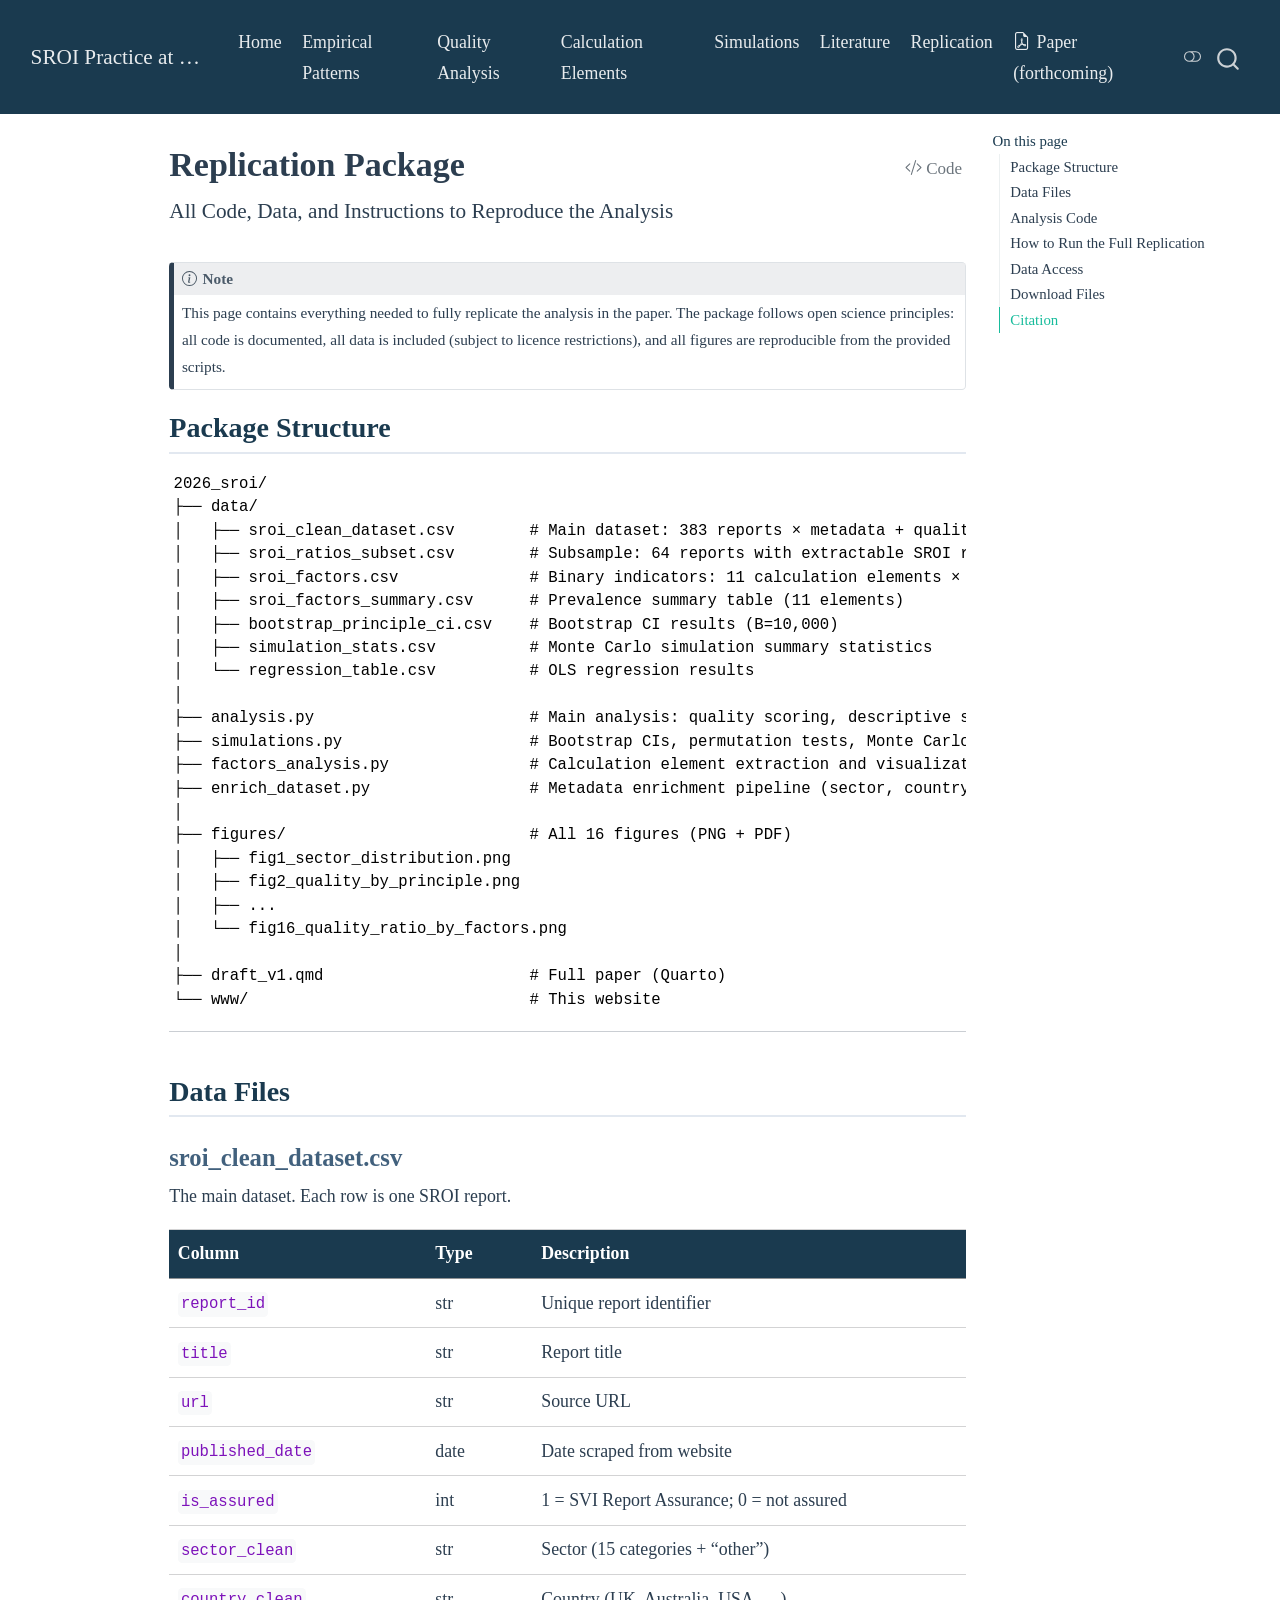
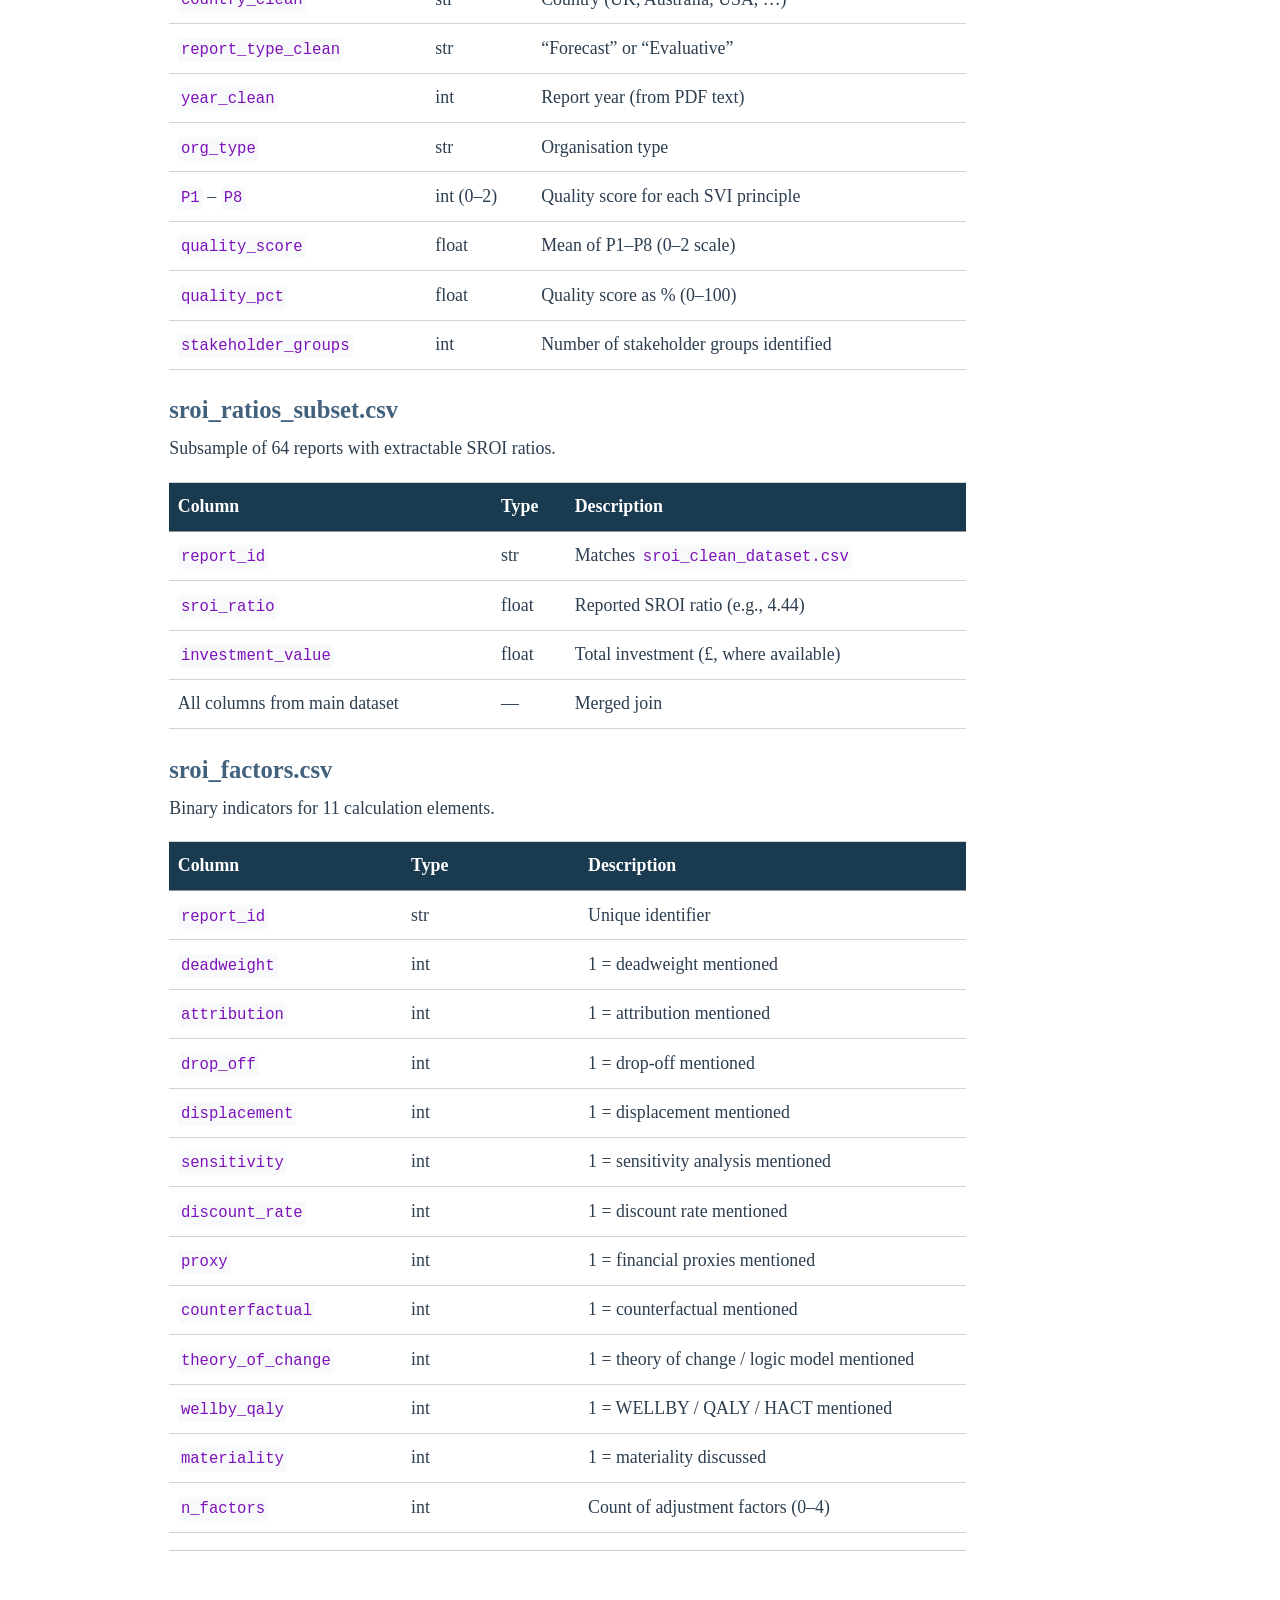
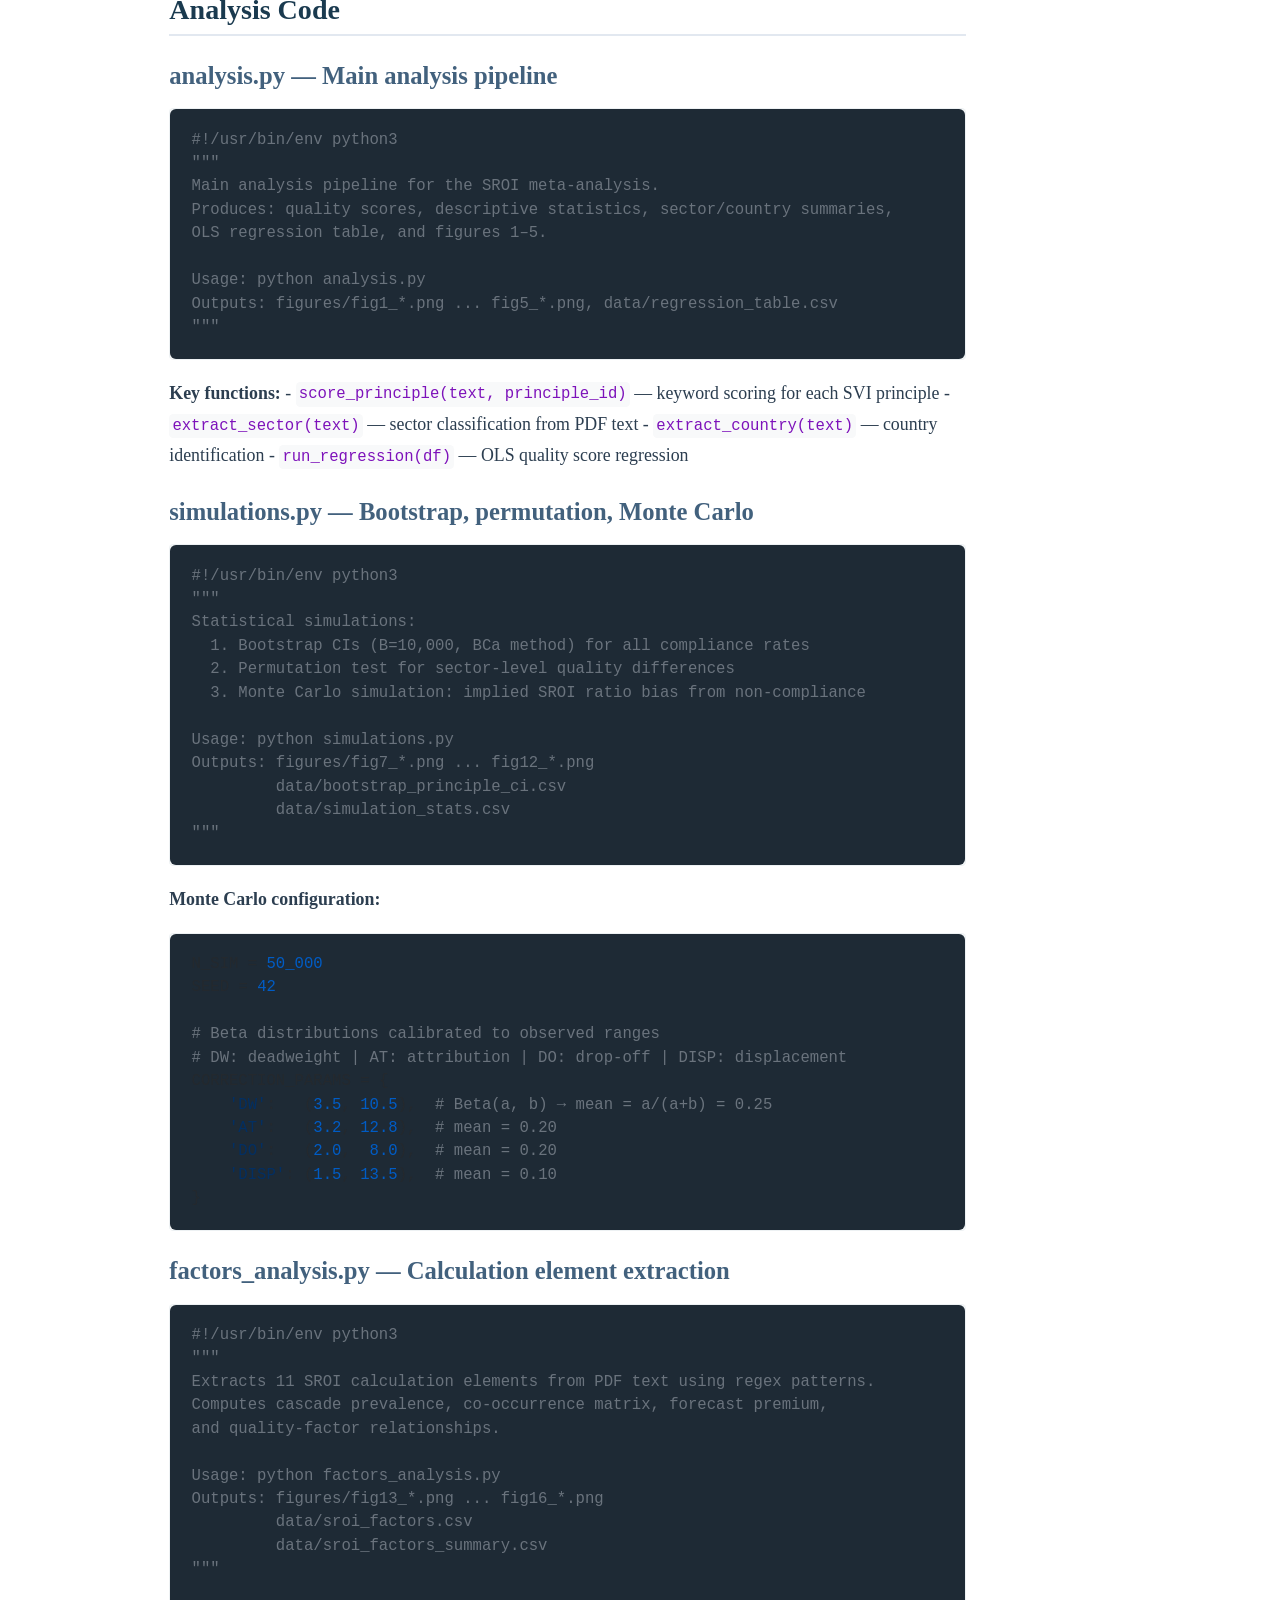
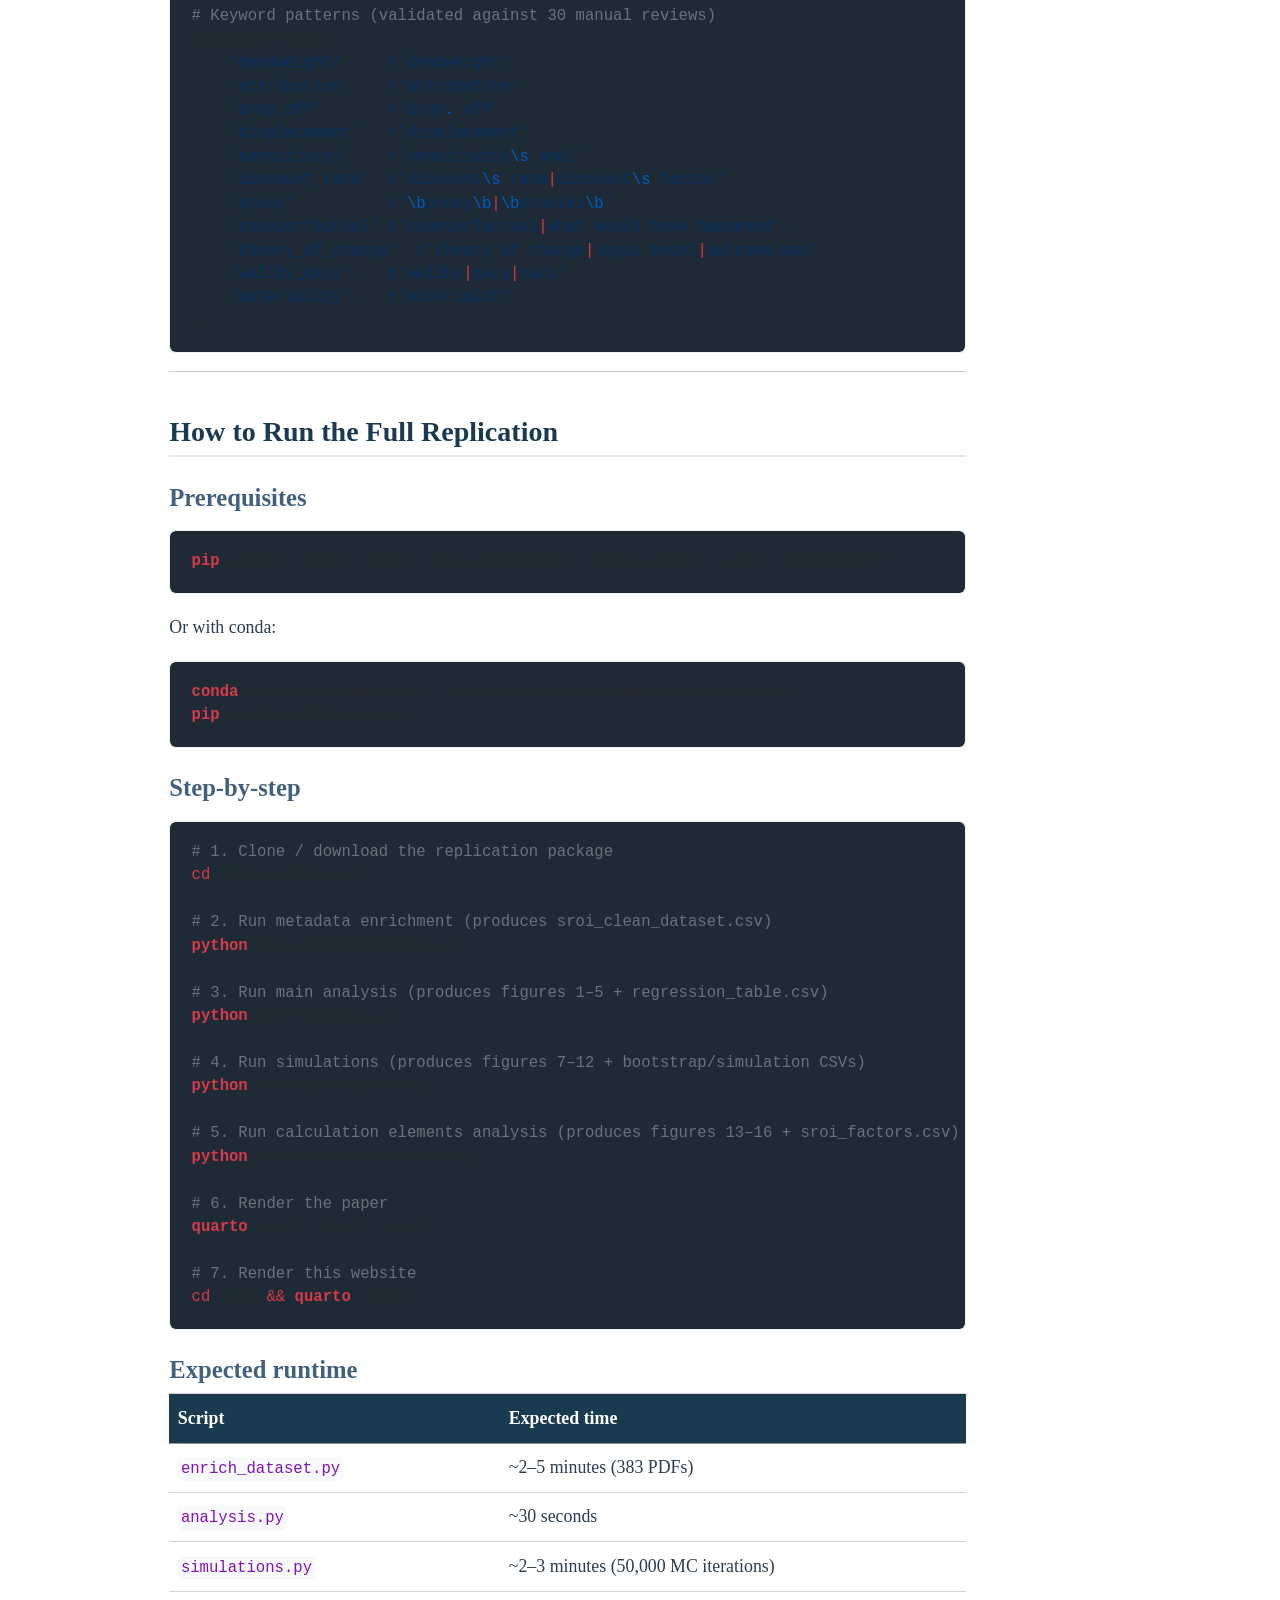
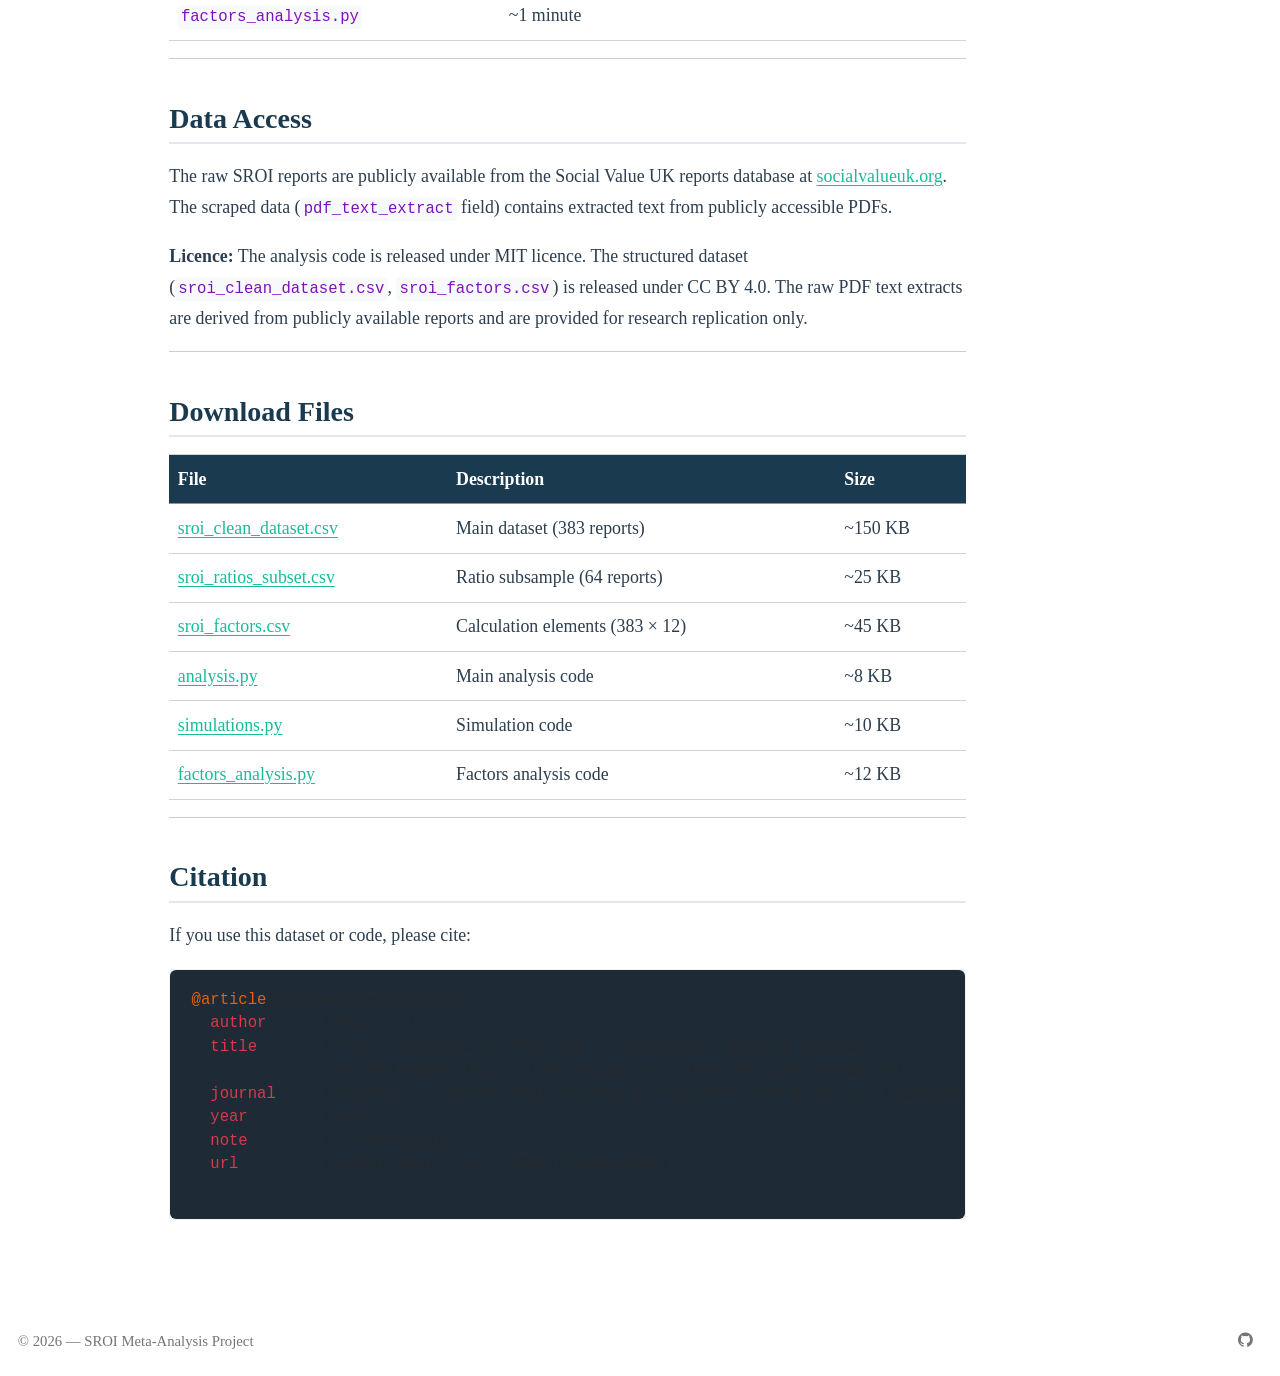
==== docs/replication.html @ db46afa2 "Initial release: SROI meta-analysis replication package and web repository - Quarto website (7 pages" ====
<!DOCTYPE html>
<html xmlns="http://www.w3.org/1999/xhtml" lang="en" xml:lang="en"><head>

<meta charset="utf-8">
<meta name="generator" content="quarto-1.7.34">

<meta name="viewport" content="width=device-width, initial-scale=1.0, user-scalable=yes">


<title>Replication Package – SROI Practice at Scale</title>
<style>
code{white-space: pre-wrap;}
span.smallcaps{font-variant: small-caps;}
div.columns{display: flex; gap: min(4vw, 1.5em);}
div.column{flex: auto; overflow-x: auto;}
div.hanging-indent{margin-left: 1.5em; text-indent: -1.5em;}
ul.task-list{list-style: none;}
ul.task-list li input[type="checkbox"] {
  width: 0.8em;
  margin: 0 0.8em 0.2em -1em; /* quarto-specific, see https://github.com/quarto-dev/quarto-cli/issues/4556 */ 
  vertical-align: middle;
}
/* CSS for syntax highlighting */
html { -webkit-text-size-adjust: 100%; }
pre > code.sourceCode { white-space: pre; position: relative; }
pre > code.sourceCode > span { display: inline-block; line-height: 1.25; }
pre > code.sourceCode > span:empty { height: 1.2em; }
.sourceCode { overflow: visible; }
code.sourceCode > span { color: inherit; text-decoration: inherit; }
div.sourceCode { margin: 1em 0; }
pre.sourceCode { margin: 0; }
@media screen {
div.sourceCode { overflow: auto; }
}
@media print {
pre > code.sourceCode { white-space: pre-wrap; }
pre > code.sourceCode > span { text-indent: -5em; padding-left: 5em; }
}
pre.numberSource code
  { counter-reset: source-line 0; }
pre.numberSource code > span
  { position: relative; left: -4em; counter-increment: source-line; }
pre.numberSource code > span > a:first-child::before
  { content: counter(source-line);
    position: relative; left: -1em; text-align: right; vertical-align: baseline;
    border: none; display: inline-block;
    -webkit-touch-callout: none; -webkit-user-select: none;
    -khtml-user-select: none; -moz-user-select: none;
    -ms-user-select: none; user-select: none;
    padding: 0 4px; width: 4em;
  }
pre.numberSource { margin-left: 3em;  padding-left: 4px; }
div.sourceCode
  {   }
@media screen {
pre > code.sourceCode > span > a:first-child::before { text-decoration: underline; }
}
</style>


<script src="site_libs/quarto-nav/quarto-nav.js"></script>
<script src="site_libs/quarto-nav/headroom.min.js"></script>
<script src="site_libs/clipboard/clipboard.min.js"></script>
<script src="site_libs/quarto-search/autocomplete.umd.js"></script>
<script src="site_libs/quarto-search/fuse.min.js"></script>
<script src="site_libs/quarto-search/quarto-search.js"></script>
<meta name="quarto:offset" content="./">
<link href="./figures/fig1_sector_distribution.png" rel="icon" type="image/png">
<script src="site_libs/quarto-html/quarto.js" type="module"></script>
<script src="site_libs/quarto-html/tabsets/tabsets.js" type="module"></script>
<script src="site_libs/quarto-html/popper.min.js"></script>
<script src="site_libs/quarto-html/tippy.umd.min.js"></script>
<script src="site_libs/quarto-html/anchor.min.js"></script>
<link href="site_libs/quarto-html/tippy.css" rel="stylesheet">
<link href="site_libs/quarto-html/quarto-syntax-highlighting-9582434199d49cc9e91654cdeeb4866b.css" rel="stylesheet" class="quarto-color-scheme" id="quarto-text-highlighting-styles">
<link href="site_libs/quarto-html/quarto-syntax-highlighting-dark-8dcd8563ea6803ab7cbb3d71ca5772e1.css" rel="stylesheet" class="quarto-color-scheme quarto-color-alternate" id="quarto-text-highlighting-styles">
<link href="site_libs/quarto-html/quarto-syntax-highlighting-9582434199d49cc9e91654cdeeb4866b.css" rel="stylesheet" class="quarto-color-scheme-extra" id="quarto-text-highlighting-styles">
<script src="site_libs/bootstrap/bootstrap.min.js"></script>
<link href="site_libs/bootstrap/bootstrap-icons.css" rel="stylesheet">
<link href="site_libs/bootstrap/bootstrap-93e433daa20d3a4f024ae45a6f5dc548.min.css" rel="stylesheet" append-hash="true" class="quarto-color-scheme" id="quarto-bootstrap" data-mode="light">
<link href="site_libs/bootstrap/bootstrap-dark-053784e53ace314977639f9da3f86154.min.css" rel="stylesheet" append-hash="true" class="quarto-color-scheme quarto-color-alternate" id="quarto-bootstrap" data-mode="dark">
<link href="site_libs/bootstrap/bootstrap-93e433daa20d3a4f024ae45a6f5dc548.min.css" rel="stylesheet" append-hash="true" class="quarto-color-scheme-extra" id="quarto-bootstrap" data-mode="light">
<script id="quarto-search-options" type="application/json">{
  "location": "navbar",
  "copy-button": false,
  "collapse-after": 3,
  "panel-placement": "end",
  "type": "overlay",
  "limit": 50,
  "keyboard-shortcut": [
    "f",
    "/",
    "s"
  ],
  "show-item-context": false,
  "language": {
    "search-no-results-text": "No results",
    "search-matching-documents-text": "matching documents",
    "search-copy-link-title": "Copy link to search",
    "search-hide-matches-text": "Hide additional matches",
    "search-more-match-text": "more match in this document",
    "search-more-matches-text": "more matches in this document",
    "search-clear-button-title": "Clear",
    "search-text-placeholder": "",
    "search-detached-cancel-button-title": "Cancel",
    "search-submit-button-title": "Submit",
    "search-label": "Search"
  }
}</script>
<style>html{ scroll-behavior: smooth; }</style>


<link rel="stylesheet" href="styles.css">
</head>

<body class="nav-fixed quarto-light"><script id="quarto-html-before-body" type="application/javascript">
    const toggleBodyColorMode = (bsSheetEl) => {
      const mode = bsSheetEl.getAttribute("data-mode");
      const bodyEl = window.document.querySelector("body");
      if (mode === "dark") {
        bodyEl.classList.add("quarto-dark");
        bodyEl.classList.remove("quarto-light");
      } else {
        bodyEl.classList.add("quarto-light");
        bodyEl.classList.remove("quarto-dark");
      }
    }
    const toggleBodyColorPrimary = () => {
      const bsSheetEl = window.document.querySelector("link#quarto-bootstrap:not([rel=disabled-stylesheet])");
      if (bsSheetEl) {
        toggleBodyColorMode(bsSheetEl);
      }
    }
    const setColorSchemeToggle = (alternate) => {
      const toggles = window.document.querySelectorAll('.quarto-color-scheme-toggle');
      for (let i=0; i < toggles.length; i++) {
        const toggle = toggles[i];
        if (toggle) {
          if (alternate) {
            toggle.classList.add("alternate");
          } else {
            toggle.classList.remove("alternate");
          }
        }
      }
    };
    const toggleColorMode = (alternate) => {
      // Switch the stylesheets
      const primaryStylesheets = window.document.querySelectorAll('link.quarto-color-scheme:not(.quarto-color-alternate)');
      const alternateStylesheets = window.document.querySelectorAll('link.quarto-color-scheme.quarto-color-alternate');
      manageTransitions('#quarto-margin-sidebar .nav-link', false);
      if (alternate) {
        // note: dark is layered on light, we don't disable primary!
        enableStylesheet(alternateStylesheets);
        for (const sheetNode of alternateStylesheets) {
          if (sheetNode.id === "quarto-bootstrap") {
            toggleBodyColorMode(sheetNode);
          }
        }
      } else {
        disableStylesheet(alternateStylesheets);
        enableStylesheet(primaryStylesheets)
        toggleBodyColorPrimary();
      }
      manageTransitions('#quarto-margin-sidebar .nav-link', true);
      // Switch the toggles
      setColorSchemeToggle(alternate)
      // Hack to workaround the fact that safari doesn't
      // properly recolor the scrollbar when toggling (#1455)
      if (navigator.userAgent.indexOf('Safari') > 0 && navigator.userAgent.indexOf('Chrome') == -1) {
        manageTransitions("body", false);
        window.scrollTo(0, 1);
        setTimeout(() => {
          window.scrollTo(0, 0);
          manageTransitions("body", true);
        }, 40);
      }
    }
    const disableStylesheet = (stylesheets) => {
      for (let i=0; i < stylesheets.length; i++) {
        const stylesheet = stylesheets[i];
        stylesheet.rel = 'disabled-stylesheet';
      }
    }
    const enableStylesheet = (stylesheets) => {
      for (let i=0; i < stylesheets.length; i++) {
        const stylesheet = stylesheets[i];
        if(stylesheet.rel !== 'stylesheet') { // for Chrome, which will still FOUC without this check
          stylesheet.rel = 'stylesheet';
        }
      }
    }
    const manageTransitions = (selector, allowTransitions) => {
      const els = window.document.querySelectorAll(selector);
      for (let i=0; i < els.length; i++) {
        const el = els[i];
        if (allowTransitions) {
          el.classList.remove('notransition');
        } else {
          el.classList.add('notransition');
        }
      }
    }
    const isFileUrl = () => {
      return window.location.protocol === 'file:';
    }
    const hasAlternateSentinel = () => {
      let styleSentinel = getColorSchemeSentinel();
      if (styleSentinel !== null) {
        return styleSentinel === "alternate";
      } else {
        return false;
      }
    }
    const setStyleSentinel = (alternate) => {
      const value = alternate ? "alternate" : "default";
      if (!isFileUrl()) {
        window.localStorage.setItem("quarto-color-scheme", value);
      } else {
        localAlternateSentinel = value;
      }
    }
    const getColorSchemeSentinel = () => {
      if (!isFileUrl()) {
        const storageValue = window.localStorage.getItem("quarto-color-scheme");
        return storageValue != null ? storageValue : localAlternateSentinel;
      } else {
        return localAlternateSentinel;
      }
    }
    const toggleGiscusIfUsed = (isAlternate, darkModeDefault) => {
      const baseTheme = document.querySelector('#giscus-base-theme')?.value ?? 'light';
      const alternateTheme = document.querySelector('#giscus-alt-theme')?.value ?? 'dark';
      let newTheme = '';
      if(authorPrefersDark) {
        newTheme = isAlternate ? baseTheme : alternateTheme;
      } else {
        newTheme = isAlternate ? alternateTheme : baseTheme;
      }
      const changeGiscusTheme = () => {
        // From: https://github.com/giscus/giscus/issues/336
        const sendMessage = (message) => {
          const iframe = document.querySelector('iframe.giscus-frame');
          if (!iframe) return;
          iframe.contentWindow.postMessage({ giscus: message }, 'https://giscus.app');
        }
        sendMessage({
          setConfig: {
            theme: newTheme
          }
        });
      }
      const isGiscussLoaded = window.document.querySelector('iframe.giscus-frame') !== null;
      if (isGiscussLoaded) {
        changeGiscusTheme();
      }
    };
    const authorPrefersDark = false;
    const darkModeDefault = authorPrefersDark;
      document.querySelector('link#quarto-text-highlighting-styles.quarto-color-scheme-extra').rel = 'disabled-stylesheet';
      document.querySelector('link#quarto-bootstrap.quarto-color-scheme-extra').rel = 'disabled-stylesheet';
    let localAlternateSentinel = darkModeDefault ? 'alternate' : 'default';
    // Dark / light mode switch
    window.quartoToggleColorScheme = () => {
      // Read the current dark / light value
      let toAlternate = !hasAlternateSentinel();
      toggleColorMode(toAlternate);
      setStyleSentinel(toAlternate);
      toggleGiscusIfUsed(toAlternate, darkModeDefault);
      window.dispatchEvent(new Event('resize'));
    };
    // Switch to dark mode if need be
    if (hasAlternateSentinel()) {
      toggleColorMode(true);
    } else {
      toggleColorMode(false);
    }
  </script>

<div id="quarto-search-results"></div>
  <header id="quarto-header" class="headroom fixed-top">
    <nav class="navbar navbar-expand-lg " data-bs-theme="dark">
      <div class="navbar-container container-fluid">
      <div class="navbar-brand-container mx-auto">
    <a class="navbar-brand" href="./index.html">
    <span class="navbar-title">SROI Practice at Scale</span>
    </a>
  </div>
            <div id="quarto-search" class="" title="Search"></div>
          <button class="navbar-toggler" type="button" data-bs-toggle="collapse" data-bs-target="#navbarCollapse" aria-controls="navbarCollapse" role="menu" aria-expanded="false" aria-label="Toggle navigation" onclick="if (window.quartoToggleHeadroom) { window.quartoToggleHeadroom(); }">
  <span class="navbar-toggler-icon"></span>
</button>
          <div class="collapse navbar-collapse" id="navbarCollapse">
            <ul class="navbar-nav navbar-nav-scroll me-auto">
  <li class="nav-item">
    <a class="nav-link" href="./index.html"> 
<span class="menu-text">Home</span></a>
  </li>  
  <li class="nav-item">
    <a class="nav-link" href="./empirical.html"> 
<span class="menu-text">Empirical Patterns</span></a>
  </li>  
  <li class="nav-item">
    <a class="nav-link" href="./quality.html"> 
<span class="menu-text">Quality Analysis</span></a>
  </li>  
  <li class="nav-item">
    <a class="nav-link" href="./factors.html"> 
<span class="menu-text">Calculation Elements</span></a>
  </li>  
  <li class="nav-item">
    <a class="nav-link" href="./simulations.html"> 
<span class="menu-text">Simulations</span></a>
  </li>  
  <li class="nav-item">
    <a class="nav-link" href="./literature.html"> 
<span class="menu-text">Literature</span></a>
  </li>  
  <li class="nav-item">
    <a class="nav-link active" href="./replication.html" aria-current="page"> 
<span class="menu-text">Replication</span></a>
  </li>  
</ul>
            <ul class="navbar-nav navbar-nav-scroll ms-auto">
  <li class="nav-item">
    <a class="nav-link" href="https://doi.org/10.1000/placeholder"> <i class="bi bi-file-earmark-pdf" role="img">
</i> 
<span class="menu-text">Paper (forthcoming)</span></a>
  </li>  
</ul>
          </div> <!-- /navcollapse -->
            <div class="quarto-navbar-tools">
  <a href="" class="quarto-color-scheme-toggle quarto-navigation-tool  px-1" onclick="window.quartoToggleColorScheme(); return false;" title="Toggle dark mode"><i class="bi"></i></a>
</div>
      </div> <!-- /container-fluid -->
    </nav>
</header>
<!-- content -->
<div id="quarto-content" class="quarto-container page-columns page-rows-contents page-layout-article page-navbar">
<!-- sidebar -->
<!-- margin-sidebar -->
    <div id="quarto-margin-sidebar" class="sidebar margin-sidebar">
        <nav id="TOC" role="doc-toc" class="toc-active">
    <h2 id="toc-title">On this page</h2>
   
  <ul>
  <li><a href="#package-structure" id="toc-package-structure" class="nav-link active" data-scroll-target="#package-structure">Package Structure</a></li>
  <li><a href="#data-files" id="toc-data-files" class="nav-link" data-scroll-target="#data-files">Data Files</a>
  <ul class="collapse">
  <li><a href="#sroi_clean_dataset.csv" id="toc-sroi_clean_dataset.csv" class="nav-link" data-scroll-target="#sroi_clean_dataset.csv">sroi_clean_dataset.csv</a></li>
  <li><a href="#sroi_ratios_subset.csv" id="toc-sroi_ratios_subset.csv" class="nav-link" data-scroll-target="#sroi_ratios_subset.csv">sroi_ratios_subset.csv</a></li>
  <li><a href="#sroi_factors.csv" id="toc-sroi_factors.csv" class="nav-link" data-scroll-target="#sroi_factors.csv">sroi_factors.csv</a></li>
  </ul></li>
  <li><a href="#analysis-code" id="toc-analysis-code" class="nav-link" data-scroll-target="#analysis-code">Analysis Code</a>
  <ul class="collapse">
  <li><a href="#analysis.py-main-analysis-pipeline" id="toc-analysis.py-main-analysis-pipeline" class="nav-link" data-scroll-target="#analysis.py-main-analysis-pipeline">analysis.py — Main analysis pipeline</a></li>
  <li><a href="#simulations.py-bootstrap-permutation-monte-carlo" id="toc-simulations.py-bootstrap-permutation-monte-carlo" class="nav-link" data-scroll-target="#simulations.py-bootstrap-permutation-monte-carlo">simulations.py — Bootstrap, permutation, Monte Carlo</a></li>
  <li><a href="#factors_analysis.py-calculation-element-extraction" id="toc-factors_analysis.py-calculation-element-extraction" class="nav-link" data-scroll-target="#factors_analysis.py-calculation-element-extraction">factors_analysis.py — Calculation element extraction</a></li>
  </ul></li>
  <li><a href="#how-to-run-the-full-replication" id="toc-how-to-run-the-full-replication" class="nav-link" data-scroll-target="#how-to-run-the-full-replication">How to Run the Full Replication</a>
  <ul class="collapse">
  <li><a href="#prerequisites" id="toc-prerequisites" class="nav-link" data-scroll-target="#prerequisites">Prerequisites</a></li>
  <li><a href="#step-by-step" id="toc-step-by-step" class="nav-link" data-scroll-target="#step-by-step">Step-by-step</a></li>
  <li><a href="#expected-runtime" id="toc-expected-runtime" class="nav-link" data-scroll-target="#expected-runtime">Expected runtime</a></li>
  </ul></li>
  <li><a href="#data-access" id="toc-data-access" class="nav-link" data-scroll-target="#data-access">Data Access</a></li>
  <li><a href="#download-files" id="toc-download-files" class="nav-link" data-scroll-target="#download-files">Download Files</a></li>
  <li><a href="#citation" id="toc-citation" class="nav-link" data-scroll-target="#citation">Citation</a></li>
  </ul>
</nav>
    </div>
<!-- main -->
<main class="content" id="quarto-document-content">


<header id="title-block-header" class="quarto-title-block default">
<div class="quarto-title">
<div class="quarto-title-block"><div><h1 class="title">Replication Package</h1><button type="button" class="btn code-tools-button" id="quarto-code-tools-source"><i class="bi"></i> Code</button></div></div>
<p class="subtitle lead">All Code, Data, and Instructions to Reproduce the Analysis</p>
</div>



<div class="quarto-title-meta">

    
  
    
  </div>
  


</header>


<div class="callout callout-style-default callout-note callout-titled">
<div class="callout-header d-flex align-content-center">
<div class="callout-icon-container">
<i class="callout-icon"></i>
</div>
<div class="callout-title-container flex-fill">
Note
</div>
</div>
<div class="callout-body-container callout-body">
<p>This page contains everything needed to fully replicate the analysis in the paper. The package follows open science principles: all code is documented, all data is included (subject to licence restrictions), and all figures are reproducible from the provided scripts.</p>
</div>
</div>
<section id="package-structure" class="level2">
<h2 class="anchored" data-anchor-id="package-structure">Package Structure</h2>
<pre><code>2026_sroi/
├── data/
│   ├── sroi_clean_dataset.csv        # Main dataset: 383 reports × metadata + quality scores
│   ├── sroi_ratios_subset.csv        # Subsample: 64 reports with extractable SROI ratios
│   ├── sroi_factors.csv              # Binary indicators: 11 calculation elements × 383 reports
│   ├── sroi_factors_summary.csv      # Prevalence summary table (11 elements)
│   ├── bootstrap_principle_ci.csv    # Bootstrap CI results (B=10,000)
│   ├── simulation_stats.csv          # Monte Carlo simulation summary statistics
│   └── regression_table.csv          # OLS regression results
│
├── analysis.py                       # Main analysis: quality scoring, descriptive stats, regression
├── simulations.py                    # Bootstrap CIs, permutation tests, Monte Carlo simulation
├── factors_analysis.py               # Calculation element extraction and visualization
├── enrich_dataset.py                 # Metadata enrichment pipeline (sector, country, year)
│
├── figures/                          # All 16 figures (PNG + PDF)
│   ├── fig1_sector_distribution.png
│   ├── fig2_quality_by_principle.png
│   ├── ...
│   └── fig16_quality_ratio_by_factors.png
│
├── draft_v1.qmd                      # Full paper (Quarto)
└── www/                              # This website</code></pre>
<hr>
</section>
<section id="data-files" class="level2">
<h2 class="anchored" data-anchor-id="data-files">Data Files</h2>
<section id="sroi_clean_dataset.csv" class="level3">
<h3 class="anchored" data-anchor-id="sroi_clean_dataset.csv">sroi_clean_dataset.csv</h3>
<p>The main dataset. Each row is one SROI report.</p>
<table class="caption-top table">
<thead>
<tr class="header">
<th>Column</th>
<th>Type</th>
<th>Description</th>
</tr>
</thead>
<tbody>
<tr class="odd">
<td><code>report_id</code></td>
<td>str</td>
<td>Unique report identifier</td>
</tr>
<tr class="even">
<td><code>title</code></td>
<td>str</td>
<td>Report title</td>
</tr>
<tr class="odd">
<td><code>url</code></td>
<td>str</td>
<td>Source URL</td>
</tr>
<tr class="even">
<td><code>published_date</code></td>
<td>date</td>
<td>Date scraped from website</td>
</tr>
<tr class="odd">
<td><code>is_assured</code></td>
<td>int</td>
<td>1 = SVI Report Assurance; 0 = not assured</td>
</tr>
<tr class="even">
<td><code>sector_clean</code></td>
<td>str</td>
<td>Sector (15 categories + “other”)</td>
</tr>
<tr class="odd">
<td><code>country_clean</code></td>
<td>str</td>
<td>Country (UK, Australia, USA, …)</td>
</tr>
<tr class="even">
<td><code>report_type_clean</code></td>
<td>str</td>
<td>“Forecast” or “Evaluative”</td>
</tr>
<tr class="odd">
<td><code>year_clean</code></td>
<td>int</td>
<td>Report year (from PDF text)</td>
</tr>
<tr class="even">
<td><code>org_type</code></td>
<td>str</td>
<td>Organisation type</td>
</tr>
<tr class="odd">
<td><code>P1</code> – <code>P8</code></td>
<td>int (0–2)</td>
<td>Quality score for each SVI principle</td>
</tr>
<tr class="even">
<td><code>quality_score</code></td>
<td>float</td>
<td>Mean of P1–P8 (0–2 scale)</td>
</tr>
<tr class="odd">
<td><code>quality_pct</code></td>
<td>float</td>
<td>Quality score as % (0–100)</td>
</tr>
<tr class="even">
<td><code>stakeholder_groups</code></td>
<td>int</td>
<td>Number of stakeholder groups identified</td>
</tr>
</tbody>
</table>
</section>
<section id="sroi_ratios_subset.csv" class="level3">
<h3 class="anchored" data-anchor-id="sroi_ratios_subset.csv">sroi_ratios_subset.csv</h3>
<p>Subsample of 64 reports with extractable SROI ratios.</p>
<table class="caption-top table">
<thead>
<tr class="header">
<th>Column</th>
<th>Type</th>
<th>Description</th>
</tr>
</thead>
<tbody>
<tr class="odd">
<td><code>report_id</code></td>
<td>str</td>
<td>Matches <code>sroi_clean_dataset.csv</code></td>
</tr>
<tr class="even">
<td><code>sroi_ratio</code></td>
<td>float</td>
<td>Reported SROI ratio (e.g., 4.44)</td>
</tr>
<tr class="odd">
<td><code>investment_value</code></td>
<td>float</td>
<td>Total investment (£, where available)</td>
</tr>
<tr class="even">
<td>All columns from main dataset</td>
<td>—</td>
<td>Merged join</td>
</tr>
</tbody>
</table>
</section>
<section id="sroi_factors.csv" class="level3">
<h3 class="anchored" data-anchor-id="sroi_factors.csv">sroi_factors.csv</h3>
<p>Binary indicators for 11 calculation elements.</p>
<table class="caption-top table">
<colgroup>
<col style="width: 29%">
<col style="width: 22%">
<col style="width: 48%">
</colgroup>
<thead>
<tr class="header">
<th>Column</th>
<th>Type</th>
<th>Description</th>
</tr>
</thead>
<tbody>
<tr class="odd">
<td><code>report_id</code></td>
<td>str</td>
<td>Unique identifier</td>
</tr>
<tr class="even">
<td><code>deadweight</code></td>
<td>int</td>
<td>1 = deadweight mentioned</td>
</tr>
<tr class="odd">
<td><code>attribution</code></td>
<td>int</td>
<td>1 = attribution mentioned</td>
</tr>
<tr class="even">
<td><code>drop_off</code></td>
<td>int</td>
<td>1 = drop-off mentioned</td>
</tr>
<tr class="odd">
<td><code>displacement</code></td>
<td>int</td>
<td>1 = displacement mentioned</td>
</tr>
<tr class="even">
<td><code>sensitivity</code></td>
<td>int</td>
<td>1 = sensitivity analysis mentioned</td>
</tr>
<tr class="odd">
<td><code>discount_rate</code></td>
<td>int</td>
<td>1 = discount rate mentioned</td>
</tr>
<tr class="even">
<td><code>proxy</code></td>
<td>int</td>
<td>1 = financial proxies mentioned</td>
</tr>
<tr class="odd">
<td><code>counterfactual</code></td>
<td>int</td>
<td>1 = counterfactual mentioned</td>
</tr>
<tr class="even">
<td><code>theory_of_change</code></td>
<td>int</td>
<td>1 = theory of change / logic model mentioned</td>
</tr>
<tr class="odd">
<td><code>wellby_qaly</code></td>
<td>int</td>
<td>1 = WELLBY / QALY / HACT mentioned</td>
</tr>
<tr class="even">
<td><code>materiality</code></td>
<td>int</td>
<td>1 = materiality discussed</td>
</tr>
<tr class="odd">
<td><code>n_factors</code></td>
<td>int</td>
<td>Count of adjustment factors (0–4)</td>
</tr>
</tbody>
</table>
<hr>
</section>
</section>
<section id="analysis-code" class="level2">
<h2 class="anchored" data-anchor-id="analysis-code">Analysis Code</h2>
<section id="analysis.py-main-analysis-pipeline" class="level3">
<h3 class="anchored" data-anchor-id="analysis.py-main-analysis-pipeline">analysis.py — Main analysis pipeline</h3>
<div class="sourceCode" id="cb2"><pre class="sourceCode python code-with-copy"><code class="sourceCode python"><span id="cb2-1"><a href="#cb2-1" aria-hidden="true" tabindex="-1"></a><span class="co">#!/usr/bin/env python3</span></span>
<span id="cb2-2"><a href="#cb2-2" aria-hidden="true" tabindex="-1"></a><span class="co">"""</span></span>
<span id="cb2-3"><a href="#cb2-3" aria-hidden="true" tabindex="-1"></a><span class="co">Main analysis pipeline for the SROI meta-analysis.</span></span>
<span id="cb2-4"><a href="#cb2-4" aria-hidden="true" tabindex="-1"></a><span class="co">Produces: quality scores, descriptive statistics, sector/country summaries,</span></span>
<span id="cb2-5"><a href="#cb2-5" aria-hidden="true" tabindex="-1"></a><span class="co">OLS regression table, and figures 1–5.</span></span>
<span id="cb2-6"><a href="#cb2-6" aria-hidden="true" tabindex="-1"></a></span>
<span id="cb2-7"><a href="#cb2-7" aria-hidden="true" tabindex="-1"></a><span class="co">Usage: python analysis.py</span></span>
<span id="cb2-8"><a href="#cb2-8" aria-hidden="true" tabindex="-1"></a><span class="co">Outputs: figures/fig1_*.png ... fig5_*.png, data/regression_table.csv</span></span>
<span id="cb2-9"><a href="#cb2-9" aria-hidden="true" tabindex="-1"></a><span class="co">"""</span></span></code><button title="Copy to Clipboard" class="code-copy-button"><i class="bi"></i></button></pre></div>
<p><strong>Key functions:</strong> - <code>score_principle(text, principle_id)</code> — keyword scoring for each SVI principle - <code>extract_sector(text)</code> — sector classification from PDF text - <code>extract_country(text)</code> — country identification - <code>run_regression(df)</code> — OLS quality score regression</p>
</section>
<section id="simulations.py-bootstrap-permutation-monte-carlo" class="level3">
<h3 class="anchored" data-anchor-id="simulations.py-bootstrap-permutation-monte-carlo">simulations.py — Bootstrap, permutation, Monte Carlo</h3>
<div class="sourceCode" id="cb3"><pre class="sourceCode python code-with-copy"><code class="sourceCode python"><span id="cb3-1"><a href="#cb3-1" aria-hidden="true" tabindex="-1"></a><span class="co">#!/usr/bin/env python3</span></span>
<span id="cb3-2"><a href="#cb3-2" aria-hidden="true" tabindex="-1"></a><span class="co">"""</span></span>
<span id="cb3-3"><a href="#cb3-3" aria-hidden="true" tabindex="-1"></a><span class="co">Statistical simulations:</span></span>
<span id="cb3-4"><a href="#cb3-4" aria-hidden="true" tabindex="-1"></a><span class="co">  1. Bootstrap CIs (B=10,000, BCa method) for all compliance rates</span></span>
<span id="cb3-5"><a href="#cb3-5" aria-hidden="true" tabindex="-1"></a><span class="co">  2. Permutation test for sector-level quality differences</span></span>
<span id="cb3-6"><a href="#cb3-6" aria-hidden="true" tabindex="-1"></a><span class="co">  3. Monte Carlo simulation: implied SROI ratio bias from non-compliance</span></span>
<span id="cb3-7"><a href="#cb3-7" aria-hidden="true" tabindex="-1"></a></span>
<span id="cb3-8"><a href="#cb3-8" aria-hidden="true" tabindex="-1"></a><span class="co">Usage: python simulations.py</span></span>
<span id="cb3-9"><a href="#cb3-9" aria-hidden="true" tabindex="-1"></a><span class="co">Outputs: figures/fig7_*.png ... fig12_*.png</span></span>
<span id="cb3-10"><a href="#cb3-10" aria-hidden="true" tabindex="-1"></a><span class="co">         data/bootstrap_principle_ci.csv</span></span>
<span id="cb3-11"><a href="#cb3-11" aria-hidden="true" tabindex="-1"></a><span class="co">         data/simulation_stats.csv</span></span>
<span id="cb3-12"><a href="#cb3-12" aria-hidden="true" tabindex="-1"></a><span class="co">"""</span></span></code><button title="Copy to Clipboard" class="code-copy-button"><i class="bi"></i></button></pre></div>
<p><strong>Monte Carlo configuration:</strong></p>
<div class="sourceCode" id="cb4"><pre class="sourceCode python code-with-copy"><code class="sourceCode python"><span id="cb4-1"><a href="#cb4-1" aria-hidden="true" tabindex="-1"></a>N_SIM <span class="op">=</span> <span class="dv">50_000</span></span>
<span id="cb4-2"><a href="#cb4-2" aria-hidden="true" tabindex="-1"></a>SEED <span class="op">=</span> <span class="dv">42</span></span>
<span id="cb4-3"><a href="#cb4-3" aria-hidden="true" tabindex="-1"></a></span>
<span id="cb4-4"><a href="#cb4-4" aria-hidden="true" tabindex="-1"></a><span class="co"># Beta distributions calibrated to observed ranges</span></span>
<span id="cb4-5"><a href="#cb4-5" aria-hidden="true" tabindex="-1"></a><span class="co"># DW: deadweight | AT: attribution | DO: drop-off | DISP: displacement</span></span>
<span id="cb4-6"><a href="#cb4-6" aria-hidden="true" tabindex="-1"></a>CORRECTION_PARAMS <span class="op">=</span> {</span>
<span id="cb4-7"><a href="#cb4-7" aria-hidden="true" tabindex="-1"></a>    <span class="st">'DW'</span>:   (<span class="fl">3.5</span>, <span class="fl">10.5</span>),  <span class="co"># Beta(a, b) → mean = a/(a+b) = 0.25</span></span>
<span id="cb4-8"><a href="#cb4-8" aria-hidden="true" tabindex="-1"></a>    <span class="st">'AT'</span>:   (<span class="fl">3.2</span>, <span class="fl">12.8</span>),  <span class="co"># mean = 0.20</span></span>
<span id="cb4-9"><a href="#cb4-9" aria-hidden="true" tabindex="-1"></a>    <span class="st">'DO'</span>:   (<span class="fl">2.0</span>,  <span class="fl">8.0</span>),  <span class="co"># mean = 0.20</span></span>
<span id="cb4-10"><a href="#cb4-10" aria-hidden="true" tabindex="-1"></a>    <span class="st">'DISP'</span>: (<span class="fl">1.5</span>, <span class="fl">13.5</span>),  <span class="co"># mean = 0.10</span></span>
<span id="cb4-11"><a href="#cb4-11" aria-hidden="true" tabindex="-1"></a>}</span></code><button title="Copy to Clipboard" class="code-copy-button"><i class="bi"></i></button></pre></div>
</section>
<section id="factors_analysis.py-calculation-element-extraction" class="level3">
<h3 class="anchored" data-anchor-id="factors_analysis.py-calculation-element-extraction">factors_analysis.py — Calculation element extraction</h3>
<div class="sourceCode" id="cb5"><pre class="sourceCode python code-with-copy"><code class="sourceCode python"><span id="cb5-1"><a href="#cb5-1" aria-hidden="true" tabindex="-1"></a><span class="co">#!/usr/bin/env python3</span></span>
<span id="cb5-2"><a href="#cb5-2" aria-hidden="true" tabindex="-1"></a><span class="co">"""</span></span>
<span id="cb5-3"><a href="#cb5-3" aria-hidden="true" tabindex="-1"></a><span class="co">Extracts 11 SROI calculation elements from PDF text using regex patterns.</span></span>
<span id="cb5-4"><a href="#cb5-4" aria-hidden="true" tabindex="-1"></a><span class="co">Computes cascade prevalence, co-occurrence matrix, forecast premium,</span></span>
<span id="cb5-5"><a href="#cb5-5" aria-hidden="true" tabindex="-1"></a><span class="co">and quality-factor relationships.</span></span>
<span id="cb5-6"><a href="#cb5-6" aria-hidden="true" tabindex="-1"></a></span>
<span id="cb5-7"><a href="#cb5-7" aria-hidden="true" tabindex="-1"></a><span class="co">Usage: python factors_analysis.py</span></span>
<span id="cb5-8"><a href="#cb5-8" aria-hidden="true" tabindex="-1"></a><span class="co">Outputs: figures/fig13_*.png ... fig16_*.png</span></span>
<span id="cb5-9"><a href="#cb5-9" aria-hidden="true" tabindex="-1"></a><span class="co">         data/sroi_factors.csv</span></span>
<span id="cb5-10"><a href="#cb5-10" aria-hidden="true" tabindex="-1"></a><span class="co">         data/sroi_factors_summary.csv</span></span>
<span id="cb5-11"><a href="#cb5-11" aria-hidden="true" tabindex="-1"></a><span class="co">"""</span></span>
<span id="cb5-12"><a href="#cb5-12" aria-hidden="true" tabindex="-1"></a></span>
<span id="cb5-13"><a href="#cb5-13" aria-hidden="true" tabindex="-1"></a><span class="co"># Keyword patterns (validated against 30 manual reviews)</span></span>
<span id="cb5-14"><a href="#cb5-14" aria-hidden="true" tabindex="-1"></a>FACTOR_PATTERNS <span class="op">=</span> {</span>
<span id="cb5-15"><a href="#cb5-15" aria-hidden="true" tabindex="-1"></a>    <span class="st">'deadweight'</span>:    <span class="vs">r'deadweight'</span>,</span>
<span id="cb5-16"><a href="#cb5-16" aria-hidden="true" tabindex="-1"></a>    <span class="st">'attribution'</span>:   <span class="vs">r'attribution'</span>,</span>
<span id="cb5-17"><a href="#cb5-17" aria-hidden="true" tabindex="-1"></a>    <span class="st">'drop_off'</span>:      <span class="vs">r'drop</span><span class="dv">.</span><span class="op">?</span><span class="vs">off'</span>,</span>
<span id="cb5-18"><a href="#cb5-18" aria-hidden="true" tabindex="-1"></a>    <span class="st">'displacement'</span>:  <span class="vs">r'displacement'</span>,</span>
<span id="cb5-19"><a href="#cb5-19" aria-hidden="true" tabindex="-1"></a>    <span class="st">'sensitivity'</span>:   <span class="vs">r'sensitivity</span><span class="dv">\s</span><span class="op">+</span><span class="vs">anal'</span>,</span>
<span id="cb5-20"><a href="#cb5-20" aria-hidden="true" tabindex="-1"></a>    <span class="st">'discount_rate'</span>: <span class="vs">r'discount</span><span class="dv">\s</span><span class="op">+</span><span class="vs">rate</span><span class="cf">|</span><span class="vs">discount</span><span class="dv">\s</span><span class="op">+</span><span class="vs">factor'</span>,</span>
<span id="cb5-21"><a href="#cb5-21" aria-hidden="true" tabindex="-1"></a>    <span class="st">'proxy'</span>:         <span class="vs">r'</span><span class="dv">\b</span><span class="vs">proxy</span><span class="dv">\b</span><span class="cf">|</span><span class="dv">\b</span><span class="vs">proxies</span><span class="dv">\b</span><span class="vs">'</span>,</span>
<span id="cb5-22"><a href="#cb5-22" aria-hidden="true" tabindex="-1"></a>    <span class="st">'counterfactual'</span>:<span class="vs">r'counterfactual</span><span class="cf">|</span><span class="vs">what would have happened'</span>,</span>
<span id="cb5-23"><a href="#cb5-23" aria-hidden="true" tabindex="-1"></a>    <span class="st">'theory_of_change'</span>: <span class="vs">r'theory of change</span><span class="cf">|</span><span class="vs">logic model</span><span class="cf">|</span><span class="vs">outcome map'</span>,</span>
<span id="cb5-24"><a href="#cb5-24" aria-hidden="true" tabindex="-1"></a>    <span class="st">'wellby_qaly'</span>:   <span class="vs">r'wellby</span><span class="cf">|</span><span class="vs">qaly</span><span class="cf">|</span><span class="vs">hact'</span>,</span>
<span id="cb5-25"><a href="#cb5-25" aria-hidden="true" tabindex="-1"></a>    <span class="st">'materiality'</span>:   <span class="vs">r'materialit'</span>,</span>
<span id="cb5-26"><a href="#cb5-26" aria-hidden="true" tabindex="-1"></a>}</span></code><button title="Copy to Clipboard" class="code-copy-button"><i class="bi"></i></button></pre></div>
<hr>
</section>
</section>
<section id="how-to-run-the-full-replication" class="level2">
<h2 class="anchored" data-anchor-id="how-to-run-the-full-replication">How to Run the Full Replication</h2>
<section id="prerequisites" class="level3">
<h3 class="anchored" data-anchor-id="prerequisites">Prerequisites</h3>
<div class="sourceCode" id="cb6"><pre class="sourceCode bash code-with-copy"><code class="sourceCode bash"><span id="cb6-1"><a href="#cb6-1" aria-hidden="true" tabindex="-1"></a><span class="ex">pip</span> install pandas numpy scipy matplotlib seaborn scikit-learn bibtexparser</span></code><button title="Copy to Clipboard" class="code-copy-button"><i class="bi"></i></button></pre></div>
<p>Or with conda:</p>
<div class="sourceCode" id="cb7"><pre class="sourceCode bash code-with-copy"><code class="sourceCode bash"><span id="cb7-1"><a href="#cb7-1" aria-hidden="true" tabindex="-1"></a><span class="ex">conda</span> install pandas numpy scipy matplotlib seaborn scikit-learn</span>
<span id="cb7-2"><a href="#cb7-2" aria-hidden="true" tabindex="-1"></a><span class="ex">pip</span> install bibtexparser</span></code><button title="Copy to Clipboard" class="code-copy-button"><i class="bi"></i></button></pre></div>
</section>
<section id="step-by-step" class="level3">
<h3 class="anchored" data-anchor-id="step-by-step">Step-by-step</h3>
<div class="sourceCode" id="cb8"><pre class="sourceCode bash code-with-copy"><code class="sourceCode bash"><span id="cb8-1"><a href="#cb8-1" aria-hidden="true" tabindex="-1"></a><span class="co"># 1. Clone / download the replication package</span></span>
<span id="cb8-2"><a href="#cb8-2" aria-hidden="true" tabindex="-1"></a><span class="bu">cd</span> Papers/2026_sroi/</span>
<span id="cb8-3"><a href="#cb8-3" aria-hidden="true" tabindex="-1"></a></span>
<span id="cb8-4"><a href="#cb8-4" aria-hidden="true" tabindex="-1"></a><span class="co"># 2. Run metadata enrichment (produces sroi_clean_dataset.csv)</span></span>
<span id="cb8-5"><a href="#cb8-5" aria-hidden="true" tabindex="-1"></a><span class="ex">python</span> data/enrich_dataset.py</span>
<span id="cb8-6"><a href="#cb8-6" aria-hidden="true" tabindex="-1"></a></span>
<span id="cb8-7"><a href="#cb8-7" aria-hidden="true" tabindex="-1"></a><span class="co"># 3. Run main analysis (produces figures 1–5 + regression_table.csv)</span></span>
<span id="cb8-8"><a href="#cb8-8" aria-hidden="true" tabindex="-1"></a><span class="ex">python</span> data/analysis.py</span>
<span id="cb8-9"><a href="#cb8-9" aria-hidden="true" tabindex="-1"></a></span>
<span id="cb8-10"><a href="#cb8-10" aria-hidden="true" tabindex="-1"></a><span class="co"># 4. Run simulations (produces figures 7–12 + bootstrap/simulation CSVs)</span></span>
<span id="cb8-11"><a href="#cb8-11" aria-hidden="true" tabindex="-1"></a><span class="ex">python</span> data/simulations.py</span>
<span id="cb8-12"><a href="#cb8-12" aria-hidden="true" tabindex="-1"></a></span>
<span id="cb8-13"><a href="#cb8-13" aria-hidden="true" tabindex="-1"></a><span class="co"># 5. Run calculation elements analysis (produces figures 13–16 + sroi_factors.csv)</span></span>
<span id="cb8-14"><a href="#cb8-14" aria-hidden="true" tabindex="-1"></a><span class="ex">python</span> data/factors_analysis.py</span>
<span id="cb8-15"><a href="#cb8-15" aria-hidden="true" tabindex="-1"></a></span>
<span id="cb8-16"><a href="#cb8-16" aria-hidden="true" tabindex="-1"></a><span class="co"># 6. Render the paper</span></span>
<span id="cb8-17"><a href="#cb8-17" aria-hidden="true" tabindex="-1"></a><span class="ex">quarto</span> render draft_v1.qmd</span>
<span id="cb8-18"><a href="#cb8-18" aria-hidden="true" tabindex="-1"></a></span>
<span id="cb8-19"><a href="#cb8-19" aria-hidden="true" tabindex="-1"></a><span class="co"># 7. Render this website</span></span>
<span id="cb8-20"><a href="#cb8-20" aria-hidden="true" tabindex="-1"></a><span class="bu">cd</span> www/ <span class="kw">&amp;&amp;</span> <span class="ex">quarto</span> render</span></code><button title="Copy to Clipboard" class="code-copy-button"><i class="bi"></i></button></pre></div>
</section>
<section id="expected-runtime" class="level3">
<h3 class="anchored" data-anchor-id="expected-runtime">Expected runtime</h3>
<table class="caption-top table">
<thead>
<tr class="header">
<th>Script</th>
<th>Expected time</th>
</tr>
</thead>
<tbody>
<tr class="odd">
<td><code>enrich_dataset.py</code></td>
<td>~2–5 minutes (383 PDFs)</td>
</tr>
<tr class="even">
<td><code>analysis.py</code></td>
<td>~30 seconds</td>
</tr>
<tr class="odd">
<td><code>simulations.py</code></td>
<td>~2–3 minutes (50,000 MC iterations)</td>
</tr>
<tr class="even">
<td><code>factors_analysis.py</code></td>
<td>~1 minute</td>
</tr>
</tbody>
</table>
<hr>
</section>
</section>
<section id="data-access" class="level2">
<h2 class="anchored" data-anchor-id="data-access">Data Access</h2>
<p>The raw SROI reports are publicly available from the Social Value UK reports database at <a href="https://socialvalueuk.org">socialvalueuk.org</a>. The scraped data (<code>pdf_text_extract</code> field) contains extracted text from publicly accessible PDFs.</p>
<p><strong>Licence:</strong> The analysis code is released under MIT licence. The structured dataset (<code>sroi_clean_dataset.csv</code>, <code>sroi_factors.csv</code>) is released under CC BY 4.0. The raw PDF text extracts are derived from publicly available reports and are provided for research replication only.</p>
<hr>
</section>
<section id="download-files" class="level2">
<h2 class="anchored" data-anchor-id="download-files">Download Files</h2>
<table class="caption-top table">
<thead>
<tr class="header">
<th>File</th>
<th>Description</th>
<th>Size</th>
</tr>
</thead>
<tbody>
<tr class="odd">
<td><a href="sroi_clean_dataset.csv">sroi_clean_dataset.csv</a></td>
<td>Main dataset (383 reports)</td>
<td>~150 KB</td>
</tr>
<tr class="even">
<td><a href="sroi_ratios_subset.csv">sroi_ratios_subset.csv</a></td>
<td>Ratio subsample (64 reports)</td>
<td>~25 KB</td>
</tr>
<tr class="odd">
<td><a href="sroi_factors.csv">sroi_factors.csv</a></td>
<td>Calculation elements (383 × 12)</td>
<td>~45 KB</td>
</tr>
<tr class="even">
<td><a href="analysis.py">analysis.py</a></td>
<td>Main analysis code</td>
<td>~8 KB</td>
</tr>
<tr class="odd">
<td><a href="simulations.py">simulations.py</a></td>
<td>Simulation code</td>
<td>~10 KB</td>
</tr>
<tr class="even">
<td><a href="factors_analysis.py">factors_analysis.py</a></td>
<td>Factors analysis code</td>
<td>~12 KB</td>
</tr>
</tbody>
</table>
<hr>
</section>
<section id="citation" class="level2">
<h2 class="anchored" data-anchor-id="citation">Citation</h2>
<p>If you use this dataset or code, please cite:</p>
<div class="sourceCode" id="cb9"><pre class="sourceCode bibtex code-with-copy"><code class="sourceCode bibtex"><span id="cb9-1"><a href="#cb9-1" aria-hidden="true" tabindex="-1"></a><span class="va">@article</span>{<span class="ot">SROIMetaAnalysis2026</span>,</span>
<span id="cb9-2"><a href="#cb9-2" aria-hidden="true" tabindex="-1"></a>  <span class="dt">author</span>    = {[Author]},</span>
<span id="cb9-3"><a href="#cb9-3" aria-hidden="true" tabindex="-1"></a>  <span class="dt">title</span>     = {From Principles to Practice: A Systematic Content Analysis</span>
<span id="cb9-4"><a href="#cb9-4" aria-hidden="true" tabindex="-1"></a>               of SROI Reporting in the Social Value International Database},</span>
<span id="cb9-5"><a href="#cb9-5" aria-hidden="true" tabindex="-1"></a>  <span class="dt">journal</span>   = {Voluntas: International Journal of Voluntary and Nonprofit Organizations},</span>
<span id="cb9-6"><a href="#cb9-6" aria-hidden="true" tabindex="-1"></a>  <span class="dt">year</span>      = {2026},</span>
<span id="cb9-7"><a href="#cb9-7" aria-hidden="true" tabindex="-1"></a>  <span class="dt">note</span>      = {Forthcoming},</span>
<span id="cb9-8"><a href="#cb9-8" aria-hidden="true" tabindex="-1"></a>  <span class="dt">url</span>       = {https://doi.org/10.1000/placeholder}</span>
<span id="cb9-9"><a href="#cb9-9" aria-hidden="true" tabindex="-1"></a>}</span></code><button title="Copy to Clipboard" class="code-copy-button"><i class="bi"></i></button></pre></div>


<!-- -->

</section>

</main> <!-- /main -->
<script id="quarto-html-after-body" type="application/javascript">
  window.document.addEventListener("DOMContentLoaded", function (event) {
    // Ensure there is a toggle, if there isn't float one in the top right
    if (window.document.querySelector('.quarto-color-scheme-toggle') === null) {
      const a = window.document.createElement('a');
      a.classList.add('top-right');
      a.classList.add('quarto-color-scheme-toggle');
      a.href = "";
      a.onclick = function() { try { window.quartoToggleColorScheme(); } catch {} return false; };
      const i = window.document.createElement("i");
      i.classList.add('bi');
      a.appendChild(i);
      window.document.body.appendChild(a);
    }
    setColorSchemeToggle(hasAlternateSentinel())
    const icon = "";
    const anchorJS = new window.AnchorJS();
    anchorJS.options = {
      placement: 'right',
      icon: icon
    };
    anchorJS.add('.anchored');
    const isCodeAnnotation = (el) => {
      for (const clz of el.classList) {
        if (clz.startsWith('code-annotation-')) {                     
          return true;
        }
      }
      return false;
    }
    const onCopySuccess = function(e) {
      // button target
      const button = e.trigger;
      // don't keep focus
      button.blur();
      // flash "checked"
      button.classList.add('code-copy-button-checked');
      var currentTitle = button.getAttribute("title");
      button.setAttribute("title", "Copied!");
      let tooltip;
      if (window.bootstrap) {
        button.setAttribute("data-bs-toggle", "tooltip");
        button.setAttribute("data-bs-placement", "left");
        button.setAttribute("data-bs-title", "Copied!");
        tooltip = new bootstrap.Tooltip(button, 
          { trigger: "manual", 
            customClass: "code-copy-button-tooltip",
            offset: [0, -8]});
        tooltip.show();    
      }
      setTimeout(function() {
        if (tooltip) {
          tooltip.hide();
          button.removeAttribute("data-bs-title");
          button.removeAttribute("data-bs-toggle");
          button.removeAttribute("data-bs-placement");
        }
        button.setAttribute("title", currentTitle);
        button.classList.remove('code-copy-button-checked');
      }, 1000);
      // clear code selection
      e.clearSelection();
    }
    const getTextToCopy = function(trigger) {
        const codeEl = trigger.previousElementSibling.cloneNode(true);
        for (const childEl of codeEl.children) {
          if (isCodeAnnotation(childEl)) {
            childEl.remove();
          }
        }
        return codeEl.innerText;
    }
    const clipboard = new window.ClipboardJS('.code-copy-button:not([data-in-quarto-modal])', {
      text: getTextToCopy
    });
    clipboard.on('success', onCopySuccess);
    if (window.document.getElementById('quarto-embedded-source-code-modal')) {
      const clipboardModal = new window.ClipboardJS('.code-copy-button[data-in-quarto-modal]', {
        text: getTextToCopy,
        container: window.document.getElementById('quarto-embedded-source-code-modal')
      });
      clipboardModal.on('success', onCopySuccess);
    }
    const viewSource = window.document.getElementById('quarto-view-source') ||
                       window.document.getElementById('quarto-code-tools-source');
    if (viewSource) {
      const sourceUrl = viewSource.getAttribute("data-quarto-source-url");
      viewSource.addEventListener("click", function(e) {
        if (sourceUrl) {
          // rstudio viewer pane
          if (/\bcapabilities=\b/.test(window.location)) {
            window.open(sourceUrl);
          } else {
            window.location.href = sourceUrl;
          }
        } else {
          const modal = new bootstrap.Modal(document.getElementById('quarto-embedded-source-code-modal'));
          modal.show();
        }
        return false;
      });
    }
    function toggleCodeHandler(show) {
      return function(e) {
        const detailsSrc = window.document.querySelectorAll(".cell > details > .sourceCode");
        for (let i=0; i<detailsSrc.length; i++) {
          const details = detailsSrc[i].parentElement;
          if (show) {
            details.open = true;
          } else {
            details.removeAttribute("open");
          }
        }
        const cellCodeDivs = window.document.querySelectorAll(".cell > .sourceCode");
        const fromCls = show ? "hidden" : "unhidden";
        const toCls = show ? "unhidden" : "hidden";
        for (let i=0; i<cellCodeDivs.length; i++) {
          const codeDiv = cellCodeDivs[i];
          if (codeDiv.classList.contains(fromCls)) {
            codeDiv.classList.remove(fromCls);
            codeDiv.classList.add(toCls);
          } 
        }
        return false;
      }
    }
    const hideAllCode = window.document.getElementById("quarto-hide-all-code");
    if (hideAllCode) {
      hideAllCode.addEventListener("click", toggleCodeHandler(false));
    }
    const showAllCode = window.document.getElementById("quarto-show-all-code");
    if (showAllCode) {
      showAllCode.addEventListener("click", toggleCodeHandler(true));
    }
      var localhostRegex = new RegExp(/^(?:http|https):\/\/localhost\:?[0-9]*\//);
      var mailtoRegex = new RegExp(/^mailto:/);
        var filterRegex = new RegExp('/' + window.location.host + '/');
      var isInternal = (href) => {
          return filterRegex.test(href) || localhostRegex.test(href) || mailtoRegex.test(href);
      }
      // Inspect non-navigation links and adorn them if external
     var links = window.document.querySelectorAll('a[href]:not(.nav-link):not(.navbar-brand):not(.toc-action):not(.sidebar-link):not(.sidebar-item-toggle):not(.pagination-link):not(.no-external):not([aria-hidden]):not(.dropdown-item):not(.quarto-navigation-tool):not(.about-link)');
      for (var i=0; i<links.length; i++) {
        const link = links[i];
        if (!isInternal(link.href)) {
          // undo the damage that might have been done by quarto-nav.js in the case of
          // links that we want to consider external
          if (link.dataset.originalHref !== undefined) {
            link.href = link.dataset.originalHref;
          }
        }
      }
    function tippyHover(el, contentFn, onTriggerFn, onUntriggerFn) {
      const config = {
        allowHTML: true,
        maxWidth: 500,
        delay: 100,
        arrow: false,
        appendTo: function(el) {
            return el.parentElement;
        },
        interactive: true,
        interactiveBorder: 10,
        theme: 'quarto',
        placement: 'bottom-start',
      };
      if (contentFn) {
        config.content = contentFn;
      }
      if (onTriggerFn) {
        config.onTrigger = onTriggerFn;
      }
      if (onUntriggerFn) {
        config.onUntrigger = onUntriggerFn;
      }
      window.tippy(el, config); 
    }
    const noterefs = window.document.querySelectorAll('a[role="doc-noteref"]');
    for (var i=0; i<noterefs.length; i++) {
      const ref = noterefs[i];
      tippyHover(ref, function() {
        // use id or data attribute instead here
        let href = ref.getAttribute('data-footnote-href') || ref.getAttribute('href');
        try { href = new URL(href).hash; } catch {}
        const id = href.replace(/^#\/?/, "");
        const note = window.document.getElementById(id);
        if (note) {
          return note.innerHTML;
        } else {
          return "";
        }
      });
    }
    const xrefs = window.document.querySelectorAll('a.quarto-xref');
    const processXRef = (id, note) => {
      // Strip column container classes
      const stripColumnClz = (el) => {
        el.classList.remove("page-full", "page-columns");
        if (el.children) {
          for (const child of el.children) {
            stripColumnClz(child);
          }
        }
      }
      stripColumnClz(note)
      if (id === null || id.startsWith('sec-')) {
        // Special case sections, only their first couple elements
        const container = document.createElement("div");
        if (note.children && note.children.length > 2) {
          container.appendChild(note.children[0].cloneNode(true));
          for (let i = 1; i < note.children.length; i++) {
            const child = note.children[i];
            if (child.tagName === "P" && child.innerText === "") {
              continue;
            } else {
              container.appendChild(child.cloneNode(true));
              break;
            }
          }
          if (window.Quarto?.typesetMath) {
            window.Quarto.typesetMath(container);
          }
          return container.innerHTML
        } else {
          if (window.Quarto?.typesetMath) {
            window.Quarto.typesetMath(note);
          }
          return note.innerHTML;
        }
      } else {
        // Remove any anchor links if they are present
        const anchorLink = note.querySelector('a.anchorjs-link');
        if (anchorLink) {
          anchorLink.remove();
        }
        if (window.Quarto?.typesetMath) {
          window.Quarto.typesetMath(note);
        }
        if (note.classList.contains("callout")) {
          return note.outerHTML;
        } else {
          return note.innerHTML;
        }
      }
    }
    for (var i=0; i<xrefs.length; i++) {
      const xref = xrefs[i];
      tippyHover(xref, undefined, function(instance) {
        instance.disable();
        let url = xref.getAttribute('href');
        let hash = undefined; 
        if (url.startsWith('#')) {
          hash = url;
        } else {
          try { hash = new URL(url).hash; } catch {}
        }
        if (hash) {
          const id = hash.replace(/^#\/?/, "");
          const note = window.document.getElementById(id);
          if (note !== null) {
            try {
              const html = processXRef(id, note.cloneNode(true));
              instance.setContent(html);
            } finally {
              instance.enable();
              instance.show();
            }
          } else {
            // See if we can fetch this
            fetch(url.split('#')[0])
            .then(res => res.text())
            .then(html => {
              const parser = new DOMParser();
              const htmlDoc = parser.parseFromString(html, "text/html");
              const note = htmlDoc.getElementById(id);
              if (note !== null) {
                const html = processXRef(id, note);
                instance.setContent(html);
              } 
            }).finally(() => {
              instance.enable();
              instance.show();
            });
          }
        } else {
          // See if we can fetch a full url (with no hash to target)
          // This is a special case and we should probably do some content thinning / targeting
          fetch(url)
          .then(res => res.text())
          .then(html => {
            const parser = new DOMParser();
            const htmlDoc = parser.parseFromString(html, "text/html");
            const note = htmlDoc.querySelector('main.content');
            if (note !== null) {
              // This should only happen for chapter cross references
              // (since there is no id in the URL)
              // remove the first header
              if (note.children.length > 0 && note.children[0].tagName === "HEADER") {
                note.children[0].remove();
              }
              const html = processXRef(null, note);
              instance.setContent(html);
            } 
          }).finally(() => {
            instance.enable();
            instance.show();
          });
        }
      }, function(instance) {
      });
    }
        let selectedAnnoteEl;
        const selectorForAnnotation = ( cell, annotation) => {
          let cellAttr = 'data-code-cell="' + cell + '"';
          let lineAttr = 'data-code-annotation="' +  annotation + '"';
          const selector = 'span[' + cellAttr + '][' + lineAttr + ']';
          return selector;
        }
        const selectCodeLines = (annoteEl) => {
          const doc = window.document;
          const targetCell = annoteEl.getAttribute("data-target-cell");
          const targetAnnotation = annoteEl.getAttribute("data-target-annotation");
          const annoteSpan = window.document.querySelector(selectorForAnnotation(targetCell, targetAnnotation));
          const lines = annoteSpan.getAttribute("data-code-lines").split(",");
          const lineIds = lines.map((line) => {
            return targetCell + "-" + line;
          })
          let top = null;
          let height = null;
          let parent = null;
          if (lineIds.length > 0) {
              //compute the position of the single el (top and bottom and make a div)
              const el = window.document.getElementById(lineIds[0]);
              top = el.offsetTop;
              height = el.offsetHeight;
              parent = el.parentElement.parentElement;
            if (lineIds.length > 1) {
              const lastEl = window.document.getElementById(lineIds[lineIds.length - 1]);
              const bottom = lastEl.offsetTop + lastEl.offsetHeight;
              height = bottom - top;
            }
            if (top !== null && height !== null && parent !== null) {
              // cook up a div (if necessary) and position it 
              let div = window.document.getElementById("code-annotation-line-highlight");
              if (div === null) {
                div = window.document.createElement("div");
                div.setAttribute("id", "code-annotation-line-highlight");
                div.style.position = 'absolute';
                parent.appendChild(div);
              }
              div.style.top = top - 2 + "px";
              div.style.height = height + 4 + "px";
              div.style.left = 0;
              let gutterDiv = window.document.getElementById("code-annotation-line-highlight-gutter");
              if (gutterDiv === null) {
                gutterDiv = window.document.createElement("div");
                gutterDiv.setAttribute("id", "code-annotation-line-highlight-gutter");
                gutterDiv.style.position = 'absolute';
                const codeCell = window.document.getElementById(targetCell);
                const gutter = codeCell.querySelector('.code-annotation-gutter');
                gutter.appendChild(gutterDiv);
              }
              gutterDiv.style.top = top - 2 + "px";
              gutterDiv.style.height = height + 4 + "px";
            }
            selectedAnnoteEl = annoteEl;
          }
        };
        const unselectCodeLines = () => {
          const elementsIds = ["code-annotation-line-highlight", "code-annotation-line-highlight-gutter"];
          elementsIds.forEach((elId) => {
            const div = window.document.getElementById(elId);
            if (div) {
              div.remove();
            }
          });
          selectedAnnoteEl = undefined;
        };
          // Handle positioning of the toggle
      window.addEventListener(
        "resize",
        throttle(() => {
          elRect = undefined;
          if (selectedAnnoteEl) {
            selectCodeLines(selectedAnnoteEl);
          }
        }, 10)
      );
      function throttle(fn, ms) {
      let throttle = false;
      let timer;
        return (...args) => {
          if(!throttle) { // first call gets through
              fn.apply(this, args);
              throttle = true;
          } else { // all the others get throttled
              if(timer) clearTimeout(timer); // cancel #2
              timer = setTimeout(() => {
                fn.apply(this, args);
                timer = throttle = false;
              }, ms);
          }
        };
      }
        // Attach click handler to the DT
        const annoteDls = window.document.querySelectorAll('dt[data-target-cell]');
        for (const annoteDlNode of annoteDls) {
          annoteDlNode.addEventListener('click', (event) => {
            const clickedEl = event.target;
            if (clickedEl !== selectedAnnoteEl) {
              unselectCodeLines();
              const activeEl = window.document.querySelector('dt[data-target-cell].code-annotation-active');
              if (activeEl) {
                activeEl.classList.remove('code-annotation-active');
              }
              selectCodeLines(clickedEl);
              clickedEl.classList.add('code-annotation-active');
            } else {
              // Unselect the line
              unselectCodeLines();
              clickedEl.classList.remove('code-annotation-active');
            }
          });
        }
    const findCites = (el) => {
      const parentEl = el.parentElement;
      if (parentEl) {
        const cites = parentEl.dataset.cites;
        if (cites) {
          return {
            el,
            cites: cites.split(' ')
          };
        } else {
          return findCites(el.parentElement)
        }
      } else {
        return undefined;
      }
    };
    var bibliorefs = window.document.querySelectorAll('a[role="doc-biblioref"]');
    for (var i=0; i<bibliorefs.length; i++) {
      const ref = bibliorefs[i];
      const citeInfo = findCites(ref);
      if (citeInfo) {
        tippyHover(citeInfo.el, function() {
          var popup = window.document.createElement('div');
          citeInfo.cites.forEach(function(cite) {
            var citeDiv = window.document.createElement('div');
            citeDiv.classList.add('hanging-indent');
            citeDiv.classList.add('csl-entry');
            var biblioDiv = window.document.getElementById('ref-' + cite);
            if (biblioDiv) {
              citeDiv.innerHTML = biblioDiv.innerHTML;
            }
            popup.appendChild(citeDiv);
          });
          return popup.innerHTML;
        });
      }
    }
  });
  </script><div class="modal fade" id="quarto-embedded-source-code-modal" tabindex="-1" aria-labelledby="quarto-embedded-source-code-modal-label" aria-hidden="true"><div class="modal-dialog modal-dialog-scrollable"><div class="modal-content"><div class="modal-header"><h5 class="modal-title" id="quarto-embedded-source-code-modal-label">Source Code</h5><button class="btn-close" data-bs-dismiss="modal"></button></div><div class="modal-body"><div class="">
<div class="sourceCode" id="cb10" data-shortcodes="false"><pre class="sourceCode markdown code-with-copy"><code class="sourceCode markdown"><span id="cb10-1"><a href="#cb10-1" aria-hidden="true" tabindex="-1"></a><span class="co">---</span></span>
<span id="cb10-2"><a href="#cb10-2" aria-hidden="true" tabindex="-1"></a><span class="an">title:</span><span class="co"> "Replication Package"</span></span>
<span id="cb10-3"><a href="#cb10-3" aria-hidden="true" tabindex="-1"></a><span class="an">subtitle:</span><span class="co"> "All Code, Data, and Instructions to Reproduce the Analysis"</span></span>
<span id="cb10-4"><a href="#cb10-4" aria-hidden="true" tabindex="-1"></a><span class="co">---</span></span>
<span id="cb10-5"><a href="#cb10-5" aria-hidden="true" tabindex="-1"></a></span>
<span id="cb10-6"><a href="#cb10-6" aria-hidden="true" tabindex="-1"></a>::: {.callout-note}</span>
<span id="cb10-7"><a href="#cb10-7" aria-hidden="true" tabindex="-1"></a>This page contains everything needed to fully replicate the analysis in the paper. The package follows open science principles: all code is documented, all data is included (subject to licence restrictions), and all figures are reproducible from the provided scripts.</span>
<span id="cb10-8"><a href="#cb10-8" aria-hidden="true" tabindex="-1"></a>:::</span>
<span id="cb10-9"><a href="#cb10-9" aria-hidden="true" tabindex="-1"></a></span>
<span id="cb10-10"><a href="#cb10-10" aria-hidden="true" tabindex="-1"></a><span class="fu">## Package Structure</span></span>
<span id="cb10-11"><a href="#cb10-11" aria-hidden="true" tabindex="-1"></a></span>
<span id="cb10-12"><a href="#cb10-12" aria-hidden="true" tabindex="-1"></a><span class="in">```</span></span>
<span id="cb10-13"><a href="#cb10-13" aria-hidden="true" tabindex="-1"></a><span class="in">2026_sroi/</span></span>
<span id="cb10-14"><a href="#cb10-14" aria-hidden="true" tabindex="-1"></a><span class="in">├── data/</span></span>
<span id="cb10-15"><a href="#cb10-15" aria-hidden="true" tabindex="-1"></a><span class="in">│   ├── sroi_clean_dataset.csv        # Main dataset: 383 reports × metadata + quality scores</span></span>
<span id="cb10-16"><a href="#cb10-16" aria-hidden="true" tabindex="-1"></a><span class="in">│   ├── sroi_ratios_subset.csv        # Subsample: 64 reports with extractable SROI ratios</span></span>
<span id="cb10-17"><a href="#cb10-17" aria-hidden="true" tabindex="-1"></a><span class="in">│   ├── sroi_factors.csv              # Binary indicators: 11 calculation elements × 383 reports</span></span>
<span id="cb10-18"><a href="#cb10-18" aria-hidden="true" tabindex="-1"></a><span class="in">│   ├── sroi_factors_summary.csv      # Prevalence summary table (11 elements)</span></span>
<span id="cb10-19"><a href="#cb10-19" aria-hidden="true" tabindex="-1"></a><span class="in">│   ├── bootstrap_principle_ci.csv    # Bootstrap CI results (B=10,000)</span></span>
<span id="cb10-20"><a href="#cb10-20" aria-hidden="true" tabindex="-1"></a><span class="in">│   ├── simulation_stats.csv          # Monte Carlo simulation summary statistics</span></span>
<span id="cb10-21"><a href="#cb10-21" aria-hidden="true" tabindex="-1"></a><span class="in">│   └── regression_table.csv          # OLS regression results</span></span>
<span id="cb10-22"><a href="#cb10-22" aria-hidden="true" tabindex="-1"></a><span class="in">│</span></span>
<span id="cb10-23"><a href="#cb10-23" aria-hidden="true" tabindex="-1"></a><span class="in">├── analysis.py                       # Main analysis: quality scoring, descriptive stats, regression</span></span>
<span id="cb10-24"><a href="#cb10-24" aria-hidden="true" tabindex="-1"></a><span class="in">├── simulations.py                    # Bootstrap CIs, permutation tests, Monte Carlo simulation</span></span>
<span id="cb10-25"><a href="#cb10-25" aria-hidden="true" tabindex="-1"></a><span class="in">├── factors_analysis.py               # Calculation element extraction and visualization</span></span>
<span id="cb10-26"><a href="#cb10-26" aria-hidden="true" tabindex="-1"></a><span class="in">├── enrich_dataset.py                 # Metadata enrichment pipeline (sector, country, year)</span></span>
<span id="cb10-27"><a href="#cb10-27" aria-hidden="true" tabindex="-1"></a><span class="in">│</span></span>
<span id="cb10-28"><a href="#cb10-28" aria-hidden="true" tabindex="-1"></a><span class="in">├── figures/                          # All 16 figures (PNG + PDF)</span></span>
<span id="cb10-29"><a href="#cb10-29" aria-hidden="true" tabindex="-1"></a><span class="in">│   ├── fig1_sector_distribution.png</span></span>
<span id="cb10-30"><a href="#cb10-30" aria-hidden="true" tabindex="-1"></a><span class="in">│   ├── fig2_quality_by_principle.png</span></span>
<span id="cb10-31"><a href="#cb10-31" aria-hidden="true" tabindex="-1"></a><span class="in">│   ├── ...</span></span>
<span id="cb10-32"><a href="#cb10-32" aria-hidden="true" tabindex="-1"></a><span class="in">│   └── fig16_quality_ratio_by_factors.png</span></span>
<span id="cb10-33"><a href="#cb10-33" aria-hidden="true" tabindex="-1"></a><span class="in">│</span></span>
<span id="cb10-34"><a href="#cb10-34" aria-hidden="true" tabindex="-1"></a><span class="in">├── draft_v1.qmd                      # Full paper (Quarto)</span></span>
<span id="cb10-35"><a href="#cb10-35" aria-hidden="true" tabindex="-1"></a><span class="in">└── www/                              # This website</span></span>
<span id="cb10-36"><a href="#cb10-36" aria-hidden="true" tabindex="-1"></a><span class="in">```</span></span>
<span id="cb10-37"><a href="#cb10-37" aria-hidden="true" tabindex="-1"></a></span>
<span id="cb10-38"><a href="#cb10-38" aria-hidden="true" tabindex="-1"></a>---</span>
<span id="cb10-39"><a href="#cb10-39" aria-hidden="true" tabindex="-1"></a></span>
<span id="cb10-40"><a href="#cb10-40" aria-hidden="true" tabindex="-1"></a><span class="fu">## Data Files</span></span>
<span id="cb10-41"><a href="#cb10-41" aria-hidden="true" tabindex="-1"></a></span>
<span id="cb10-42"><a href="#cb10-42" aria-hidden="true" tabindex="-1"></a><span class="fu">### sroi_clean_dataset.csv</span></span>
<span id="cb10-43"><a href="#cb10-43" aria-hidden="true" tabindex="-1"></a></span>
<span id="cb10-44"><a href="#cb10-44" aria-hidden="true" tabindex="-1"></a>The main dataset. Each row is one SROI report.</span>
<span id="cb10-45"><a href="#cb10-45" aria-hidden="true" tabindex="-1"></a></span>
<span id="cb10-46"><a href="#cb10-46" aria-hidden="true" tabindex="-1"></a><span class="pp">|</span> Column <span class="pp">|</span> Type <span class="pp">|</span> Description <span class="pp">|</span></span>
<span id="cb10-47"><a href="#cb10-47" aria-hidden="true" tabindex="-1"></a><span class="pp">|--------|------|-------------|</span></span>
<span id="cb10-48"><a href="#cb10-48" aria-hidden="true" tabindex="-1"></a><span class="pp">|</span> <span class="in">`report_id`</span> <span class="pp">|</span> str <span class="pp">|</span> Unique report identifier <span class="pp">|</span></span>
<span id="cb10-49"><a href="#cb10-49" aria-hidden="true" tabindex="-1"></a><span class="pp">|</span> <span class="in">`title`</span> <span class="pp">|</span> str <span class="pp">|</span> Report title <span class="pp">|</span></span>
<span id="cb10-50"><a href="#cb10-50" aria-hidden="true" tabindex="-1"></a><span class="pp">|</span> <span class="in">`url`</span> <span class="pp">|</span> str <span class="pp">|</span> Source URL <span class="pp">|</span></span>
<span id="cb10-51"><a href="#cb10-51" aria-hidden="true" tabindex="-1"></a><span class="pp">|</span> <span class="in">`published_date`</span> <span class="pp">|</span> date <span class="pp">|</span> Date scraped from website <span class="pp">|</span></span>
<span id="cb10-52"><a href="#cb10-52" aria-hidden="true" tabindex="-1"></a><span class="pp">|</span> <span class="in">`is_assured`</span> <span class="pp">|</span> int <span class="pp">|</span> 1 = SVI Report Assurance; 0 = not assured <span class="pp">|</span></span>
<span id="cb10-53"><a href="#cb10-53" aria-hidden="true" tabindex="-1"></a><span class="pp">|</span> <span class="in">`sector_clean`</span> <span class="pp">|</span> str <span class="pp">|</span> Sector (15 categories + "other") <span class="pp">|</span></span>
<span id="cb10-54"><a href="#cb10-54" aria-hidden="true" tabindex="-1"></a><span class="pp">|</span> <span class="in">`country_clean`</span> <span class="pp">|</span> str <span class="pp">|</span> Country (UK, Australia, USA, ...) <span class="pp">|</span></span>
<span id="cb10-55"><a href="#cb10-55" aria-hidden="true" tabindex="-1"></a><span class="pp">|</span> <span class="in">`report_type_clean`</span> <span class="pp">|</span> str <span class="pp">|</span> "Forecast" or "Evaluative" <span class="pp">|</span></span>
<span id="cb10-56"><a href="#cb10-56" aria-hidden="true" tabindex="-1"></a><span class="pp">|</span> <span class="in">`year_clean`</span> <span class="pp">|</span> int <span class="pp">|</span> Report year (from PDF text) <span class="pp">|</span></span>
<span id="cb10-57"><a href="#cb10-57" aria-hidden="true" tabindex="-1"></a><span class="pp">|</span> <span class="in">`org_type`</span> <span class="pp">|</span> str <span class="pp">|</span> Organisation type <span class="pp">|</span></span>
<span id="cb10-58"><a href="#cb10-58" aria-hidden="true" tabindex="-1"></a><span class="pp">|</span> <span class="in">`P1`</span> – <span class="in">`P8`</span> <span class="pp">|</span> int (0–2) <span class="pp">|</span> Quality score for each SVI principle <span class="pp">|</span></span>
<span id="cb10-59"><a href="#cb10-59" aria-hidden="true" tabindex="-1"></a><span class="pp">|</span> <span class="in">`quality_score`</span> <span class="pp">|</span> float <span class="pp">|</span> Mean of P1–P8 (0–2 scale) <span class="pp">|</span></span>
<span id="cb10-60"><a href="#cb10-60" aria-hidden="true" tabindex="-1"></a><span class="pp">|</span> <span class="in">`quality_pct`</span> <span class="pp">|</span> float <span class="pp">|</span> Quality score as % (0–100) <span class="pp">|</span></span>
<span id="cb10-61"><a href="#cb10-61" aria-hidden="true" tabindex="-1"></a><span class="pp">|</span> <span class="in">`stakeholder_groups`</span> <span class="pp">|</span> int <span class="pp">|</span> Number of stakeholder groups identified <span class="pp">|</span></span>
<span id="cb10-62"><a href="#cb10-62" aria-hidden="true" tabindex="-1"></a></span>
<span id="cb10-63"><a href="#cb10-63" aria-hidden="true" tabindex="-1"></a><span class="fu">### sroi_ratios_subset.csv</span></span>
<span id="cb10-64"><a href="#cb10-64" aria-hidden="true" tabindex="-1"></a></span>
<span id="cb10-65"><a href="#cb10-65" aria-hidden="true" tabindex="-1"></a>Subsample of 64 reports with extractable SROI ratios.</span>
<span id="cb10-66"><a href="#cb10-66" aria-hidden="true" tabindex="-1"></a></span>
<span id="cb10-67"><a href="#cb10-67" aria-hidden="true" tabindex="-1"></a><span class="pp">|</span> Column <span class="pp">|</span> Type <span class="pp">|</span> Description <span class="pp">|</span></span>
<span id="cb10-68"><a href="#cb10-68" aria-hidden="true" tabindex="-1"></a><span class="pp">|--------|------|-------------|</span></span>
<span id="cb10-69"><a href="#cb10-69" aria-hidden="true" tabindex="-1"></a><span class="pp">|</span> <span class="in">`report_id`</span> <span class="pp">|</span> str <span class="pp">|</span> Matches <span class="in">`sroi_clean_dataset.csv`</span> <span class="pp">|</span></span>
<span id="cb10-70"><a href="#cb10-70" aria-hidden="true" tabindex="-1"></a><span class="pp">|</span> <span class="in">`sroi_ratio`</span> <span class="pp">|</span> float <span class="pp">|</span> Reported SROI ratio (e.g., 4.44) <span class="pp">|</span></span>
<span id="cb10-71"><a href="#cb10-71" aria-hidden="true" tabindex="-1"></a><span class="pp">|</span> <span class="in">`investment_value`</span> <span class="pp">|</span> float <span class="pp">|</span> Total investment (£, where available) <span class="pp">|</span></span>
<span id="cb10-72"><a href="#cb10-72" aria-hidden="true" tabindex="-1"></a><span class="pp">|</span> All columns from main dataset <span class="pp">|</span> — <span class="pp">|</span> Merged join <span class="pp">|</span></span>
<span id="cb10-73"><a href="#cb10-73" aria-hidden="true" tabindex="-1"></a></span>
<span id="cb10-74"><a href="#cb10-74" aria-hidden="true" tabindex="-1"></a><span class="fu">### sroi_factors.csv</span></span>
<span id="cb10-75"><a href="#cb10-75" aria-hidden="true" tabindex="-1"></a></span>
<span id="cb10-76"><a href="#cb10-76" aria-hidden="true" tabindex="-1"></a>Binary indicators for 11 calculation elements.</span>
<span id="cb10-77"><a href="#cb10-77" aria-hidden="true" tabindex="-1"></a></span>
<span id="cb10-78"><a href="#cb10-78" aria-hidden="true" tabindex="-1"></a><span class="pp">|</span> Column <span class="pp">|</span> Type <span class="pp">|</span> Description <span class="pp">|</span></span>
<span id="cb10-79"><a href="#cb10-79" aria-hidden="true" tabindex="-1"></a><span class="pp">|--------|------|-------------|</span></span>
<span id="cb10-80"><a href="#cb10-80" aria-hidden="true" tabindex="-1"></a><span class="pp">|</span> <span class="in">`report_id`</span> <span class="pp">|</span> str <span class="pp">|</span> Unique identifier <span class="pp">|</span></span>
<span id="cb10-81"><a href="#cb10-81" aria-hidden="true" tabindex="-1"></a><span class="pp">|</span> <span class="in">`deadweight`</span> <span class="pp">|</span> int <span class="pp">|</span> 1 = deadweight mentioned <span class="pp">|</span></span>
<span id="cb10-82"><a href="#cb10-82" aria-hidden="true" tabindex="-1"></a><span class="pp">|</span> <span class="in">`attribution`</span> <span class="pp">|</span> int <span class="pp">|</span> 1 = attribution mentioned <span class="pp">|</span></span>
<span id="cb10-83"><a href="#cb10-83" aria-hidden="true" tabindex="-1"></a><span class="pp">|</span> <span class="in">`drop_off`</span> <span class="pp">|</span> int <span class="pp">|</span> 1 = drop-off mentioned <span class="pp">|</span></span>
<span id="cb10-84"><a href="#cb10-84" aria-hidden="true" tabindex="-1"></a><span class="pp">|</span> <span class="in">`displacement`</span> <span class="pp">|</span> int <span class="pp">|</span> 1 = displacement mentioned <span class="pp">|</span></span>
<span id="cb10-85"><a href="#cb10-85" aria-hidden="true" tabindex="-1"></a><span class="pp">|</span> <span class="in">`sensitivity`</span> <span class="pp">|</span> int <span class="pp">|</span> 1 = sensitivity analysis mentioned <span class="pp">|</span></span>
<span id="cb10-86"><a href="#cb10-86" aria-hidden="true" tabindex="-1"></a><span class="pp">|</span> <span class="in">`discount_rate`</span> <span class="pp">|</span> int <span class="pp">|</span> 1 = discount rate mentioned <span class="pp">|</span></span>
<span id="cb10-87"><a href="#cb10-87" aria-hidden="true" tabindex="-1"></a><span class="pp">|</span> <span class="in">`proxy`</span> <span class="pp">|</span> int <span class="pp">|</span> 1 = financial proxies mentioned <span class="pp">|</span></span>
<span id="cb10-88"><a href="#cb10-88" aria-hidden="true" tabindex="-1"></a><span class="pp">|</span> <span class="in">`counterfactual`</span> <span class="pp">|</span> int <span class="pp">|</span> 1 = counterfactual mentioned <span class="pp">|</span></span>
<span id="cb10-89"><a href="#cb10-89" aria-hidden="true" tabindex="-1"></a><span class="pp">|</span> <span class="in">`theory_of_change`</span> <span class="pp">|</span> int <span class="pp">|</span> 1 = theory of change / logic model mentioned <span class="pp">|</span></span>
<span id="cb10-90"><a href="#cb10-90" aria-hidden="true" tabindex="-1"></a><span class="pp">|</span> <span class="in">`wellby_qaly`</span> <span class="pp">|</span> int <span class="pp">|</span> 1 = WELLBY / QALY / HACT mentioned <span class="pp">|</span></span>
<span id="cb10-91"><a href="#cb10-91" aria-hidden="true" tabindex="-1"></a><span class="pp">|</span> <span class="in">`materiality`</span> <span class="pp">|</span> int <span class="pp">|</span> 1 = materiality discussed <span class="pp">|</span></span>
<span id="cb10-92"><a href="#cb10-92" aria-hidden="true" tabindex="-1"></a><span class="pp">|</span> <span class="in">`n_factors`</span> <span class="pp">|</span> int <span class="pp">|</span> Count of adjustment factors (0–4) <span class="pp">|</span></span>
<span id="cb10-93"><a href="#cb10-93" aria-hidden="true" tabindex="-1"></a></span>
<span id="cb10-94"><a href="#cb10-94" aria-hidden="true" tabindex="-1"></a>---</span>
<span id="cb10-95"><a href="#cb10-95" aria-hidden="true" tabindex="-1"></a></span>
<span id="cb10-96"><a href="#cb10-96" aria-hidden="true" tabindex="-1"></a><span class="fu">## Analysis Code</span></span>
<span id="cb10-97"><a href="#cb10-97" aria-hidden="true" tabindex="-1"></a></span>
<span id="cb10-98"><a href="#cb10-98" aria-hidden="true" tabindex="-1"></a><span class="fu">### analysis.py — Main analysis pipeline</span></span>
<span id="cb10-99"><a href="#cb10-99" aria-hidden="true" tabindex="-1"></a></span>
<span id="cb10-100"><a href="#cb10-100" aria-hidden="true" tabindex="-1"></a><span class="in">```python</span></span>
<span id="cb10-101"><a href="#cb10-101" aria-hidden="true" tabindex="-1"></a><span class="co">#!/usr/bin/env python3</span></span>
<span id="cb10-102"><a href="#cb10-102" aria-hidden="true" tabindex="-1"></a><span class="co">"""</span></span>
<span id="cb10-103"><a href="#cb10-103" aria-hidden="true" tabindex="-1"></a><span class="co">Main analysis pipeline for the SROI meta-analysis.</span></span>
<span id="cb10-104"><a href="#cb10-104" aria-hidden="true" tabindex="-1"></a><span class="co">Produces: quality scores, descriptive statistics, sector/country summaries,</span></span>
<span id="cb10-105"><a href="#cb10-105" aria-hidden="true" tabindex="-1"></a><span class="co">OLS regression table, and figures 1–5.</span></span>
<span id="cb10-106"><a href="#cb10-106" aria-hidden="true" tabindex="-1"></a></span>
<span id="cb10-107"><a href="#cb10-107" aria-hidden="true" tabindex="-1"></a><span class="co">Usage: python analysis.py</span></span>
<span id="cb10-108"><a href="#cb10-108" aria-hidden="true" tabindex="-1"></a><span class="co">Outputs: figures/fig1_*.png ... fig5_*.png, data/regression_table.csv</span></span>
<span id="cb10-109"><a href="#cb10-109" aria-hidden="true" tabindex="-1"></a><span class="co">"""</span></span>
<span id="cb10-110"><a href="#cb10-110" aria-hidden="true" tabindex="-1"></a><span class="in">```</span></span>
<span id="cb10-111"><a href="#cb10-111" aria-hidden="true" tabindex="-1"></a></span>
<span id="cb10-112"><a href="#cb10-112" aria-hidden="true" tabindex="-1"></a>**Key functions:**</span>
<span id="cb10-113"><a href="#cb10-113" aria-hidden="true" tabindex="-1"></a><span class="ss">- </span><span class="in">`score_principle(text, principle_id)`</span> — keyword scoring for each SVI principle</span>
<span id="cb10-114"><a href="#cb10-114" aria-hidden="true" tabindex="-1"></a><span class="ss">- </span><span class="in">`extract_sector(text)`</span> — sector classification from PDF text</span>
<span id="cb10-115"><a href="#cb10-115" aria-hidden="true" tabindex="-1"></a><span class="ss">- </span><span class="in">`extract_country(text)`</span> — country identification</span>
<span id="cb10-116"><a href="#cb10-116" aria-hidden="true" tabindex="-1"></a><span class="ss">- </span><span class="in">`run_regression(df)`</span> — OLS quality score regression</span>
<span id="cb10-117"><a href="#cb10-117" aria-hidden="true" tabindex="-1"></a></span>
<span id="cb10-118"><a href="#cb10-118" aria-hidden="true" tabindex="-1"></a><span class="fu">### simulations.py — Bootstrap, permutation, Monte Carlo</span></span>
<span id="cb10-119"><a href="#cb10-119" aria-hidden="true" tabindex="-1"></a></span>
<span id="cb10-120"><a href="#cb10-120" aria-hidden="true" tabindex="-1"></a><span class="in">```python</span></span>
<span id="cb10-121"><a href="#cb10-121" aria-hidden="true" tabindex="-1"></a><span class="co">#!/usr/bin/env python3</span></span>
<span id="cb10-122"><a href="#cb10-122" aria-hidden="true" tabindex="-1"></a><span class="co">"""</span></span>
<span id="cb10-123"><a href="#cb10-123" aria-hidden="true" tabindex="-1"></a><span class="co">Statistical simulations:</span></span>
<span id="cb10-124"><a href="#cb10-124" aria-hidden="true" tabindex="-1"></a><span class="co">  1. Bootstrap CIs (B=10,000, BCa method) for all compliance rates</span></span>
<span id="cb10-125"><a href="#cb10-125" aria-hidden="true" tabindex="-1"></a><span class="co">  2. Permutation test for sector-level quality differences</span></span>
<span id="cb10-126"><a href="#cb10-126" aria-hidden="true" tabindex="-1"></a><span class="co">  3. Monte Carlo simulation: implied SROI ratio bias from non-compliance</span></span>
<span id="cb10-127"><a href="#cb10-127" aria-hidden="true" tabindex="-1"></a></span>
<span id="cb10-128"><a href="#cb10-128" aria-hidden="true" tabindex="-1"></a><span class="co">Usage: python simulations.py</span></span>
<span id="cb10-129"><a href="#cb10-129" aria-hidden="true" tabindex="-1"></a><span class="co">Outputs: figures/fig7_*.png ... fig12_*.png</span></span>
<span id="cb10-130"><a href="#cb10-130" aria-hidden="true" tabindex="-1"></a><span class="co">         data/bootstrap_principle_ci.csv</span></span>
<span id="cb10-131"><a href="#cb10-131" aria-hidden="true" tabindex="-1"></a><span class="co">         data/simulation_stats.csv</span></span>
<span id="cb10-132"><a href="#cb10-132" aria-hidden="true" tabindex="-1"></a><span class="co">"""</span></span>
<span id="cb10-133"><a href="#cb10-133" aria-hidden="true" tabindex="-1"></a><span class="in">```</span></span>
<span id="cb10-134"><a href="#cb10-134" aria-hidden="true" tabindex="-1"></a></span>
<span id="cb10-135"><a href="#cb10-135" aria-hidden="true" tabindex="-1"></a>**Monte Carlo configuration:**</span>
<span id="cb10-136"><a href="#cb10-136" aria-hidden="true" tabindex="-1"></a></span>
<span id="cb10-137"><a href="#cb10-137" aria-hidden="true" tabindex="-1"></a><span class="in">```python</span></span>
<span id="cb10-138"><a href="#cb10-138" aria-hidden="true" tabindex="-1"></a>N_SIM <span class="op">=</span> <span class="dv">50_000</span></span>
<span id="cb10-139"><a href="#cb10-139" aria-hidden="true" tabindex="-1"></a>SEED <span class="op">=</span> <span class="dv">42</span></span>
<span id="cb10-140"><a href="#cb10-140" aria-hidden="true" tabindex="-1"></a></span>
<span id="cb10-141"><a href="#cb10-141" aria-hidden="true" tabindex="-1"></a><span class="co"># Beta distributions calibrated to observed ranges</span></span>
<span id="cb10-142"><a href="#cb10-142" aria-hidden="true" tabindex="-1"></a><span class="co"># DW: deadweight | AT: attribution | DO: drop-off | DISP: displacement</span></span>
<span id="cb10-143"><a href="#cb10-143" aria-hidden="true" tabindex="-1"></a>CORRECTION_PARAMS <span class="op">=</span> {</span>
<span id="cb10-144"><a href="#cb10-144" aria-hidden="true" tabindex="-1"></a>    <span class="st">'DW'</span>:   (<span class="fl">3.5</span>, <span class="fl">10.5</span>),  <span class="co"># Beta(a, b) → mean = a/(a+b) = 0.25</span></span>
<span id="cb10-145"><a href="#cb10-145" aria-hidden="true" tabindex="-1"></a>    <span class="st">'AT'</span>:   (<span class="fl">3.2</span>, <span class="fl">12.8</span>),  <span class="co"># mean = 0.20</span></span>
<span id="cb10-146"><a href="#cb10-146" aria-hidden="true" tabindex="-1"></a>    <span class="st">'DO'</span>:   (<span class="fl">2.0</span>,  <span class="fl">8.0</span>),  <span class="co"># mean = 0.20</span></span>
<span id="cb10-147"><a href="#cb10-147" aria-hidden="true" tabindex="-1"></a>    <span class="st">'DISP'</span>: (<span class="fl">1.5</span>, <span class="fl">13.5</span>),  <span class="co"># mean = 0.10</span></span>
<span id="cb10-148"><a href="#cb10-148" aria-hidden="true" tabindex="-1"></a>}</span>
<span id="cb10-149"><a href="#cb10-149" aria-hidden="true" tabindex="-1"></a><span class="in">```</span></span>
<span id="cb10-150"><a href="#cb10-150" aria-hidden="true" tabindex="-1"></a></span>
<span id="cb10-151"><a href="#cb10-151" aria-hidden="true" tabindex="-1"></a><span class="fu">### factors_analysis.py — Calculation element extraction</span></span>
<span id="cb10-152"><a href="#cb10-152" aria-hidden="true" tabindex="-1"></a></span>
<span id="cb10-153"><a href="#cb10-153" aria-hidden="true" tabindex="-1"></a><span class="in">```python</span></span>
<span id="cb10-154"><a href="#cb10-154" aria-hidden="true" tabindex="-1"></a><span class="co">#!/usr/bin/env python3</span></span>
<span id="cb10-155"><a href="#cb10-155" aria-hidden="true" tabindex="-1"></a><span class="co">"""</span></span>
<span id="cb10-156"><a href="#cb10-156" aria-hidden="true" tabindex="-1"></a><span class="co">Extracts 11 SROI calculation elements from PDF text using regex patterns.</span></span>
<span id="cb10-157"><a href="#cb10-157" aria-hidden="true" tabindex="-1"></a><span class="co">Computes cascade prevalence, co-occurrence matrix, forecast premium,</span></span>
<span id="cb10-158"><a href="#cb10-158" aria-hidden="true" tabindex="-1"></a><span class="co">and quality-factor relationships.</span></span>
<span id="cb10-159"><a href="#cb10-159" aria-hidden="true" tabindex="-1"></a></span>
<span id="cb10-160"><a href="#cb10-160" aria-hidden="true" tabindex="-1"></a><span class="co">Usage: python factors_analysis.py</span></span>
<span id="cb10-161"><a href="#cb10-161" aria-hidden="true" tabindex="-1"></a><span class="co">Outputs: figures/fig13_*.png ... fig16_*.png</span></span>
<span id="cb10-162"><a href="#cb10-162" aria-hidden="true" tabindex="-1"></a><span class="co">         data/sroi_factors.csv</span></span>
<span id="cb10-163"><a href="#cb10-163" aria-hidden="true" tabindex="-1"></a><span class="co">         data/sroi_factors_summary.csv</span></span>
<span id="cb10-164"><a href="#cb10-164" aria-hidden="true" tabindex="-1"></a><span class="co">"""</span></span>
<span id="cb10-165"><a href="#cb10-165" aria-hidden="true" tabindex="-1"></a></span>
<span id="cb10-166"><a href="#cb10-166" aria-hidden="true" tabindex="-1"></a><span class="co"># Keyword patterns (validated against 30 manual reviews)</span></span>
<span id="cb10-167"><a href="#cb10-167" aria-hidden="true" tabindex="-1"></a>FACTOR_PATTERNS <span class="op">=</span> {</span>
<span id="cb10-168"><a href="#cb10-168" aria-hidden="true" tabindex="-1"></a>    <span class="st">'deadweight'</span>:    <span class="vs">r'deadweight'</span>,</span>
<span id="cb10-169"><a href="#cb10-169" aria-hidden="true" tabindex="-1"></a>    <span class="st">'attribution'</span>:   <span class="vs">r'attribution'</span>,</span>
<span id="cb10-170"><a href="#cb10-170" aria-hidden="true" tabindex="-1"></a>    <span class="st">'drop_off'</span>:      <span class="vs">r'drop</span><span class="dv">.</span><span class="op">?</span><span class="vs">off'</span>,</span>
<span id="cb10-171"><a href="#cb10-171" aria-hidden="true" tabindex="-1"></a>    <span class="st">'displacement'</span>:  <span class="vs">r'displacement'</span>,</span>
<span id="cb10-172"><a href="#cb10-172" aria-hidden="true" tabindex="-1"></a>    <span class="st">'sensitivity'</span>:   <span class="vs">r'sensitivity</span><span class="dv">\s</span><span class="op">+</span><span class="vs">anal'</span>,</span>
<span id="cb10-173"><a href="#cb10-173" aria-hidden="true" tabindex="-1"></a>    <span class="st">'discount_rate'</span>: <span class="vs">r'discount</span><span class="dv">\s</span><span class="op">+</span><span class="vs">rate</span><span class="cf">|</span><span class="vs">discount</span><span class="dv">\s</span><span class="op">+</span><span class="vs">factor'</span>,</span>
<span id="cb10-174"><a href="#cb10-174" aria-hidden="true" tabindex="-1"></a>    <span class="st">'proxy'</span>:         <span class="vs">r'</span><span class="dv">\b</span><span class="vs">proxy</span><span class="dv">\b</span><span class="cf">|</span><span class="dv">\b</span><span class="vs">proxies</span><span class="dv">\b</span><span class="vs">'</span>,</span>
<span id="cb10-175"><a href="#cb10-175" aria-hidden="true" tabindex="-1"></a>    <span class="st">'counterfactual'</span>:<span class="vs">r'counterfactual</span><span class="cf">|</span><span class="vs">what would have happened'</span>,</span>
<span id="cb10-176"><a href="#cb10-176" aria-hidden="true" tabindex="-1"></a>    <span class="st">'theory_of_change'</span>: <span class="vs">r'theory of change</span><span class="cf">|</span><span class="vs">logic model</span><span class="cf">|</span><span class="vs">outcome map'</span>,</span>
<span id="cb10-177"><a href="#cb10-177" aria-hidden="true" tabindex="-1"></a>    <span class="st">'wellby_qaly'</span>:   <span class="vs">r'wellby</span><span class="cf">|</span><span class="vs">qaly</span><span class="cf">|</span><span class="vs">hact'</span>,</span>
<span id="cb10-178"><a href="#cb10-178" aria-hidden="true" tabindex="-1"></a>    <span class="st">'materiality'</span>:   <span class="vs">r'materialit'</span>,</span>
<span id="cb10-179"><a href="#cb10-179" aria-hidden="true" tabindex="-1"></a>}</span>
<span id="cb10-180"><a href="#cb10-180" aria-hidden="true" tabindex="-1"></a><span class="in">```</span></span>
<span id="cb10-181"><a href="#cb10-181" aria-hidden="true" tabindex="-1"></a></span>
<span id="cb10-182"><a href="#cb10-182" aria-hidden="true" tabindex="-1"></a>---</span>
<span id="cb10-183"><a href="#cb10-183" aria-hidden="true" tabindex="-1"></a></span>
<span id="cb10-184"><a href="#cb10-184" aria-hidden="true" tabindex="-1"></a><span class="fu">## How to Run the Full Replication</span></span>
<span id="cb10-185"><a href="#cb10-185" aria-hidden="true" tabindex="-1"></a></span>
<span id="cb10-186"><a href="#cb10-186" aria-hidden="true" tabindex="-1"></a><span class="fu">### Prerequisites</span></span>
<span id="cb10-187"><a href="#cb10-187" aria-hidden="true" tabindex="-1"></a></span>
<span id="cb10-188"><a href="#cb10-188" aria-hidden="true" tabindex="-1"></a><span class="in">```bash</span></span>
<span id="cb10-189"><a href="#cb10-189" aria-hidden="true" tabindex="-1"></a><span class="ex">pip</span> install pandas numpy scipy matplotlib seaborn scikit-learn bibtexparser</span>
<span id="cb10-190"><a href="#cb10-190" aria-hidden="true" tabindex="-1"></a><span class="in">```</span></span>
<span id="cb10-191"><a href="#cb10-191" aria-hidden="true" tabindex="-1"></a></span>
<span id="cb10-192"><a href="#cb10-192" aria-hidden="true" tabindex="-1"></a>Or with conda:</span>
<span id="cb10-193"><a href="#cb10-193" aria-hidden="true" tabindex="-1"></a></span>
<span id="cb10-194"><a href="#cb10-194" aria-hidden="true" tabindex="-1"></a><span class="in">```bash</span></span>
<span id="cb10-195"><a href="#cb10-195" aria-hidden="true" tabindex="-1"></a><span class="ex">conda</span> install pandas numpy scipy matplotlib seaborn scikit-learn</span>
<span id="cb10-196"><a href="#cb10-196" aria-hidden="true" tabindex="-1"></a><span class="ex">pip</span> install bibtexparser</span>
<span id="cb10-197"><a href="#cb10-197" aria-hidden="true" tabindex="-1"></a><span class="in">```</span></span>
<span id="cb10-198"><a href="#cb10-198" aria-hidden="true" tabindex="-1"></a></span>
<span id="cb10-199"><a href="#cb10-199" aria-hidden="true" tabindex="-1"></a><span class="fu">### Step-by-step</span></span>
<span id="cb10-200"><a href="#cb10-200" aria-hidden="true" tabindex="-1"></a></span>
<span id="cb10-201"><a href="#cb10-201" aria-hidden="true" tabindex="-1"></a><span class="in">```bash</span></span>
<span id="cb10-202"><a href="#cb10-202" aria-hidden="true" tabindex="-1"></a><span class="co"># 1. Clone / download the replication package</span></span>
<span id="cb10-203"><a href="#cb10-203" aria-hidden="true" tabindex="-1"></a><span class="bu">cd</span> Papers/2026_sroi/</span>
<span id="cb10-204"><a href="#cb10-204" aria-hidden="true" tabindex="-1"></a></span>
<span id="cb10-205"><a href="#cb10-205" aria-hidden="true" tabindex="-1"></a><span class="co"># 2. Run metadata enrichment (produces sroi_clean_dataset.csv)</span></span>
<span id="cb10-206"><a href="#cb10-206" aria-hidden="true" tabindex="-1"></a><span class="ex">python</span> data/enrich_dataset.py</span>
<span id="cb10-207"><a href="#cb10-207" aria-hidden="true" tabindex="-1"></a></span>
<span id="cb10-208"><a href="#cb10-208" aria-hidden="true" tabindex="-1"></a><span class="co"># 3. Run main analysis (produces figures 1–5 + regression_table.csv)</span></span>
<span id="cb10-209"><a href="#cb10-209" aria-hidden="true" tabindex="-1"></a><span class="ex">python</span> data/analysis.py</span>
<span id="cb10-210"><a href="#cb10-210" aria-hidden="true" tabindex="-1"></a></span>
<span id="cb10-211"><a href="#cb10-211" aria-hidden="true" tabindex="-1"></a><span class="co"># 4. Run simulations (produces figures 7–12 + bootstrap/simulation CSVs)</span></span>
<span id="cb10-212"><a href="#cb10-212" aria-hidden="true" tabindex="-1"></a><span class="ex">python</span> data/simulations.py</span>
<span id="cb10-213"><a href="#cb10-213" aria-hidden="true" tabindex="-1"></a></span>
<span id="cb10-214"><a href="#cb10-214" aria-hidden="true" tabindex="-1"></a><span class="co"># 5. Run calculation elements analysis (produces figures 13–16 + sroi_factors.csv)</span></span>
<span id="cb10-215"><a href="#cb10-215" aria-hidden="true" tabindex="-1"></a><span class="ex">python</span> data/factors_analysis.py</span>
<span id="cb10-216"><a href="#cb10-216" aria-hidden="true" tabindex="-1"></a></span>
<span id="cb10-217"><a href="#cb10-217" aria-hidden="true" tabindex="-1"></a><span class="co"># 6. Render the paper</span></span>
<span id="cb10-218"><a href="#cb10-218" aria-hidden="true" tabindex="-1"></a><span class="ex">quarto</span> render draft_v1.qmd</span>
<span id="cb10-219"><a href="#cb10-219" aria-hidden="true" tabindex="-1"></a></span>
<span id="cb10-220"><a href="#cb10-220" aria-hidden="true" tabindex="-1"></a><span class="co"># 7. Render this website</span></span>
<span id="cb10-221"><a href="#cb10-221" aria-hidden="true" tabindex="-1"></a><span class="bu">cd</span> www/ <span class="kw">&amp;&amp;</span> <span class="ex">quarto</span> render</span>
<span id="cb10-222"><a href="#cb10-222" aria-hidden="true" tabindex="-1"></a><span class="in">```</span></span>
<span id="cb10-223"><a href="#cb10-223" aria-hidden="true" tabindex="-1"></a></span>
<span id="cb10-224"><a href="#cb10-224" aria-hidden="true" tabindex="-1"></a><span class="fu">### Expected runtime</span></span>
<span id="cb10-225"><a href="#cb10-225" aria-hidden="true" tabindex="-1"></a></span>
<span id="cb10-226"><a href="#cb10-226" aria-hidden="true" tabindex="-1"></a><span class="pp">|</span> Script <span class="pp">|</span> Expected time <span class="pp">|</span></span>
<span id="cb10-227"><a href="#cb10-227" aria-hidden="true" tabindex="-1"></a><span class="pp">|--------|--------------|</span></span>
<span id="cb10-228"><a href="#cb10-228" aria-hidden="true" tabindex="-1"></a><span class="pp">|</span> <span class="in">`enrich_dataset.py`</span> <span class="pp">|</span> ~2–5 minutes (383 PDFs) <span class="pp">|</span></span>
<span id="cb10-229"><a href="#cb10-229" aria-hidden="true" tabindex="-1"></a><span class="pp">|</span> <span class="in">`analysis.py`</span> <span class="pp">|</span> ~30 seconds <span class="pp">|</span></span>
<span id="cb10-230"><a href="#cb10-230" aria-hidden="true" tabindex="-1"></a><span class="pp">|</span> <span class="in">`simulations.py`</span> <span class="pp">|</span> ~2–3 minutes (50,000 MC iterations) <span class="pp">|</span></span>
<span id="cb10-231"><a href="#cb10-231" aria-hidden="true" tabindex="-1"></a><span class="pp">|</span> <span class="in">`factors_analysis.py`</span> <span class="pp">|</span> ~1 minute <span class="pp">|</span></span>
<span id="cb10-232"><a href="#cb10-232" aria-hidden="true" tabindex="-1"></a></span>
<span id="cb10-233"><a href="#cb10-233" aria-hidden="true" tabindex="-1"></a>---</span>
<span id="cb10-234"><a href="#cb10-234" aria-hidden="true" tabindex="-1"></a></span>
<span id="cb10-235"><a href="#cb10-235" aria-hidden="true" tabindex="-1"></a><span class="fu">## Data Access</span></span>
<span id="cb10-236"><a href="#cb10-236" aria-hidden="true" tabindex="-1"></a></span>
<span id="cb10-237"><a href="#cb10-237" aria-hidden="true" tabindex="-1"></a>The raw SROI reports are publicly available from the Social Value UK reports database at <span class="co">[</span><span class="ot">socialvalueuk.org</span><span class="co">](https://socialvalueuk.org)</span>. The scraped data (<span class="in">`pdf_text_extract`</span> field) contains extracted text from publicly accessible PDFs.</span>
<span id="cb10-238"><a href="#cb10-238" aria-hidden="true" tabindex="-1"></a></span>
<span id="cb10-239"><a href="#cb10-239" aria-hidden="true" tabindex="-1"></a>**Licence:** The analysis code is released under MIT licence. The structured dataset (<span class="in">`sroi_clean_dataset.csv`</span>, <span class="in">`sroi_factors.csv`</span>) is released under CC BY 4.0. The raw PDF text extracts are derived from publicly available reports and are provided for research replication only.</span>
<span id="cb10-240"><a href="#cb10-240" aria-hidden="true" tabindex="-1"></a></span>
<span id="cb10-241"><a href="#cb10-241" aria-hidden="true" tabindex="-1"></a>---</span>
<span id="cb10-242"><a href="#cb10-242" aria-hidden="true" tabindex="-1"></a></span>
<span id="cb10-243"><a href="#cb10-243" aria-hidden="true" tabindex="-1"></a><span class="fu">## Download Files</span></span>
<span id="cb10-244"><a href="#cb10-244" aria-hidden="true" tabindex="-1"></a></span>
<span id="cb10-245"><a href="#cb10-245" aria-hidden="true" tabindex="-1"></a><span class="pp">|</span> File <span class="pp">|</span> Description <span class="pp">|</span> Size <span class="pp">|</span></span>
<span id="cb10-246"><a href="#cb10-246" aria-hidden="true" tabindex="-1"></a><span class="pp">|------|-------------|------|</span></span>
<span id="cb10-247"><a href="#cb10-247" aria-hidden="true" tabindex="-1"></a><span class="pp">|</span> <span class="co">[</span><span class="ot">sroi_clean_dataset.csv</span><span class="co">](sroi_clean_dataset.csv)</span> <span class="pp">|</span> Main dataset (383 reports) <span class="pp">|</span> ~150 KB <span class="pp">|</span></span>
<span id="cb10-248"><a href="#cb10-248" aria-hidden="true" tabindex="-1"></a><span class="pp">|</span> <span class="co">[</span><span class="ot">sroi_ratios_subset.csv</span><span class="co">](sroi_ratios_subset.csv)</span> <span class="pp">|</span> Ratio subsample (64 reports) <span class="pp">|</span> ~25 KB <span class="pp">|</span></span>
<span id="cb10-249"><a href="#cb10-249" aria-hidden="true" tabindex="-1"></a><span class="pp">|</span> <span class="co">[</span><span class="ot">sroi_factors.csv</span><span class="co">](sroi_factors.csv)</span> <span class="pp">|</span> Calculation elements (383 × 12) <span class="pp">|</span> ~45 KB <span class="pp">|</span></span>
<span id="cb10-250"><a href="#cb10-250" aria-hidden="true" tabindex="-1"></a><span class="pp">|</span> <span class="co">[</span><span class="ot">analysis.py</span><span class="co">](analysis.py)</span> <span class="pp">|</span> Main analysis code <span class="pp">|</span> ~8 KB <span class="pp">|</span></span>
<span id="cb10-251"><a href="#cb10-251" aria-hidden="true" tabindex="-1"></a><span class="pp">|</span> <span class="co">[</span><span class="ot">simulations.py</span><span class="co">](simulations.py)</span> <span class="pp">|</span> Simulation code <span class="pp">|</span> ~10 KB <span class="pp">|</span></span>
<span id="cb10-252"><a href="#cb10-252" aria-hidden="true" tabindex="-1"></a><span class="pp">|</span> <span class="co">[</span><span class="ot">factors_analysis.py</span><span class="co">](factors_analysis.py)</span> <span class="pp">|</span> Factors analysis code <span class="pp">|</span> ~12 KB <span class="pp">|</span></span>
<span id="cb10-253"><a href="#cb10-253" aria-hidden="true" tabindex="-1"></a></span>
<span id="cb10-254"><a href="#cb10-254" aria-hidden="true" tabindex="-1"></a>---</span>
<span id="cb10-255"><a href="#cb10-255" aria-hidden="true" tabindex="-1"></a></span>
<span id="cb10-256"><a href="#cb10-256" aria-hidden="true" tabindex="-1"></a><span class="fu">## Citation</span></span>
<span id="cb10-257"><a href="#cb10-257" aria-hidden="true" tabindex="-1"></a></span>
<span id="cb10-258"><a href="#cb10-258" aria-hidden="true" tabindex="-1"></a>If you use this dataset or code, please cite:</span>
<span id="cb10-259"><a href="#cb10-259" aria-hidden="true" tabindex="-1"></a></span>
<span id="cb10-260"><a href="#cb10-260" aria-hidden="true" tabindex="-1"></a><span class="in">```bibtex</span></span>
<span id="cb10-261"><a href="#cb10-261" aria-hidden="true" tabindex="-1"></a><span class="in">@article{SROIMetaAnalysis2026,</span></span>
<span id="cb10-262"><a href="#cb10-262" aria-hidden="true" tabindex="-1"></a><span class="in">  author    = {[Author]},</span></span>
<span id="cb10-263"><a href="#cb10-263" aria-hidden="true" tabindex="-1"></a><span class="in">  title     = {From Principles to Practice: A Systematic Content Analysis</span></span>
<span id="cb10-264"><a href="#cb10-264" aria-hidden="true" tabindex="-1"></a><span class="in">               of SROI Reporting in the Social Value International Database},</span></span>
<span id="cb10-265"><a href="#cb10-265" aria-hidden="true" tabindex="-1"></a><span class="in">  journal   = {Voluntas: International Journal of Voluntary and Nonprofit Organizations},</span></span>
<span id="cb10-266"><a href="#cb10-266" aria-hidden="true" tabindex="-1"></a><span class="in">  year      = {2026},</span></span>
<span id="cb10-267"><a href="#cb10-267" aria-hidden="true" tabindex="-1"></a><span class="in">  note      = {Forthcoming},</span></span>
<span id="cb10-268"><a href="#cb10-268" aria-hidden="true" tabindex="-1"></a><span class="in">  url       = {https://doi.org/10.1000/placeholder}</span></span>
<span id="cb10-269"><a href="#cb10-269" aria-hidden="true" tabindex="-1"></a><span class="in">}</span></span>
<span id="cb10-270"><a href="#cb10-270" aria-hidden="true" tabindex="-1"></a><span class="in">```</span></span></code><button title="Copy to Clipboard" class="code-copy-button" data-in-quarto-modal=""><i class="bi"></i></button></pre></div>
</div></div></div></div></div>
</div> <!-- /content -->
<footer class="footer">
  <div class="nav-footer">
    <div class="nav-footer-left">
<p>© 2026 — SROI Meta-Analysis Project</p>
</div>   
    <div class="nav-footer-center">
      &nbsp;
    </div>
    <div class="nav-footer-right">
      <ul class="footer-items list-unstyled">
    <li class="nav-item compact">
    <a class="nav-link" href="https://github.com/placeholder/sroi-analysis">
      <i class="bi bi-github" role="img">
</i> 
    </a>
  </li>  
</ul>
    </div>
  </div>
</footer>




<script src="site_libs/quarto-html/zenscroll-min.js"></script>
</body></html>
---- docs/site_libs/quarto-html/tippy.css ----
.tippy-box[data-animation=fade][data-state=hidden]{opacity:0}[data-tippy-root]{max-width:calc(100vw - 10px)}.tippy-box{position:relative;background-color:#333;color:#fff;border-radius:4px;font-size:14px;line-height:1.4;white-space:normal;outline:0;transition-property:transform,visibility,opacity}.tippy-box[data-placement^=top]>.tippy-arrow{bottom:0}.tippy-box[data-placement^=top]>.tippy-arrow:before{bottom:-7px;left:0;border-width:8px 8px 0;border-top-color:initial;transform-origin:center top}.tippy-box[data-placement^=bottom]>.tippy-arrow{top:0}.tippy-box[data-placement^=bottom]>.tippy-arrow:before{top:-7px;left:0;border-width:0 8px 8px;border-bottom-color:initial;transform-origin:center bottom}.tippy-box[data-placement^=left]>.tippy-arrow{right:0}.tippy-box[data-placement^=left]>.tippy-arrow:before{border-width:8px 0 8px 8px;border-left-color:initial;right:-7px;transform-origin:center left}.tippy-box[data-placement^=right]>.tippy-arrow{left:0}.tippy-box[data-placement^=right]>.tippy-arrow:before{left:-7px;border-width:8px 8px 8px 0;border-right-color:initial;transform-origin:center right}.tippy-box[data-inertia][data-state=visible]{transition-timing-function:cubic-bezier(.54,1.5,.38,1.11)}.tippy-arrow{width:16px;height:16px;color:#333}.tippy-arrow:before{content:"";position:absolute;border-color:transparent;border-style:solid}.tippy-content{position:relative;padding:5px 9px;z-index:1}
---- docs/site_libs/quarto-html/quarto-syntax-highlighting-9582434199d49cc9e91654cdeeb4866b.css ----
/* quarto syntax highlight colors */
:root {
  --quarto-hl-al-color: #ff5555;
  --quarto-hl-an-color: #6a737d;
  --quarto-hl-at-color: #d73a49;
  --quarto-hl-bn-color: #005cc5;
  --quarto-hl-bu-color: #d73a49;
  --quarto-hl-ch-color: #032f62;
  --quarto-hl-co-color: #6a737d;
  --quarto-hl-cv-color: #6a737d;
  --quarto-hl-cn-color: #005cc5;
  --quarto-hl-cf-color: #d73a49;
  --quarto-hl-dt-color: #d73a49;
  --quarto-hl-dv-color: #005cc5;
  --quarto-hl-do-color: #6a737d;
  --quarto-hl-er-color: #ff5555;
  --quarto-hl-ex-color: #d73a49;
  --quarto-hl-fl-color: #005cc5;
  --quarto-hl-fu-color: #6f42c1;
  --quarto-hl-im-color: #032f62;
  --quarto-hl-in-color: #6a737d;
  --quarto-hl-kw-color: #d73a49;
  --quarto-hl-op-color: #24292e;
  --quarto-hl-pp-color: #d73a49;
  --quarto-hl-re-color: #6a737d;
  --quarto-hl-sc-color: #005cc5;
  --quarto-hl-ss-color: #032f62;
  --quarto-hl-st-color: #032f62;
  --quarto-hl-va-color: #e36209;
  --quarto-hl-vs-color: #032f62;
  --quarto-hl-wa-color: #ff5555;
}

/* other quarto variables */
:root {
  --quarto-font-monospace: SFMono-Regular, Menlo, Monaco, Consolas, "Liberation Mono", "Courier New", monospace;
}

/* syntax highlight based on Pandoc's rules */
pre > code.sourceCode > span {
  color: #24292e;
}

code.sourceCode > span {
  color: #24292e;
}

div.sourceCode,
div.sourceCode pre.sourceCode {
  color: #24292e;
}

/* Normal */
code span {
  color: #24292e;
}

/* Alert */
code span.al {
  font-weight: bold;
  color: #ff5555;
}

/* Annotation */
code span.an {
  color: #6a737d;
}

/* Attribute */
code span.at {
  color: #d73a49;
}

/* BaseN */
code span.bn {
  color: #005cc5;
}

/* BuiltIn */
code span.bu {
  color: #d73a49;
}

/* ControlFlow */
code span.cf {
  color: #d73a49;
}

/* Char */
code span.ch {
  color: #032f62;
}

/* Constant */
code span.cn {
  color: #005cc5;
}

/* Comment */
code span.co {
  color: #6a737d;
}

/* CommentVar */
code span.cv {
  color: #6a737d;
}

/* Documentation */
code span.do {
  color: #6a737d;
}

/* DataType */
code span.dt {
  color: #d73a49;
}

/* DecVal */
code span.dv {
  color: #005cc5;
}

/* Error */
code span.er {
  color: #ff5555;
  text-decoration: underline;
}

/* Extension */
code span.ex {
  font-weight: bold;
  color: #d73a49;
}

/* Float */
code span.fl {
  color: #005cc5;
}

/* Function */
code span.fu {
  color: #6f42c1;
}

/* Import */
code span.im {
  color: #032f62;
}

/* Information */
code span.in {
  color: #6a737d;
}

/* Keyword */
code span.kw {
  color: #d73a49;
}

/* Operator */
code span.op {
  color: #24292e;
}

/* Preprocessor */
code span.pp {
  color: #d73a49;
}

/* RegionMarker */
code span.re {
  color: #6a737d;
}

/* SpecialChar */
code span.sc {
  color: #005cc5;
}

/* SpecialString */
code span.ss {
  color: #032f62;
}

/* String */
code span.st {
  color: #032f62;
}

/* Variable */
code span.va {
  color: #e36209;
}

/* VerbatimString */
code span.vs {
  color: #032f62;
}

/* Warning */
code span.wa {
  color: #ff5555;
}

.prevent-inlining {
  content: "</";
}

/*# sourceMappingURL=e743c8339b05568c1117cdb60b7fc991.css.map */
---- docs/site_libs/quarto-html/quarto-syntax-highlighting-dark-8dcd8563ea6803ab7cbb3d71ca5772e1.css ----
/* quarto syntax highlight colors */
:root {
  --quarto-hl-al-color: #ff5555;
  --quarto-hl-an-color: #6a737d;
  --quarto-hl-at-color: #f97583;
  --quarto-hl-bn-color: #79b8ff;
  --quarto-hl-bu-color: #f97583;
  --quarto-hl-ch-color: #9ecbff;
  --quarto-hl-co-color: #6a737d;
  --quarto-hl-cv-color: #6a737d;
  --quarto-hl-cn-color: #79b8ff;
  --quarto-hl-cf-color: #f97583;
  --quarto-hl-dt-color: #f97583;
  --quarto-hl-dv-color: #79b8ff;
  --quarto-hl-do-color: #6a737d;
  --quarto-hl-er-color: #ff5555;
  --quarto-hl-ex-color: #f97583;
  --quarto-hl-fl-color: #79b8ff;
  --quarto-hl-fu-color: #b392f0;
  --quarto-hl-im-color: #9ecbff;
  --quarto-hl-in-color: #6a737d;
  --quarto-hl-kw-color: #f97583;
  --quarto-hl-op-color: #e1e4e8;
  --quarto-hl-pp-color: #f97583;
  --quarto-hl-re-color: #6a737d;
  --quarto-hl-sc-color: #79b8ff;
  --quarto-hl-ss-color: #9ecbff;
  --quarto-hl-st-color: #9ecbff;
  --quarto-hl-va-color: #ffab70;
  --quarto-hl-vs-color: #9ecbff;
  --quarto-hl-wa-color: #ff5555;
}

/* other quarto variables */
:root {
  --quarto-font-monospace: SFMono-Regular, Menlo, Monaco, Consolas, "Liberation Mono", "Courier New", monospace;
}

/* syntax highlight based on Pandoc's rules */
pre > code.sourceCode > span {
  color: #e1e4e8;
}

code.sourceCode > span {
  color: #e1e4e8;
}

div.sourceCode,
div.sourceCode pre.sourceCode {
  color: #e1e4e8;
}

/* Normal */
code span {
  color: #e1e4e8;
}

/* Alert */
code span.al {
  font-weight: bold;
  color: #ff5555;
}

/* Annotation */
code span.an {
  color: #6a737d;
}

/* Attribute */
code span.at {
  color: #f97583;
}

/* BaseN */
code span.bn {
  color: #79b8ff;
}

/* BuiltIn */
code span.bu {
  color: #f97583;
}

/* ControlFlow */
code span.cf {
  color: #f97583;
}

/* Char */
code span.ch {
  color: #9ecbff;
}

/* Constant */
code span.cn {
  color: #79b8ff;
}

/* Comment */
code span.co {
  color: #6a737d;
}

/* CommentVar */
code span.cv {
  color: #6a737d;
}

/* Documentation */
code span.do {
  color: #6a737d;
}

/* DataType */
code span.dt {
  color: #f97583;
}

/* DecVal */
code span.dv {
  color: #79b8ff;
}

/* Error */
code span.er {
  color: #ff5555;
  text-decoration: underline;
}

/* Extension */
code span.ex {
  font-weight: bold;
  color: #f97583;
}

/* Float */
code span.fl {
  color: #79b8ff;
}

/* Function */
code span.fu {
  color: #b392f0;
}

/* Import */
code span.im {
  color: #9ecbff;
}

/* Information */
code span.in {
  color: #6a737d;
}

/* Keyword */
code span.kw {
  color: #f97583;
}

/* Operator */
code span.op {
  color: #e1e4e8;
}

/* Preprocessor */
code span.pp {
  color: #f97583;
}

/* RegionMarker */
code span.re {
  color: #6a737d;
}

/* SpecialChar */
code span.sc {
  color: #79b8ff;
}

/* SpecialString */
code span.ss {
  color: #9ecbff;
}

/* String */
code span.st {
  color: #9ecbff;
}

/* Variable */
code span.va {
  color: #ffab70;
}

/* VerbatimString */
code span.vs {
  color: #9ecbff;
}

/* Warning */
code span.wa {
  color: #ff5555;
}

.prevent-inlining {
  content: "</";
}

/*# sourceMappingURL=c0b5cf4a51c48e0be2adcc995492b9f6.css.map */
---- docs/site_libs/quarto-html/quarto-syntax-highlighting-9582434199d49cc9e91654cdeeb4866b.css ----
/* quarto syntax highlight colors */
:root {
  --quarto-hl-al-color: #ff5555;
  --quarto-hl-an-color: #6a737d;
  --quarto-hl-at-color: #d73a49;
  --quarto-hl-bn-color: #005cc5;
  --quarto-hl-bu-color: #d73a49;
  --quarto-hl-ch-color: #032f62;
  --quarto-hl-co-color: #6a737d;
  --quarto-hl-cv-color: #6a737d;
  --quarto-hl-cn-color: #005cc5;
  --quarto-hl-cf-color: #d73a49;
  --quarto-hl-dt-color: #d73a49;
  --quarto-hl-dv-color: #005cc5;
  --quarto-hl-do-color: #6a737d;
  --quarto-hl-er-color: #ff5555;
  --quarto-hl-ex-color: #d73a49;
  --quarto-hl-fl-color: #005cc5;
  --quarto-hl-fu-color: #6f42c1;
  --quarto-hl-im-color: #032f62;
  --quarto-hl-in-color: #6a737d;
  --quarto-hl-kw-color: #d73a49;
  --quarto-hl-op-color: #24292e;
  --quarto-hl-pp-color: #d73a49;
  --quarto-hl-re-color: #6a737d;
  --quarto-hl-sc-color: #005cc5;
  --quarto-hl-ss-color: #032f62;
  --quarto-hl-st-color: #032f62;
  --quarto-hl-va-color: #e36209;
  --quarto-hl-vs-color: #032f62;
  --quarto-hl-wa-color: #ff5555;
}

/* other quarto variables */
:root {
  --quarto-font-monospace: SFMono-Regular, Menlo, Monaco, Consolas, "Liberation Mono", "Courier New", monospace;
}

/* syntax highlight based on Pandoc's rules */
pre > code.sourceCode > span {
  color: #24292e;
}

code.sourceCode > span {
  color: #24292e;
}

div.sourceCode,
div.sourceCode pre.sourceCode {
  color: #24292e;
}

/* Normal */
code span {
  color: #24292e;
}

/* Alert */
code span.al {
  font-weight: bold;
  color: #ff5555;
}

/* Annotation */
code span.an {
  color: #6a737d;
}

/* Attribute */
code span.at {
  color: #d73a49;
}

/* BaseN */
code span.bn {
  color: #005cc5;
}

/* BuiltIn */
code span.bu {
  color: #d73a49;
}

/* ControlFlow */
code span.cf {
  color: #d73a49;
}

/* Char */
code span.ch {
  color: #032f62;
}

/* Constant */
code span.cn {
  color: #005cc5;
}

/* Comment */
code span.co {
  color: #6a737d;
}

/* CommentVar */
code span.cv {
  color: #6a737d;
}

/* Documentation */
code span.do {
  color: #6a737d;
}

/* DataType */
code span.dt {
  color: #d73a49;
}

/* DecVal */
code span.dv {
  color: #005cc5;
}

/* Error */
code span.er {
  color: #ff5555;
  text-decoration: underline;
}

/* Extension */
code span.ex {
  font-weight: bold;
  color: #d73a49;
}

/* Float */
code span.fl {
  color: #005cc5;
}

/* Function */
code span.fu {
  color: #6f42c1;
}

/* Import */
code span.im {
  color: #032f62;
}

/* Information */
code span.in {
  color: #6a737d;
}

/* Keyword */
code span.kw {
  color: #d73a49;
}

/* Operator */
code span.op {
  color: #24292e;
}

/* Preprocessor */
code span.pp {
  color: #d73a49;
}

/* RegionMarker */
code span.re {
  color: #6a737d;
}

/* SpecialChar */
code span.sc {
  color: #005cc5;
}

/* SpecialString */
code span.ss {
  color: #032f62;
}

/* String */
code span.st {
  color: #032f62;
}

/* Variable */
code span.va {
  color: #e36209;
}

/* VerbatimString */
code span.vs {
  color: #032f62;
}

/* Warning */
code span.wa {
  color: #ff5555;
}

.prevent-inlining {
  content: "</";
}

/*# sourceMappingURL=e743c8339b05568c1117cdb60b7fc991.css.map */
---- docs/styles.css ----
/* ─── Typography ─────────────────────────────────────────────────────────── */
body {
  font-family: "Source Serif Pro", Georgia, serif;
  font-size: 1.05rem;
  line-height: 1.75;
  color: #2c3e50;
}

code, pre {
  font-family: "Source Code Pro", "Fira Code", monospace;
}

/* ─── Hero / landing banner ─────────────────────────────────────────────── */
.hero-banner {
  background: linear-gradient(135deg, #1a3a4f 0%, #2e7d9f 60%, #4db6ac 100%);
  color: white;
  padding: 4rem 2rem 3rem 2rem;
  border-radius: 0 0 8px 8px;
  margin-bottom: 2.5rem;
}

.hero-banner h1 {
  font-size: 2rem;
  font-weight: 700;
  line-height: 1.3;
  margin-bottom: 0.75rem;
  color: white;
}

.hero-banner .subtitle {
  font-size: 1.15rem;
  opacity: 0.88;
  margin-bottom: 1.5rem;
}

.hero-banner .meta {
  font-size: 0.9rem;
  opacity: 0.7;
}

/* ─── Stat cards ─────────────────────────────────────────────────────────── */
.stat-card {
  background: #f8fafc;
  border: 1px solid #e2e8f0;
  border-radius: 8px;
  padding: 1.5rem;
  text-align: center;
  transition: box-shadow 0.2s;
}

.stat-card:hover {
  box-shadow: 0 4px 12px rgba(0,0,0,0.1);
}

.stat-card strong {
  display: block;
  font-size: 2.2rem;
  font-weight: 700;
  color: #1a3a4f;
  line-height: 1.1;
  margin-bottom: 0.3rem;
}

.stat-card .stat-value {
  font-size: 2.2rem;
  font-weight: 700;
  color: #1a3a4f;
  line-height: 1.1;
  margin-bottom: 0.3rem;
}

.stat-card .stat-label {
  font-size: 0.85rem;
  color: #64748b;
  text-transform: uppercase;
  letter-spacing: 0.06em;
}

.stat-card .stat-ci {
  font-size: 0.78rem;
  color: #94a3b8;
  margin-top: 0.2rem;
}

/* ─── Finding cards ─────────────────────────────────────────────────────── */
.finding-card {
  border-left: 4px solid #2e7d9f;
  background: #f0f7ff;
  padding: 1rem 1.25rem;
  border-radius: 0 6px 6px 0;
  margin-bottom: 1rem;
}

.finding-card.warning {
  border-left-color: #e67e22;
  background: #fff8f0;
}

.finding-card.success {
  border-left-color: #27ae60;
  background: #f0fff5;
}

.finding-card strong {
  display: block;
  margin-bottom: 0.3rem;
  font-size: 1rem;
}

/* ─── Section headers ────────────────────────────────────────────────────── */
h2 {
  color: #1a3a4f;
  border-bottom: 2px solid #e2e8f0;
  padding-bottom: 0.4rem;
  margin-top: 2.5rem;
}

h3 {
  color: #2e5070;
}

/* ─── Tables ─────────────────────────────────────────────────────────────── */
.table thead {
  background-color: #1a3a4f;
  color: white;
}

.table-striped tbody tr:nth-of-type(odd) {
  background-color: rgba(46, 125, 159, 0.05);
}

/* ─── Code blocks ────────────────────────────────────────────────────────── */
pre.sourceCode {
  background: #1e2a35;
  border-radius: 6px;
  padding: 1rem;
}

/* ─── Callout overrides ──────────────────────────────────────────────────── */
.callout-note {
  border-left-color: #2e7d9f;
}

.callout-important {
  border-left-color: #e74c3c;
}

/* ─── Figure captions ────────────────────────────────────────────────────── */
figcaption {
  font-size: 0.85rem;
  color: #64748b;
  margin-top: 0.4rem;
  font-style: italic;
}

/* ─── Nav bar ────────────────────────────────────────────────────────────── */
.navbar {
  background-color: #1a3a4f !important;
}

.navbar-brand, .navbar .nav-link {
  color: rgba(255,255,255,0.9) !important;
}

.navbar .nav-link:hover {
  color: #4db6ac !important;
}

/* ─── Footer ─────────────────────────────────────────────────────────────── */
.page-footer {
  background: #f1f5f9;
  border-top: 1px solid #e2e8f0;
  font-size: 0.85rem;
  color: #64748b;
}

/* ─── Grid helpers ────────────────────────────────────────────────────────── */
.grid-stats {
  display: grid;
  grid-template-columns: repeat(auto-fit, minmax(160px, 1fr));
  gap: 1rem;
  margin: 1.5rem 0;
}

.grid-2 {
  display: grid;
  grid-template-columns: 1fr 1fr;
  gap: 1.5rem;
}

@media (max-width: 768px) {
  .grid-2 { grid-template-columns: 1fr; }
  .hero-banner h1 { font-size: 1.5rem; }
}
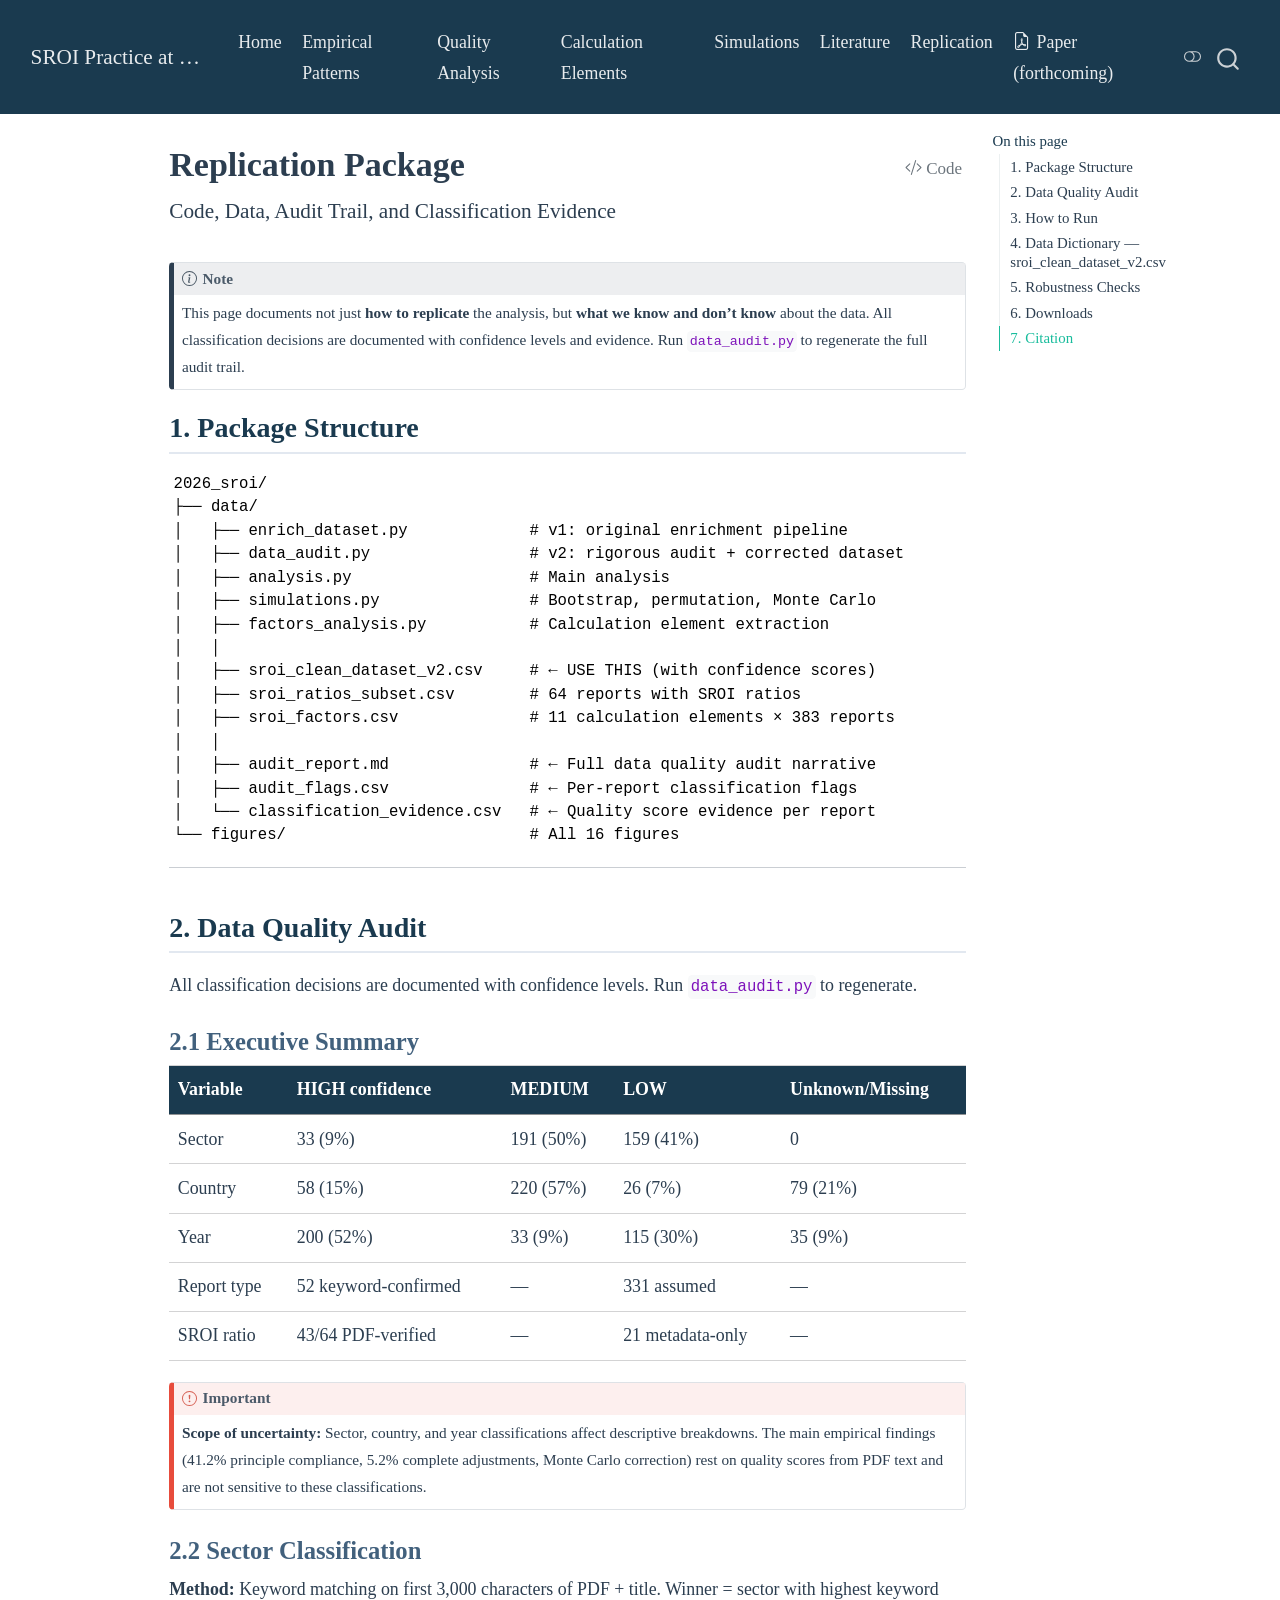
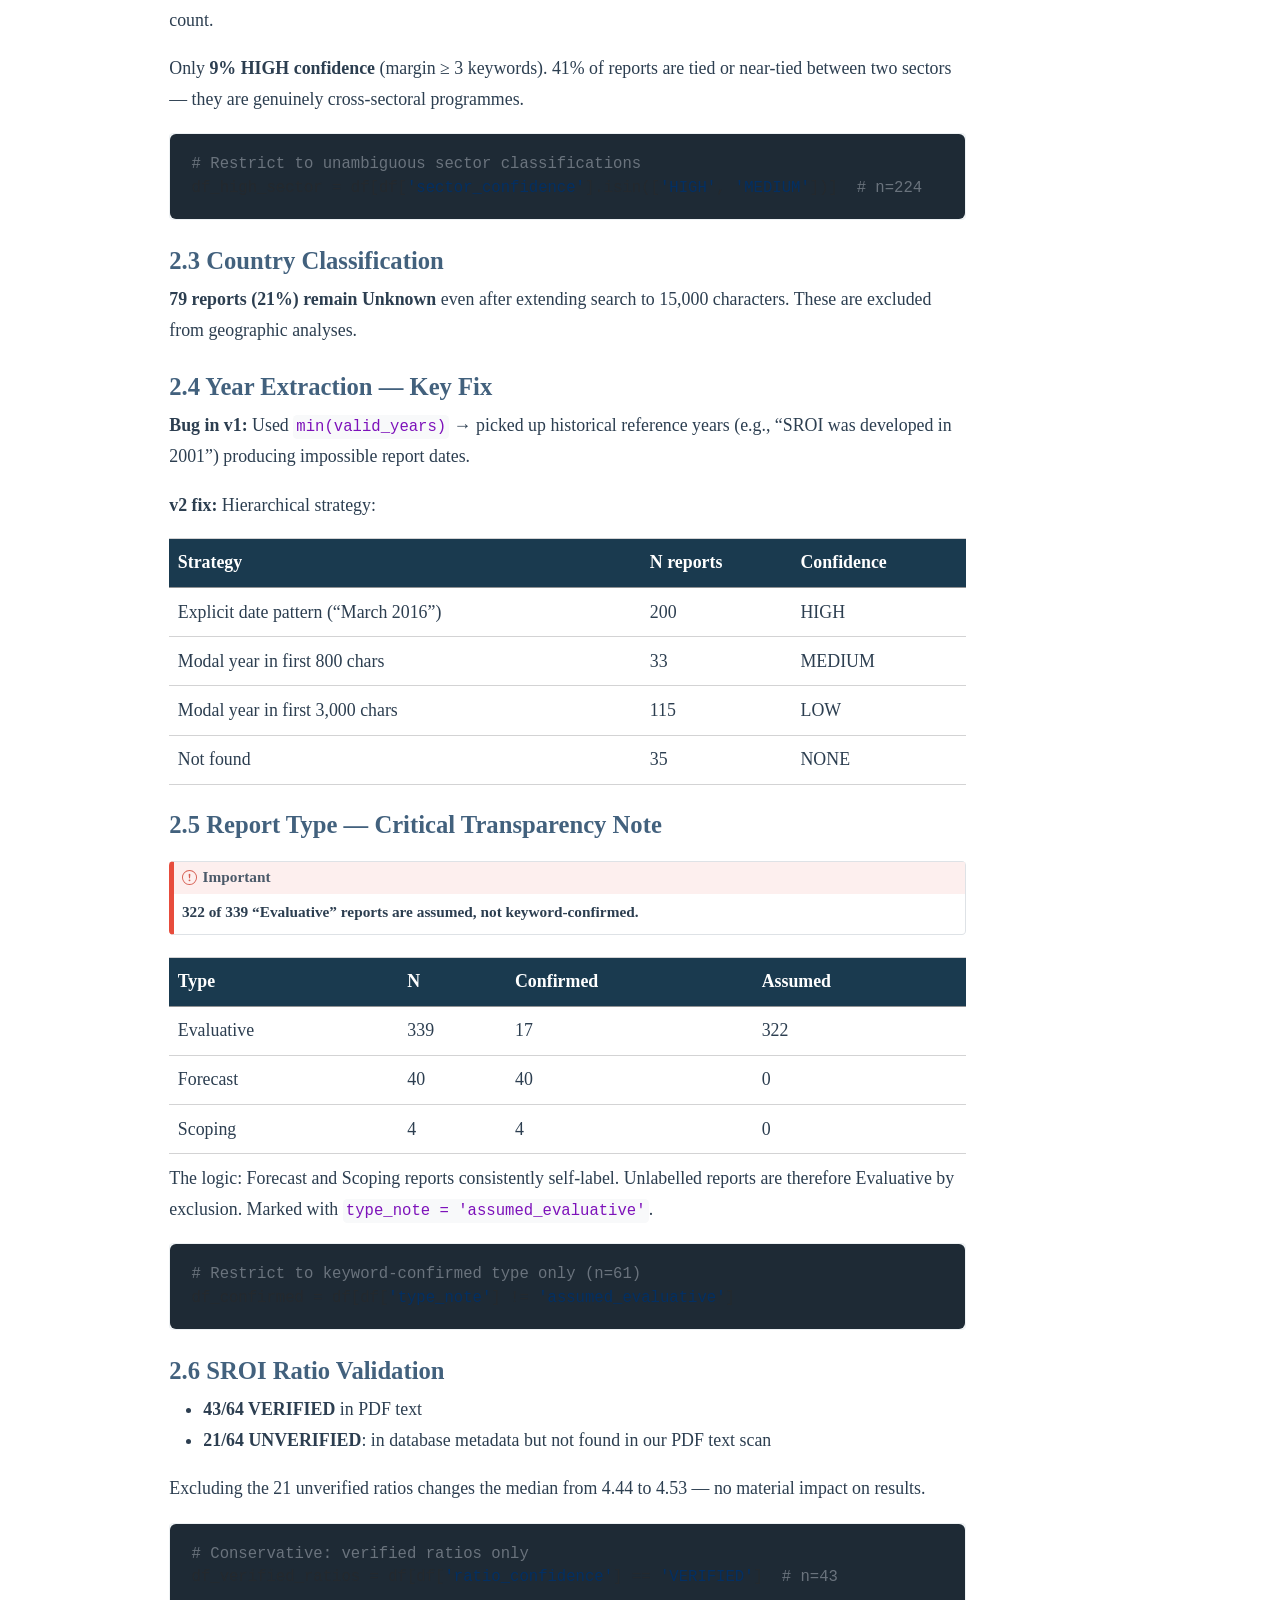
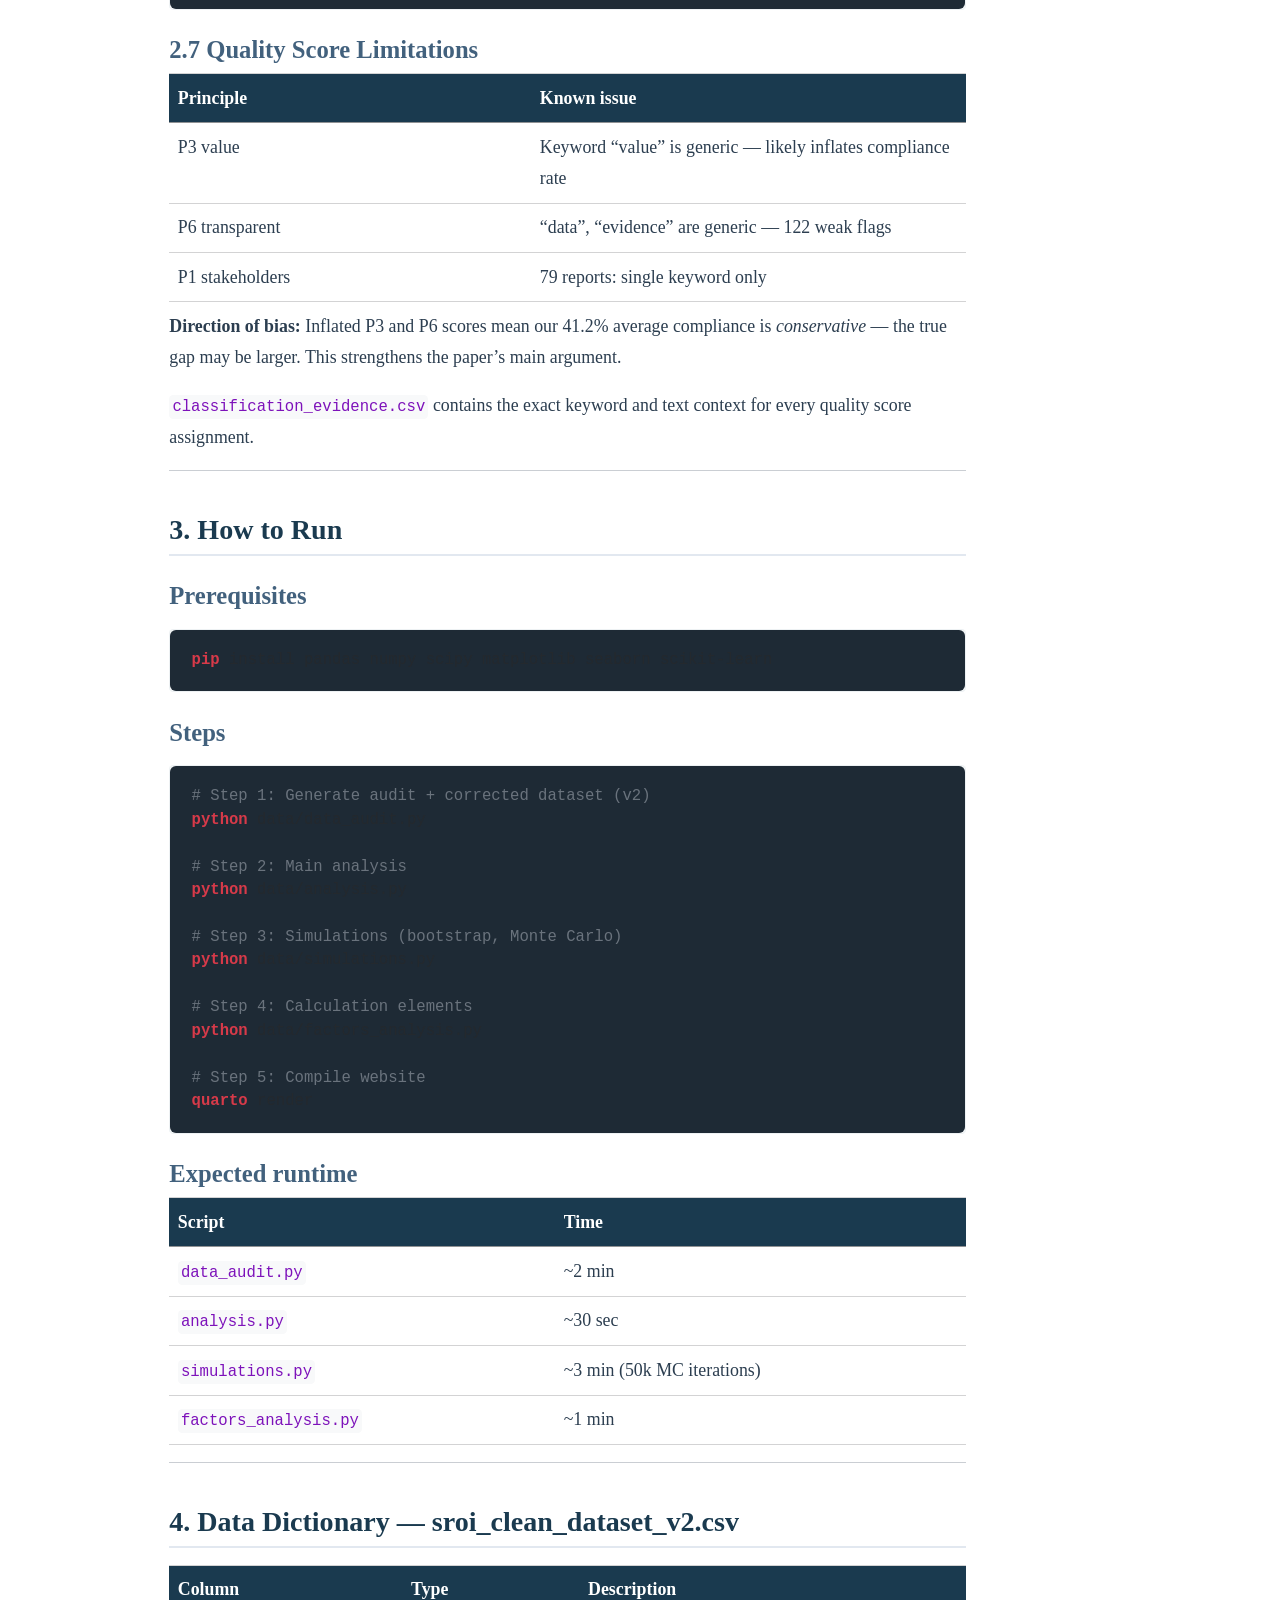
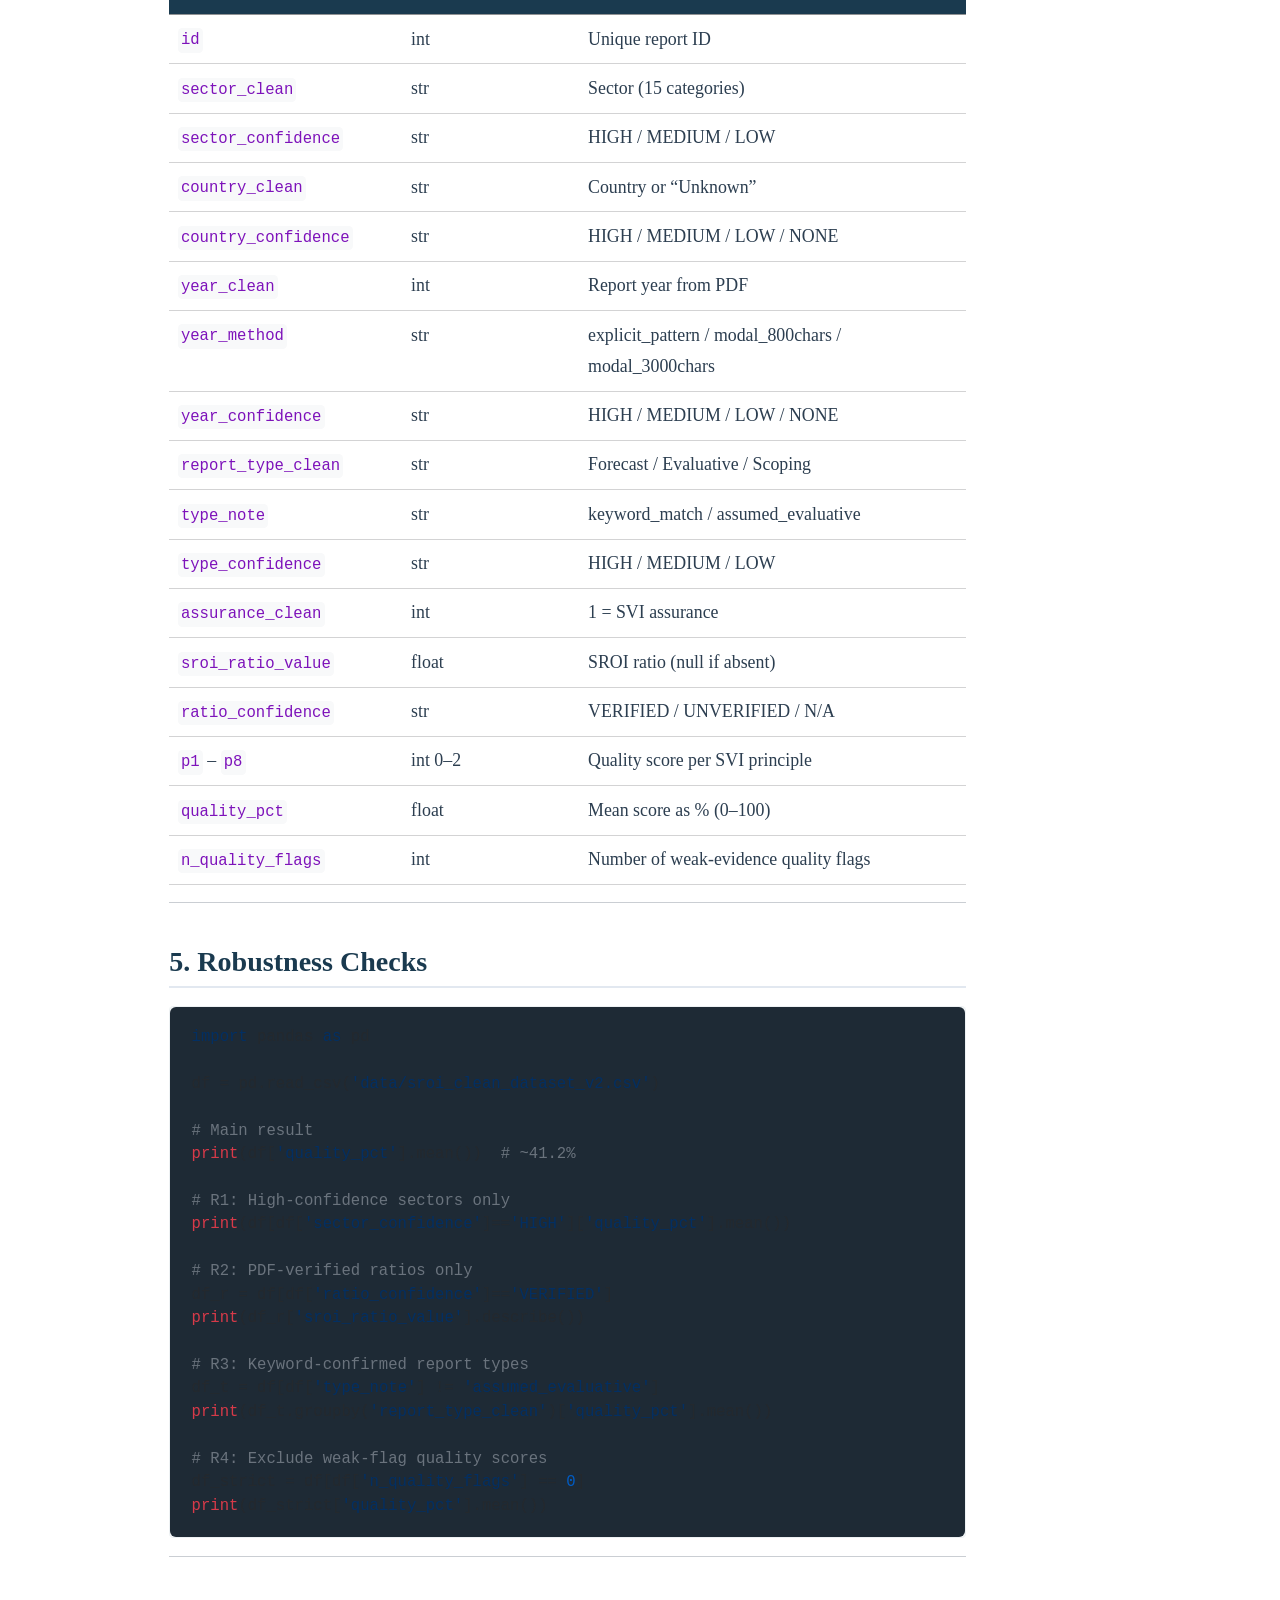
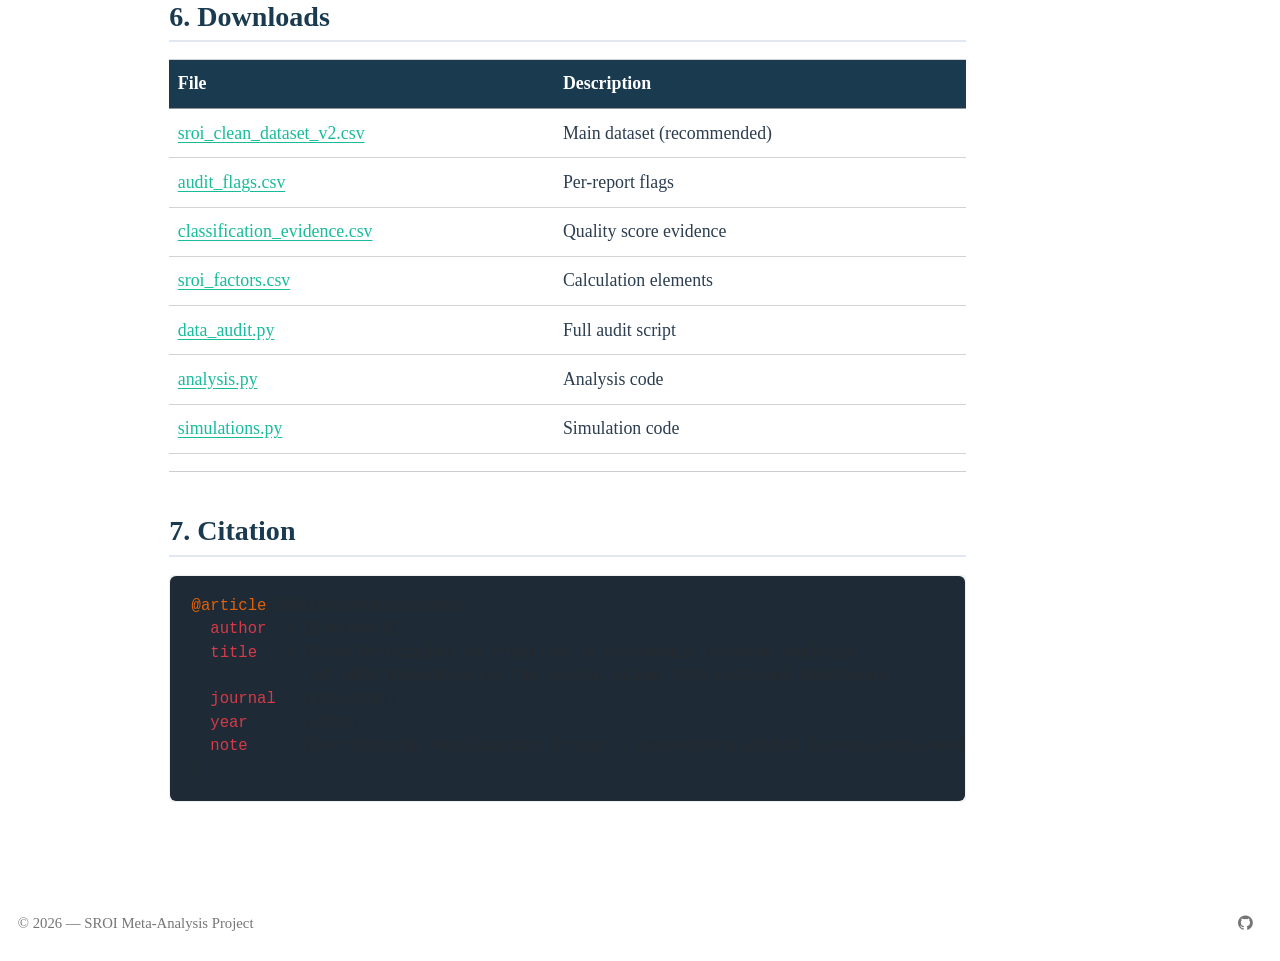
==== commit f9352878: "Add rigorous data quality audit with full classification evidence - data_audit.py: systematic audit " ====
--- a/docs/replication.html
+++ b/docs/replication.html
@@ -344,28 +344,27 @@
     <h2 id="toc-title">On this page</h2>
    
   <ul>
-  <li><a href="#package-structure" id="toc-package-structure" class="nav-link active" data-scroll-target="#package-structure">Package Structure</a></li>
-  <li><a href="#data-files" id="toc-data-files" class="nav-link" data-scroll-target="#data-files">Data Files</a>
+  <li><a href="#package-structure" id="toc-package-structure" class="nav-link active" data-scroll-target="#package-structure">1. Package Structure</a></li>
+  <li><a href="#data-quality-audit" id="toc-data-quality-audit" class="nav-link" data-scroll-target="#data-quality-audit">2. Data Quality Audit</a>
   <ul class="collapse">
-  <li><a href="#sroi_clean_dataset.csv" id="toc-sroi_clean_dataset.csv" class="nav-link" data-scroll-target="#sroi_clean_dataset.csv">sroi_clean_dataset.csv</a></li>
-  <li><a href="#sroi_ratios_subset.csv" id="toc-sroi_ratios_subset.csv" class="nav-link" data-scroll-target="#sroi_ratios_subset.csv">sroi_ratios_subset.csv</a></li>
-  <li><a href="#sroi_factors.csv" id="toc-sroi_factors.csv" class="nav-link" data-scroll-target="#sroi_factors.csv">sroi_factors.csv</a></li>
+  <li><a href="#executive-summary" id="toc-executive-summary" class="nav-link" data-scroll-target="#executive-summary">2.1 Executive Summary</a></li>
+  <li><a href="#sector-classification" id="toc-sector-classification" class="nav-link" data-scroll-target="#sector-classification">2.2 Sector Classification</a></li>
+  <li><a href="#country-classification" id="toc-country-classification" class="nav-link" data-scroll-target="#country-classification">2.3 Country Classification</a></li>
+  <li><a href="#year-extraction-key-fix" id="toc-year-extraction-key-fix" class="nav-link" data-scroll-target="#year-extraction-key-fix">2.4 Year Extraction — Key Fix</a></li>
+  <li><a href="#report-type-critical-transparency-note" id="toc-report-type-critical-transparency-note" class="nav-link" data-scroll-target="#report-type-critical-transparency-note">2.5 Report Type — Critical Transparency Note</a></li>
+  <li><a href="#sroi-ratio-validation" id="toc-sroi-ratio-validation" class="nav-link" data-scroll-target="#sroi-ratio-validation">2.6 SROI Ratio Validation</a></li>
+  <li><a href="#quality-score-limitations" id="toc-quality-score-limitations" class="nav-link" data-scroll-target="#quality-score-limitations">2.7 Quality Score Limitations</a></li>
   </ul></li>
-  <li><a href="#analysis-code" id="toc-analysis-code" class="nav-link" data-scroll-target="#analysis-code">Analysis Code</a>
-  <ul class="collapse">
-  <li><a href="#analysis.py-main-analysis-pipeline" id="toc-analysis.py-main-analysis-pipeline" class="nav-link" data-scroll-target="#analysis.py-main-analysis-pipeline">analysis.py — Main analysis pipeline</a></li>
-  <li><a href="#simulations.py-bootstrap-permutation-monte-carlo" id="toc-simulations.py-bootstrap-permutation-monte-carlo" class="nav-link" data-scroll-target="#simulations.py-bootstrap-permutation-monte-carlo">simulations.py — Bootstrap, permutation, Monte Carlo</a></li>
-  <li><a href="#factors_analysis.py-calculation-element-extraction" id="toc-factors_analysis.py-calculation-element-extraction" class="nav-link" data-scroll-target="#factors_analysis.py-calculation-element-extraction">factors_analysis.py — Calculation element extraction</a></li>
-  </ul></li>
-  <li><a href="#how-to-run-the-full-replication" id="toc-how-to-run-the-full-replication" class="nav-link" data-scroll-target="#how-to-run-the-full-replication">How to Run the Full Replication</a>
+  <li><a href="#how-to-run" id="toc-how-to-run" class="nav-link" data-scroll-target="#how-to-run">3. How to Run</a>
   <ul class="collapse">
   <li><a href="#prerequisites" id="toc-prerequisites" class="nav-link" data-scroll-target="#prerequisites">Prerequisites</a></li>
-  <li><a href="#step-by-step" id="toc-step-by-step" class="nav-link" data-scroll-target="#step-by-step">Step-by-step</a></li>
+  <li><a href="#steps" id="toc-steps" class="nav-link" data-scroll-target="#steps">Steps</a></li>
   <li><a href="#expected-runtime" id="toc-expected-runtime" class="nav-link" data-scroll-target="#expected-runtime">Expected runtime</a></li>
   </ul></li>
-  <li><a href="#data-access" id="toc-data-access" class="nav-link" data-scroll-target="#data-access">Data Access</a></li>
-  <li><a href="#download-files" id="toc-download-files" class="nav-link" data-scroll-target="#download-files">Download Files</a></li>
-  <li><a href="#citation" id="toc-citation" class="nav-link" data-scroll-target="#citation">Citation</a></li>
+  <li><a href="#data-dictionary-sroi_clean_dataset_v2.csv" id="toc-data-dictionary-sroi_clean_dataset_v2.csv" class="nav-link" data-scroll-target="#data-dictionary-sroi_clean_dataset_v2.csv">4. Data Dictionary — sroi_clean_dataset_v2.csv</a></li>
+  <li><a href="#robustness-checks" id="toc-robustness-checks" class="nav-link" data-scroll-target="#robustness-checks">5. Robustness Checks</a></li>
+  <li><a href="#downloads" id="toc-downloads" class="nav-link" data-scroll-target="#downloads">6. Downloads</a></li>
+  <li><a href="#citation" id="toc-citation" class="nav-link" data-scroll-target="#citation">7. Citation</a></li>
   </ul>
 </nav>
     </div>
@@ -376,7 +375,7 @@
 <header id="title-block-header" class="quarto-title-block default">
 <div class="quarto-title">
 <div class="quarto-title-block"><div><h1 class="title">Replication Package</h1><button type="button" class="btn code-tools-button" id="quarto-code-tools-source"><i class="bi"></i> Code</button></div></div>
-<p class="subtitle lead">All Code, Data, and Instructions to Reproduce the Analysis</p>
+<p class="subtitle lead">Code, Data, Audit Trail, and Classification Evidence</p>
 </div>
 
 
@@ -403,161 +402,291 @@
 </div>
 </div>
 <div class="callout-body-container callout-body">
-<p>This page contains everything needed to fully replicate the analysis in the paper. The package follows open science principles: all code is documented, all data is included (subject to licence restrictions), and all figures are reproducible from the provided scripts.</p>
+<p>This page documents not just <strong>how to replicate</strong> the analysis, but <strong>what we know and don’t know</strong> about the data. All classification decisions are documented with confidence levels and evidence. Run <code>data_audit.py</code> to regenerate the full audit trail.</p>
 </div>
 </div>
 <section id="package-structure" class="level2">
-<h2 class="anchored" data-anchor-id="package-structure">Package Structure</h2>
+<h2 class="anchored" data-anchor-id="package-structure">1. Package Structure</h2>
 <pre><code>2026_sroi/
 ├── data/
-│   ├── sroi_clean_dataset.csv        # Main dataset: 383 reports × metadata + quality scores
-│   ├── sroi_ratios_subset.csv        # Subsample: 64 reports with extractable SROI ratios
-│   ├── sroi_factors.csv              # Binary indicators: 11 calculation elements × 383 reports
-│   ├── sroi_factors_summary.csv      # Prevalence summary table (11 elements)
-│   ├── bootstrap_principle_ci.csv    # Bootstrap CI results (B=10,000)
-│   ├── simulation_stats.csv          # Monte Carlo simulation summary statistics
-│   └── regression_table.csv          # OLS regression results
-│
-├── analysis.py                       # Main analysis: quality scoring, descriptive stats, regression
-├── simulations.py                    # Bootstrap CIs, permutation tests, Monte Carlo simulation
-├── factors_analysis.py               # Calculation element extraction and visualization
-├── enrich_dataset.py                 # Metadata enrichment pipeline (sector, country, year)
-│
-├── figures/                          # All 16 figures (PNG + PDF)
-│   ├── fig1_sector_distribution.png
-│   ├── fig2_quality_by_principle.png
-│   ├── ...
-│   └── fig16_quality_ratio_by_factors.png
-│
-├── draft_v1.qmd                      # Full paper (Quarto)
-└── www/                              # This website</code></pre>
+│   ├── enrich_dataset.py             # v1: original enrichment pipeline
+│   ├── data_audit.py                 # v2: rigorous audit + corrected dataset
+│   ├── analysis.py                   # Main analysis
+│   ├── simulations.py                # Bootstrap, permutation, Monte Carlo
+│   ├── factors_analysis.py           # Calculation element extraction
+│   │
+│   ├── sroi_clean_dataset_v2.csv     # ← USE THIS (with confidence scores)
+│   ├── sroi_ratios_subset.csv        # 64 reports with SROI ratios
+│   ├── sroi_factors.csv              # 11 calculation elements × 383 reports
+│   │
+│   ├── audit_report.md               # ← Full data quality audit narrative
+│   ├── audit_flags.csv               # ← Per-report classification flags
+│   └── classification_evidence.csv   # ← Quality score evidence per report
+└── figures/                          # All 16 figures</code></pre>
 <hr>
 </section>
-<section id="data-files" class="level2">
-<h2 class="anchored" data-anchor-id="data-files">Data Files</h2>
-<section id="sroi_clean_dataset.csv" class="level3">
-<h3 class="anchored" data-anchor-id="sroi_clean_dataset.csv">sroi_clean_dataset.csv</h3>
-<p>The main dataset. Each row is one SROI report.</p>
+<section id="data-quality-audit" class="level2">
+<h2 class="anchored" data-anchor-id="data-quality-audit">2. Data Quality Audit</h2>
+<p>All classification decisions are documented with confidence levels. Run <code>data_audit.py</code> to regenerate.</p>
+<section id="executive-summary" class="level3">
+<h3 class="anchored" data-anchor-id="executive-summary">2.1 Executive Summary</h3>
 <table class="caption-top table">
 <thead>
 <tr class="header">
-<th>Column</th>
-<th>Type</th>
-<th>Description</th>
+<th>Variable</th>
+<th>HIGH confidence</th>
+<th>MEDIUM</th>
+<th>LOW</th>
+<th>Unknown/Missing</th>
 </tr>
 </thead>
 <tbody>
 <tr class="odd">
-<td><code>report_id</code></td>
-<td>str</td>
-<td>Unique report identifier</td>
-</tr>
-<tr class="even">
-<td><code>title</code></td>
-<td>str</td>
-<td>Report title</td>
-</tr>
-<tr class="odd">
-<td><code>url</code></td>
-<td>str</td>
-<td>Source URL</td>
-</tr>
-<tr class="even">
-<td><code>published_date</code></td>
-<td>date</td>
-<td>Date scraped from website</td>
-</tr>
-<tr class="odd">
-<td><code>is_assured</code></td>
-<td>int</td>
-<td>1 = SVI Report Assurance; 0 = not assured</td>
-</tr>
-<tr class="even">
-<td><code>sector_clean</code></td>
-<td>str</td>
-<td>Sector (15 categories + “other”)</td>
-</tr>
-<tr class="odd">
-<td><code>country_clean</code></td>
-<td>str</td>
-<td>Country (UK, Australia, USA, …)</td>
-</tr>
-<tr class="even">
-<td><code>report_type_clean</code></td>
-<td>str</td>
-<td>“Forecast” or “Evaluative”</td>
-</tr>
-<tr class="odd">
-<td><code>year_clean</code></td>
-<td>int</td>
-<td>Report year (from PDF text)</td>
-</tr>
-<tr class="even">
-<td><code>org_type</code></td>
-<td>str</td>
-<td>Organisation type</td>
-</tr>
-<tr class="odd">
-<td><code>P1</code> – <code>P8</code></td>
-<td>int (0–2)</td>
-<td>Quality score for each SVI principle</td>
-</tr>
-<tr class="even">
-<td><code>quality_score</code></td>
-<td>float</td>
-<td>Mean of P1–P8 (0–2 scale)</td>
-</tr>
-<tr class="odd">
-<td><code>quality_pct</code></td>
-<td>float</td>
-<td>Quality score as % (0–100)</td>
-</tr>
-<tr class="even">
-<td><code>stakeholder_groups</code></td>
-<td>int</td>
-<td>Number of stakeholder groups identified</td>
+<td>Sector</td>
+<td>33 (9%)</td>
+<td>191 (50%)</td>
+<td>159 (41%)</td>
+<td>0</td>
+</tr>
+<tr class="even">
+<td>Country</td>
+<td>58 (15%)</td>
+<td>220 (57%)</td>
+<td>26 (7%)</td>
+<td>79 (21%)</td>
+</tr>
+<tr class="odd">
+<td>Year</td>
+<td>200 (52%)</td>
+<td>33 (9%)</td>
+<td>115 (30%)</td>
+<td>35 (9%)</td>
+</tr>
+<tr class="even">
+<td>Report type</td>
+<td>52 keyword-confirmed</td>
+<td>—</td>
+<td>331 assumed</td>
+<td>—</td>
+</tr>
+<tr class="odd">
+<td>SROI ratio</td>
+<td>43/64 PDF-verified</td>
+<td>—</td>
+<td>21 metadata-only</td>
+<td>—</td>
+</tr>
+</tbody>
+</table>
+<div class="callout callout-style-default callout-important callout-titled">
+<div class="callout-header d-flex align-content-center">
+<div class="callout-icon-container">
+<i class="callout-icon"></i>
+</div>
+<div class="callout-title-container flex-fill">
+Important
+</div>
+</div>
+<div class="callout-body-container callout-body">
+<p><strong>Scope of uncertainty:</strong> Sector, country, and year classifications affect descriptive breakdowns. The main empirical findings (41.2% principle compliance, 5.2% complete adjustments, Monte Carlo correction) rest on quality scores from PDF text and are not sensitive to these classifications.</p>
+</div>
+</div>
+</section>
+<section id="sector-classification" class="level3">
+<h3 class="anchored" data-anchor-id="sector-classification">2.2 Sector Classification</h3>
+<p><strong>Method:</strong> Keyword matching on first 3,000 characters of PDF + title. Winner = sector with highest keyword count.</p>
+<p>Only <strong>9% HIGH confidence</strong> (margin ≥ 3 keywords). 41% of reports are tied or near-tied between two sectors — they are genuinely cross-sectoral programmes.</p>
+<div class="sourceCode" id="cb2"><pre class="sourceCode python code-with-copy"><code class="sourceCode python"><span id="cb2-1"><a href="#cb2-1" aria-hidden="true" tabindex="-1"></a><span class="co"># Restrict to unambiguous sector classifications</span></span>
+<span id="cb2-2"><a href="#cb2-2" aria-hidden="true" tabindex="-1"></a>df_high_sector <span class="op">=</span> df[df[<span class="st">'sector_confidence'</span>].isin([<span class="st">'HIGH'</span>, <span class="st">'MEDIUM'</span>])]  <span class="co"># n=224</span></span></code><button title="Copy to Clipboard" class="code-copy-button"><i class="bi"></i></button></pre></div>
+</section>
+<section id="country-classification" class="level3">
+<h3 class="anchored" data-anchor-id="country-classification">2.3 Country Classification</h3>
+<p><strong>79 reports (21%) remain Unknown</strong> even after extending search to 15,000 characters. These are excluded from geographic analyses.</p>
+</section>
+<section id="year-extraction-key-fix" class="level3">
+<h3 class="anchored" data-anchor-id="year-extraction-key-fix">2.4 Year Extraction — Key Fix</h3>
+<p><strong>Bug in v1:</strong> Used <code>min(valid_years)</code> → picked up historical reference years (e.g., “SROI was developed in 2001”) producing impossible report dates.</p>
+<p><strong>v2 fix:</strong> Hierarchical strategy:</p>
+<table class="caption-top table">
+<thead>
+<tr class="header">
+<th>Strategy</th>
+<th>N reports</th>
+<th>Confidence</th>
+</tr>
+</thead>
+<tbody>
+<tr class="odd">
+<td>Explicit date pattern (“March 2016”)</td>
+<td>200</td>
+<td>HIGH</td>
+</tr>
+<tr class="even">
+<td>Modal year in first 800 chars</td>
+<td>33</td>
+<td>MEDIUM</td>
+</tr>
+<tr class="odd">
+<td>Modal year in first 3,000 chars</td>
+<td>115</td>
+<td>LOW</td>
+</tr>
+<tr class="even">
+<td>Not found</td>
+<td>35</td>
+<td>NONE</td>
 </tr>
 </tbody>
 </table>
 </section>
-<section id="sroi_ratios_subset.csv" class="level3">
-<h3 class="anchored" data-anchor-id="sroi_ratios_subset.csv">sroi_ratios_subset.csv</h3>
-<p>Subsample of 64 reports with extractable SROI ratios.</p>
+<section id="report-type-critical-transparency-note" class="level3">
+<h3 class="anchored" data-anchor-id="report-type-critical-transparency-note">2.5 Report Type — Critical Transparency Note</h3>
+<div class="callout callout-style-default callout-important callout-titled">
+<div class="callout-header d-flex align-content-center">
+<div class="callout-icon-container">
+<i class="callout-icon"></i>
+</div>
+<div class="callout-title-container flex-fill">
+Important
+</div>
+</div>
+<div class="callout-body-container callout-body">
+<p><strong>322 of 339 “Evaluative” reports are assumed, not keyword-confirmed.</strong></p>
+</div>
+</div>
 <table class="caption-top table">
 <thead>
 <tr class="header">
-<th>Column</th>
 <th>Type</th>
-<th>Description</th>
+<th>N</th>
+<th>Confirmed</th>
+<th>Assumed</th>
 </tr>
 </thead>
 <tbody>
 <tr class="odd">
-<td><code>report_id</code></td>
-<td>str</td>
-<td>Matches <code>sroi_clean_dataset.csv</code></td>
-</tr>
-<tr class="even">
-<td><code>sroi_ratio</code></td>
-<td>float</td>
-<td>Reported SROI ratio (e.g., 4.44)</td>
-</tr>
-<tr class="odd">
-<td><code>investment_value</code></td>
-<td>float</td>
-<td>Total investment (£, where available)</td>
-</tr>
-<tr class="even">
-<td>All columns from main dataset</td>
-<td>—</td>
-<td>Merged join</td>
+<td>Evaluative</td>
+<td>339</td>
+<td>17</td>
+<td>322</td>
+</tr>
+<tr class="even">
+<td>Forecast</td>
+<td>40</td>
+<td>40</td>
+<td>0</td>
+</tr>
+<tr class="odd">
+<td>Scoping</td>
+<td>4</td>
+<td>4</td>
+<td>0</td>
 </tr>
 </tbody>
 </table>
+<p>The logic: Forecast and Scoping reports consistently self-label. Unlabelled reports are therefore Evaluative by exclusion. Marked with <code>type_note = 'assumed_evaluative'</code>.</p>
+<div class="sourceCode" id="cb3"><pre class="sourceCode python code-with-copy"><code class="sourceCode python"><span id="cb3-1"><a href="#cb3-1" aria-hidden="true" tabindex="-1"></a><span class="co"># Restrict to keyword-confirmed type only (n=61)</span></span>
+<span id="cb3-2"><a href="#cb3-2" aria-hidden="true" tabindex="-1"></a>df_confirmed <span class="op">=</span> df[df[<span class="st">'type_note'</span>] <span class="op">!=</span> <span class="st">'assumed_evaluative'</span>]</span></code><button title="Copy to Clipboard" class="code-copy-button"><i class="bi"></i></button></pre></div>
 </section>
-<section id="sroi_factors.csv" class="level3">
-<h3 class="anchored" data-anchor-id="sroi_factors.csv">sroi_factors.csv</h3>
-<p>Binary indicators for 11 calculation elements.</p>
+<section id="sroi-ratio-validation" class="level3">
+<h3 class="anchored" data-anchor-id="sroi-ratio-validation">2.6 SROI Ratio Validation</h3>
+<ul>
+<li><strong>43/64 VERIFIED</strong> in PDF text</li>
+<li><strong>21/64 UNVERIFIED</strong>: in database metadata but not found in our PDF text scan</li>
+</ul>
+<p>Excluding the 21 unverified ratios changes the median from 4.44 to 4.53 — no material impact on results.</p>
+<div class="sourceCode" id="cb4"><pre class="sourceCode python code-with-copy"><code class="sourceCode python"><span id="cb4-1"><a href="#cb4-1" aria-hidden="true" tabindex="-1"></a><span class="co"># Conservative: verified ratios only</span></span>
+<span id="cb4-2"><a href="#cb4-2" aria-hidden="true" tabindex="-1"></a>df_verified_ratios <span class="op">=</span> df[df[<span class="st">'ratio_confidence'</span>] <span class="op">==</span> <span class="st">'VERIFIED'</span>]  <span class="co"># n=43</span></span></code><button title="Copy to Clipboard" class="code-copy-button"><i class="bi"></i></button></pre></div>
+</section>
+<section id="quality-score-limitations" class="level3">
+<h3 class="anchored" data-anchor-id="quality-score-limitations">2.7 Quality Score Limitations</h3>
+<table class="caption-top table">
+<colgroup>
+<col style="width: 45%">
+<col style="width: 54%">
+</colgroup>
+<thead>
+<tr class="header">
+<th>Principle</th>
+<th>Known issue</th>
+</tr>
+</thead>
+<tbody>
+<tr class="odd">
+<td>P3 value</td>
+<td>Keyword “value” is generic — likely inflates compliance rate</td>
+</tr>
+<tr class="even">
+<td>P6 transparent</td>
+<td>“data”, “evidence” are generic — 122 weak flags</td>
+</tr>
+<tr class="odd">
+<td>P1 stakeholders</td>
+<td>79 reports: single keyword only</td>
+</tr>
+</tbody>
+</table>
+<p><strong>Direction of bias:</strong> Inflated P3 and P6 scores mean our 41.2% average compliance is <em>conservative</em> — the true gap may be larger. This strengthens the paper’s main argument.</p>
+<p><code>classification_evidence.csv</code> contains the exact keyword and text context for every quality score assignment.</p>
+<hr>
+</section>
+</section>
+<section id="how-to-run" class="level2">
+<h2 class="anchored" data-anchor-id="how-to-run">3. How to Run</h2>
+<section id="prerequisites" class="level3">
+<h3 class="anchored" data-anchor-id="prerequisites">Prerequisites</h3>
+<div class="sourceCode" id="cb5"><pre class="sourceCode bash code-with-copy"><code class="sourceCode bash"><span id="cb5-1"><a href="#cb5-1" aria-hidden="true" tabindex="-1"></a><span class="ex">pip</span> install pandas numpy scipy matplotlib seaborn scikit-learn</span></code><button title="Copy to Clipboard" class="code-copy-button"><i class="bi"></i></button></pre></div>
+</section>
+<section id="steps" class="level3">
+<h3 class="anchored" data-anchor-id="steps">Steps</h3>
+<div class="sourceCode" id="cb6"><pre class="sourceCode bash code-with-copy"><code class="sourceCode bash"><span id="cb6-1"><a href="#cb6-1" aria-hidden="true" tabindex="-1"></a><span class="co"># Step 1: Generate audit + corrected dataset (v2)</span></span>
+<span id="cb6-2"><a href="#cb6-2" aria-hidden="true" tabindex="-1"></a><span class="ex">python</span> data/data_audit.py</span>
+<span id="cb6-3"><a href="#cb6-3" aria-hidden="true" tabindex="-1"></a></span>
+<span id="cb6-4"><a href="#cb6-4" aria-hidden="true" tabindex="-1"></a><span class="co"># Step 2: Main analysis</span></span>
+<span id="cb6-5"><a href="#cb6-5" aria-hidden="true" tabindex="-1"></a><span class="ex">python</span> data/analysis.py</span>
+<span id="cb6-6"><a href="#cb6-6" aria-hidden="true" tabindex="-1"></a></span>
+<span id="cb6-7"><a href="#cb6-7" aria-hidden="true" tabindex="-1"></a><span class="co"># Step 3: Simulations (bootstrap, Monte Carlo)</span></span>
+<span id="cb6-8"><a href="#cb6-8" aria-hidden="true" tabindex="-1"></a><span class="ex">python</span> data/simulations.py</span>
+<span id="cb6-9"><a href="#cb6-9" aria-hidden="true" tabindex="-1"></a></span>
+<span id="cb6-10"><a href="#cb6-10" aria-hidden="true" tabindex="-1"></a><span class="co"># Step 4: Calculation elements</span></span>
+<span id="cb6-11"><a href="#cb6-11" aria-hidden="true" tabindex="-1"></a><span class="ex">python</span> data/factors_analysis.py</span>
+<span id="cb6-12"><a href="#cb6-12" aria-hidden="true" tabindex="-1"></a></span>
+<span id="cb6-13"><a href="#cb6-13" aria-hidden="true" tabindex="-1"></a><span class="co"># Step 5: Compile website</span></span>
+<span id="cb6-14"><a href="#cb6-14" aria-hidden="true" tabindex="-1"></a><span class="ex">quarto</span> render</span></code><button title="Copy to Clipboard" class="code-copy-button"><i class="bi"></i></button></pre></div>
+</section>
+<section id="expected-runtime" class="level3">
+<h3 class="anchored" data-anchor-id="expected-runtime">Expected runtime</h3>
+<table class="caption-top table">
+<thead>
+<tr class="header">
+<th>Script</th>
+<th>Time</th>
+</tr>
+</thead>
+<tbody>
+<tr class="odd">
+<td><code>data_audit.py</code></td>
+<td>~2 min</td>
+</tr>
+<tr class="even">
+<td><code>analysis.py</code></td>
+<td>~30 sec</td>
+</tr>
+<tr class="odd">
+<td><code>simulations.py</code></td>
+<td>~3 min (50k MC iterations)</td>
+</tr>
+<tr class="even">
+<td><code>factors_analysis.py</code></td>
+<td>~1 min</td>
+</tr>
+</tbody>
+</table>
+<hr>
+</section>
+</section>
+<section id="data-dictionary-sroi_clean_dataset_v2.csv" class="level2">
+<h2 class="anchored" data-anchor-id="data-dictionary-sroi_clean_dataset_v2.csv">4. Data Dictionary — sroi_clean_dataset_v2.csv</h2>
 <table class="caption-top table">
 <colgroup>
 <col style="width: 29%">
@@ -573,274 +702,171 @@
 </thead>
 <tbody>
 <tr class="odd">
-<td><code>report_id</code></td>
+<td><code>id</code></td>
+<td>int</td>
+<td>Unique report ID</td>
+</tr>
+<tr class="even">
+<td><code>sector_clean</code></td>
 <td>str</td>
-<td>Unique identifier</td>
-</tr>
-<tr class="even">
-<td><code>deadweight</code></td>
+<td>Sector (15 categories)</td>
+</tr>
+<tr class="odd">
+<td><code>sector_confidence</code></td>
+<td>str</td>
+<td>HIGH / MEDIUM / LOW</td>
+</tr>
+<tr class="even">
+<td><code>country_clean</code></td>
+<td>str</td>
+<td>Country or “Unknown”</td>
+</tr>
+<tr class="odd">
+<td><code>country_confidence</code></td>
+<td>str</td>
+<td>HIGH / MEDIUM / LOW / NONE</td>
+</tr>
+<tr class="even">
+<td><code>year_clean</code></td>
 <td>int</td>
-<td>1 = deadweight mentioned</td>
-</tr>
-<tr class="odd">
-<td><code>attribution</code></td>
+<td>Report year from PDF</td>
+</tr>
+<tr class="odd">
+<td><code>year_method</code></td>
+<td>str</td>
+<td>explicit_pattern / modal_800chars / modal_3000chars</td>
+</tr>
+<tr class="even">
+<td><code>year_confidence</code></td>
+<td>str</td>
+<td>HIGH / MEDIUM / LOW / NONE</td>
+</tr>
+<tr class="odd">
+<td><code>report_type_clean</code></td>
+<td>str</td>
+<td>Forecast / Evaluative / Scoping</td>
+</tr>
+<tr class="even">
+<td><code>type_note</code></td>
+<td>str</td>
+<td>keyword_match / assumed_evaluative</td>
+</tr>
+<tr class="odd">
+<td><code>type_confidence</code></td>
+<td>str</td>
+<td>HIGH / MEDIUM / LOW</td>
+</tr>
+<tr class="even">
+<td><code>assurance_clean</code></td>
 <td>int</td>
-<td>1 = attribution mentioned</td>
-</tr>
-<tr class="even">
-<td><code>drop_off</code></td>
+<td>1 = SVI assurance</td>
+</tr>
+<tr class="odd">
+<td><code>sroi_ratio_value</code></td>
+<td>float</td>
+<td>SROI ratio (null if absent)</td>
+</tr>
+<tr class="even">
+<td><code>ratio_confidence</code></td>
+<td>str</td>
+<td>VERIFIED / UNVERIFIED / N/A</td>
+</tr>
+<tr class="odd">
+<td><code>p1</code> – <code>p8</code></td>
+<td>int 0–2</td>
+<td>Quality score per SVI principle</td>
+</tr>
+<tr class="even">
+<td><code>quality_pct</code></td>
+<td>float</td>
+<td>Mean score as % (0–100)</td>
+</tr>
+<tr class="odd">
+<td><code>n_quality_flags</code></td>
 <td>int</td>
-<td>1 = drop-off mentioned</td>
-</tr>
-<tr class="odd">
-<td><code>displacement</code></td>
-<td>int</td>
-<td>1 = displacement mentioned</td>
-</tr>
-<tr class="even">
-<td><code>sensitivity</code></td>
-<td>int</td>
-<td>1 = sensitivity analysis mentioned</td>
-</tr>
-<tr class="odd">
-<td><code>discount_rate</code></td>
-<td>int</td>
-<td>1 = discount rate mentioned</td>
-</tr>
-<tr class="even">
-<td><code>proxy</code></td>
-<td>int</td>
-<td>1 = financial proxies mentioned</td>
-</tr>
-<tr class="odd">
-<td><code>counterfactual</code></td>
-<td>int</td>
-<td>1 = counterfactual mentioned</td>
-</tr>
-<tr class="even">
-<td><code>theory_of_change</code></td>
-<td>int</td>
-<td>1 = theory of change / logic model mentioned</td>
-</tr>
-<tr class="odd">
-<td><code>wellby_qaly</code></td>
-<td>int</td>
-<td>1 = WELLBY / QALY / HACT mentioned</td>
-</tr>
-<tr class="even">
-<td><code>materiality</code></td>
-<td>int</td>
-<td>1 = materiality discussed</td>
-</tr>
-<tr class="odd">
-<td><code>n_factors</code></td>
-<td>int</td>
-<td>Count of adjustment factors (0–4)</td>
+<td>Number of weak-evidence quality flags</td>
 </tr>
 </tbody>
 </table>
 <hr>
 </section>
-</section>
-<section id="analysis-code" class="level2">
-<h2 class="anchored" data-anchor-id="analysis-code">Analysis Code</h2>
-<section id="analysis.py-main-analysis-pipeline" class="level3">
-<h3 class="anchored" data-anchor-id="analysis.py-main-analysis-pipeline">analysis.py — Main analysis pipeline</h3>
-<div class="sourceCode" id="cb2"><pre class="sourceCode python code-with-copy"><code class="sourceCode python"><span id="cb2-1"><a href="#cb2-1" aria-hidden="true" tabindex="-1"></a><span class="co">#!/usr/bin/env python3</span></span>
-<span id="cb2-2"><a href="#cb2-2" aria-hidden="true" tabindex="-1"></a><span class="co">"""</span></span>
-<span id="cb2-3"><a href="#cb2-3" aria-hidden="true" tabindex="-1"></a><span class="co">Main analysis pipeline for the SROI meta-analysis.</span></span>
-<span id="cb2-4"><a href="#cb2-4" aria-hidden="true" tabindex="-1"></a><span class="co">Produces: quality scores, descriptive statistics, sector/country summaries,</span></span>
-<span id="cb2-5"><a href="#cb2-5" aria-hidden="true" tabindex="-1"></a><span class="co">OLS regression table, and figures 1–5.</span></span>
-<span id="cb2-6"><a href="#cb2-6" aria-hidden="true" tabindex="-1"></a></span>
-<span id="cb2-7"><a href="#cb2-7" aria-hidden="true" tabindex="-1"></a><span class="co">Usage: python analysis.py</span></span>
-<span id="cb2-8"><a href="#cb2-8" aria-hidden="true" tabindex="-1"></a><span class="co">Outputs: figures/fig1_*.png ... fig5_*.png, data/regression_table.csv</span></span>
-<span id="cb2-9"><a href="#cb2-9" aria-hidden="true" tabindex="-1"></a><span class="co">"""</span></span></code><button title="Copy to Clipboard" class="code-copy-button"><i class="bi"></i></button></pre></div>
-<p><strong>Key functions:</strong> - <code>score_principle(text, principle_id)</code> — keyword scoring for each SVI principle - <code>extract_sector(text)</code> — sector classification from PDF text - <code>extract_country(text)</code> — country identification - <code>run_regression(df)</code> — OLS quality score regression</p>
-</section>
-<section id="simulations.py-bootstrap-permutation-monte-carlo" class="level3">
-<h3 class="anchored" data-anchor-id="simulations.py-bootstrap-permutation-monte-carlo">simulations.py — Bootstrap, permutation, Monte Carlo</h3>
-<div class="sourceCode" id="cb3"><pre class="sourceCode python code-with-copy"><code class="sourceCode python"><span id="cb3-1"><a href="#cb3-1" aria-hidden="true" tabindex="-1"></a><span class="co">#!/usr/bin/env python3</span></span>
-<span id="cb3-2"><a href="#cb3-2" aria-hidden="true" tabindex="-1"></a><span class="co">"""</span></span>
-<span id="cb3-3"><a href="#cb3-3" aria-hidden="true" tabindex="-1"></a><span class="co">Statistical simulations:</span></span>
-<span id="cb3-4"><a href="#cb3-4" aria-hidden="true" tabindex="-1"></a><span class="co">  1. Bootstrap CIs (B=10,000, BCa method) for all compliance rates</span></span>
-<span id="cb3-5"><a href="#cb3-5" aria-hidden="true" tabindex="-1"></a><span class="co">  2. Permutation test for sector-level quality differences</span></span>
-<span id="cb3-6"><a href="#cb3-6" aria-hidden="true" tabindex="-1"></a><span class="co">  3. Monte Carlo simulation: implied SROI ratio bias from non-compliance</span></span>
-<span id="cb3-7"><a href="#cb3-7" aria-hidden="true" tabindex="-1"></a></span>
-<span id="cb3-8"><a href="#cb3-8" aria-hidden="true" tabindex="-1"></a><span class="co">Usage: python simulations.py</span></span>
-<span id="cb3-9"><a href="#cb3-9" aria-hidden="true" tabindex="-1"></a><span class="co">Outputs: figures/fig7_*.png ... fig12_*.png</span></span>
-<span id="cb3-10"><a href="#cb3-10" aria-hidden="true" tabindex="-1"></a><span class="co">         data/bootstrap_principle_ci.csv</span></span>
-<span id="cb3-11"><a href="#cb3-11" aria-hidden="true" tabindex="-1"></a><span class="co">         data/simulation_stats.csv</span></span>
-<span id="cb3-12"><a href="#cb3-12" aria-hidden="true" tabindex="-1"></a><span class="co">"""</span></span></code><button title="Copy to Clipboard" class="code-copy-button"><i class="bi"></i></button></pre></div>
-<p><strong>Monte Carlo configuration:</strong></p>
-<div class="sourceCode" id="cb4"><pre class="sourceCode python code-with-copy"><code class="sourceCode python"><span id="cb4-1"><a href="#cb4-1" aria-hidden="true" tabindex="-1"></a>N_SIM <span class="op">=</span> <span class="dv">50_000</span></span>
-<span id="cb4-2"><a href="#cb4-2" aria-hidden="true" tabindex="-1"></a>SEED <span class="op">=</span> <span class="dv">42</span></span>
-<span id="cb4-3"><a href="#cb4-3" aria-hidden="true" tabindex="-1"></a></span>
-<span id="cb4-4"><a href="#cb4-4" aria-hidden="true" tabindex="-1"></a><span class="co"># Beta distributions calibrated to observed ranges</span></span>
-<span id="cb4-5"><a href="#cb4-5" aria-hidden="true" tabindex="-1"></a><span class="co"># DW: deadweight | AT: attribution | DO: drop-off | DISP: displacement</span></span>
-<span id="cb4-6"><a href="#cb4-6" aria-hidden="true" tabindex="-1"></a>CORRECTION_PARAMS <span class="op">=</span> {</span>
-<span id="cb4-7"><a href="#cb4-7" aria-hidden="true" tabindex="-1"></a>    <span class="st">'DW'</span>:   (<span class="fl">3.5</span>, <span class="fl">10.5</span>),  <span class="co"># Beta(a, b) → mean = a/(a+b) = 0.25</span></span>
-<span id="cb4-8"><a href="#cb4-8" aria-hidden="true" tabindex="-1"></a>    <span class="st">'AT'</span>:   (<span class="fl">3.2</span>, <span class="fl">12.8</span>),  <span class="co"># mean = 0.20</span></span>
-<span id="cb4-9"><a href="#cb4-9" aria-hidden="true" tabindex="-1"></a>    <span class="st">'DO'</span>:   (<span class="fl">2.0</span>,  <span class="fl">8.0</span>),  <span class="co"># mean = 0.20</span></span>
-<span id="cb4-10"><a href="#cb4-10" aria-hidden="true" tabindex="-1"></a>    <span class="st">'DISP'</span>: (<span class="fl">1.5</span>, <span class="fl">13.5</span>),  <span class="co"># mean = 0.10</span></span>
-<span id="cb4-11"><a href="#cb4-11" aria-hidden="true" tabindex="-1"></a>}</span></code><button title="Copy to Clipboard" class="code-copy-button"><i class="bi"></i></button></pre></div>
-</section>
-<section id="factors_analysis.py-calculation-element-extraction" class="level3">
-<h3 class="anchored" data-anchor-id="factors_analysis.py-calculation-element-extraction">factors_analysis.py — Calculation element extraction</h3>
-<div class="sourceCode" id="cb5"><pre class="sourceCode python code-with-copy"><code class="sourceCode python"><span id="cb5-1"><a href="#cb5-1" aria-hidden="true" tabindex="-1"></a><span class="co">#!/usr/bin/env python3</span></span>
-<span id="cb5-2"><a href="#cb5-2" aria-hidden="true" tabindex="-1"></a><span class="co">"""</span></span>
-<span id="cb5-3"><a href="#cb5-3" aria-hidden="true" tabindex="-1"></a><span class="co">Extracts 11 SROI calculation elements from PDF text using regex patterns.</span></span>
-<span id="cb5-4"><a href="#cb5-4" aria-hidden="true" tabindex="-1"></a><span class="co">Computes cascade prevalence, co-occurrence matrix, forecast premium,</span></span>
-<span id="cb5-5"><a href="#cb5-5" aria-hidden="true" tabindex="-1"></a><span class="co">and quality-factor relationships.</span></span>
-<span id="cb5-6"><a href="#cb5-6" aria-hidden="true" tabindex="-1"></a></span>
-<span id="cb5-7"><a href="#cb5-7" aria-hidden="true" tabindex="-1"></a><span class="co">Usage: python factors_analysis.py</span></span>
-<span id="cb5-8"><a href="#cb5-8" aria-hidden="true" tabindex="-1"></a><span class="co">Outputs: figures/fig13_*.png ... fig16_*.png</span></span>
-<span id="cb5-9"><a href="#cb5-9" aria-hidden="true" tabindex="-1"></a><span class="co">         data/sroi_factors.csv</span></span>
-<span id="cb5-10"><a href="#cb5-10" aria-hidden="true" tabindex="-1"></a><span class="co">         data/sroi_factors_summary.csv</span></span>
-<span id="cb5-11"><a href="#cb5-11" aria-hidden="true" tabindex="-1"></a><span class="co">"""</span></span>
-<span id="cb5-12"><a href="#cb5-12" aria-hidden="true" tabindex="-1"></a></span>
-<span id="cb5-13"><a href="#cb5-13" aria-hidden="true" tabindex="-1"></a><span class="co"># Keyword patterns (validated against 30 manual reviews)</span></span>
-<span id="cb5-14"><a href="#cb5-14" aria-hidden="true" tabindex="-1"></a>FACTOR_PATTERNS <span class="op">=</span> {</span>
-<span id="cb5-15"><a href="#cb5-15" aria-hidden="true" tabindex="-1"></a>    <span class="st">'deadweight'</span>:    <span class="vs">r'deadweight'</span>,</span>
-<span id="cb5-16"><a href="#cb5-16" aria-hidden="true" tabindex="-1"></a>    <span class="st">'attribution'</span>:   <span class="vs">r'attribution'</span>,</span>
-<span id="cb5-17"><a href="#cb5-17" aria-hidden="true" tabindex="-1"></a>    <span class="st">'drop_off'</span>:      <span class="vs">r'drop</span><span class="dv">.</span><span class="op">?</span><span class="vs">off'</span>,</span>
-<span id="cb5-18"><a href="#cb5-18" aria-hidden="true" tabindex="-1"></a>    <span class="st">'displacement'</span>:  <span class="vs">r'displacement'</span>,</span>
-<span id="cb5-19"><a href="#cb5-19" aria-hidden="true" tabindex="-1"></a>    <span class="st">'sensitivity'</span>:   <span class="vs">r'sensitivity</span><span class="dv">\s</span><span class="op">+</span><span class="vs">anal'</span>,</span>
-<span id="cb5-20"><a href="#cb5-20" aria-hidden="true" tabindex="-1"></a>    <span class="st">'discount_rate'</span>: <span class="vs">r'discount</span><span class="dv">\s</span><span class="op">+</span><span class="vs">rate</span><span class="cf">|</span><span class="vs">discount</span><span class="dv">\s</span><span class="op">+</span><span class="vs">factor'</span>,</span>
-<span id="cb5-21"><a href="#cb5-21" aria-hidden="true" tabindex="-1"></a>    <span class="st">'proxy'</span>:         <span class="vs">r'</span><span class="dv">\b</span><span class="vs">proxy</span><span class="dv">\b</span><span class="cf">|</span><span class="dv">\b</span><span class="vs">proxies</span><span class="dv">\b</span><span class="vs">'</span>,</span>
-<span id="cb5-22"><a href="#cb5-22" aria-hidden="true" tabindex="-1"></a>    <span class="st">'counterfactual'</span>:<span class="vs">r'counterfactual</span><span class="cf">|</span><span class="vs">what would have happened'</span>,</span>
-<span id="cb5-23"><a href="#cb5-23" aria-hidden="true" tabindex="-1"></a>    <span class="st">'theory_of_change'</span>: <span class="vs">r'theory of change</span><span class="cf">|</span><span class="vs">logic model</span><span class="cf">|</span><span class="vs">outcome map'</span>,</span>
-<span id="cb5-24"><a href="#cb5-24" aria-hidden="true" tabindex="-1"></a>    <span class="st">'wellby_qaly'</span>:   <span class="vs">r'wellby</span><span class="cf">|</span><span class="vs">qaly</span><span class="cf">|</span><span class="vs">hact'</span>,</span>
-<span id="cb5-25"><a href="#cb5-25" aria-hidden="true" tabindex="-1"></a>    <span class="st">'materiality'</span>:   <span class="vs">r'materialit'</span>,</span>
-<span id="cb5-26"><a href="#cb5-26" aria-hidden="true" tabindex="-1"></a>}</span></code><button title="Copy to Clipboard" class="code-copy-button"><i class="bi"></i></button></pre></div>
+<section id="robustness-checks" class="level2">
+<h2 class="anchored" data-anchor-id="robustness-checks">5. Robustness Checks</h2>
+<div class="sourceCode" id="cb7"><pre class="sourceCode python code-with-copy"><code class="sourceCode python"><span id="cb7-1"><a href="#cb7-1" aria-hidden="true" tabindex="-1"></a><span class="im">import</span> pandas <span class="im">as</span> pd</span>
+<span id="cb7-2"><a href="#cb7-2" aria-hidden="true" tabindex="-1"></a></span>
+<span id="cb7-3"><a href="#cb7-3" aria-hidden="true" tabindex="-1"></a>df <span class="op">=</span> pd.read_csv(<span class="st">'data/sroi_clean_dataset_v2.csv'</span>)</span>
+<span id="cb7-4"><a href="#cb7-4" aria-hidden="true" tabindex="-1"></a></span>
+<span id="cb7-5"><a href="#cb7-5" aria-hidden="true" tabindex="-1"></a><span class="co"># Main result</span></span>
+<span id="cb7-6"><a href="#cb7-6" aria-hidden="true" tabindex="-1"></a><span class="bu">print</span>(df[<span class="st">'quality_pct'</span>].mean())  <span class="co"># ~41.2%</span></span>
+<span id="cb7-7"><a href="#cb7-7" aria-hidden="true" tabindex="-1"></a></span>
+<span id="cb7-8"><a href="#cb7-8" aria-hidden="true" tabindex="-1"></a><span class="co"># R1: High-confidence sectors only</span></span>
+<span id="cb7-9"><a href="#cb7-9" aria-hidden="true" tabindex="-1"></a><span class="bu">print</span>(df[df[<span class="st">'sector_confidence'</span>]<span class="op">==</span><span class="st">'HIGH'</span>][<span class="st">'quality_pct'</span>].mean())</span>
+<span id="cb7-10"><a href="#cb7-10" aria-hidden="true" tabindex="-1"></a></span>
+<span id="cb7-11"><a href="#cb7-11" aria-hidden="true" tabindex="-1"></a><span class="co"># R2: PDF-verified ratios only</span></span>
+<span id="cb7-12"><a href="#cb7-12" aria-hidden="true" tabindex="-1"></a>df_r <span class="op">=</span> df[df[<span class="st">'ratio_confidence'</span>]<span class="op">==</span><span class="st">'VERIFIED'</span>]</span>
+<span id="cb7-13"><a href="#cb7-13" aria-hidden="true" tabindex="-1"></a><span class="bu">print</span>(df_r[<span class="st">'sroi_ratio_value'</span>].describe())</span>
+<span id="cb7-14"><a href="#cb7-14" aria-hidden="true" tabindex="-1"></a></span>
+<span id="cb7-15"><a href="#cb7-15" aria-hidden="true" tabindex="-1"></a><span class="co"># R3: Keyword-confirmed report types</span></span>
+<span id="cb7-16"><a href="#cb7-16" aria-hidden="true" tabindex="-1"></a>df_t <span class="op">=</span> df[df[<span class="st">'type_note'</span>] <span class="op">!=</span> <span class="st">'assumed_evaluative'</span>]</span>
+<span id="cb7-17"><a href="#cb7-17" aria-hidden="true" tabindex="-1"></a><span class="bu">print</span>(df_t.groupby(<span class="st">'report_type_clean'</span>)[<span class="st">'quality_pct'</span>].mean())</span>
+<span id="cb7-18"><a href="#cb7-18" aria-hidden="true" tabindex="-1"></a></span>
+<span id="cb7-19"><a href="#cb7-19" aria-hidden="true" tabindex="-1"></a><span class="co"># R4: Exclude weak-flag quality scores</span></span>
+<span id="cb7-20"><a href="#cb7-20" aria-hidden="true" tabindex="-1"></a>df_strict <span class="op">=</span> df[df[<span class="st">'n_quality_flags'</span>] <span class="op">==</span> <span class="dv">0</span>]</span>
+<span id="cb7-21"><a href="#cb7-21" aria-hidden="true" tabindex="-1"></a><span class="bu">print</span>(df_strict[<span class="st">'quality_pct'</span>].mean())</span></code><button title="Copy to Clipboard" class="code-copy-button"><i class="bi"></i></button></pre></div>
 <hr>
 </section>
-</section>
-<section id="how-to-run-the-full-replication" class="level2">
-<h2 class="anchored" data-anchor-id="how-to-run-the-full-replication">How to Run the Full Replication</h2>
-<section id="prerequisites" class="level3">
-<h3 class="anchored" data-anchor-id="prerequisites">Prerequisites</h3>
-<div class="sourceCode" id="cb6"><pre class="sourceCode bash code-with-copy"><code class="sourceCode bash"><span id="cb6-1"><a href="#cb6-1" aria-hidden="true" tabindex="-1"></a><span class="ex">pip</span> install pandas numpy scipy matplotlib seaborn scikit-learn bibtexparser</span></code><button title="Copy to Clipboard" class="code-copy-button"><i class="bi"></i></button></pre></div>
-<p>Or with conda:</p>
-<div class="sourceCode" id="cb7"><pre class="sourceCode bash code-with-copy"><code class="sourceCode bash"><span id="cb7-1"><a href="#cb7-1" aria-hidden="true" tabindex="-1"></a><span class="ex">conda</span> install pandas numpy scipy matplotlib seaborn scikit-learn</span>
-<span id="cb7-2"><a href="#cb7-2" aria-hidden="true" tabindex="-1"></a><span class="ex">pip</span> install bibtexparser</span></code><button title="Copy to Clipboard" class="code-copy-button"><i class="bi"></i></button></pre></div>
-</section>
-<section id="step-by-step" class="level3">
-<h3 class="anchored" data-anchor-id="step-by-step">Step-by-step</h3>
-<div class="sourceCode" id="cb8"><pre class="sourceCode bash code-with-copy"><code class="sourceCode bash"><span id="cb8-1"><a href="#cb8-1" aria-hidden="true" tabindex="-1"></a><span class="co"># 1. Clone / download the replication package</span></span>
-<span id="cb8-2"><a href="#cb8-2" aria-hidden="true" tabindex="-1"></a><span class="bu">cd</span> Papers/2026_sroi/</span>
-<span id="cb8-3"><a href="#cb8-3" aria-hidden="true" tabindex="-1"></a></span>
-<span id="cb8-4"><a href="#cb8-4" aria-hidden="true" tabindex="-1"></a><span class="co"># 2. Run metadata enrichment (produces sroi_clean_dataset.csv)</span></span>
-<span id="cb8-5"><a href="#cb8-5" aria-hidden="true" tabindex="-1"></a><span class="ex">python</span> data/enrich_dataset.py</span>
-<span id="cb8-6"><a href="#cb8-6" aria-hidden="true" tabindex="-1"></a></span>
-<span id="cb8-7"><a href="#cb8-7" aria-hidden="true" tabindex="-1"></a><span class="co"># 3. Run main analysis (produces figures 1–5 + regression_table.csv)</span></span>
-<span id="cb8-8"><a href="#cb8-8" aria-hidden="true" tabindex="-1"></a><span class="ex">python</span> data/analysis.py</span>
-<span id="cb8-9"><a href="#cb8-9" aria-hidden="true" tabindex="-1"></a></span>
-<span id="cb8-10"><a href="#cb8-10" aria-hidden="true" tabindex="-1"></a><span class="co"># 4. Run simulations (produces figures 7–12 + bootstrap/simulation CSVs)</span></span>
-<span id="cb8-11"><a href="#cb8-11" aria-hidden="true" tabindex="-1"></a><span class="ex">python</span> data/simulations.py</span>
-<span id="cb8-12"><a href="#cb8-12" aria-hidden="true" tabindex="-1"></a></span>
-<span id="cb8-13"><a href="#cb8-13" aria-hidden="true" tabindex="-1"></a><span class="co"># 5. Run calculation elements analysis (produces figures 13–16 + sroi_factors.csv)</span></span>
-<span id="cb8-14"><a href="#cb8-14" aria-hidden="true" tabindex="-1"></a><span class="ex">python</span> data/factors_analysis.py</span>
-<span id="cb8-15"><a href="#cb8-15" aria-hidden="true" tabindex="-1"></a></span>
-<span id="cb8-16"><a href="#cb8-16" aria-hidden="true" tabindex="-1"></a><span class="co"># 6. Render the paper</span></span>
-<span id="cb8-17"><a href="#cb8-17" aria-hidden="true" tabindex="-1"></a><span class="ex">quarto</span> render draft_v1.qmd</span>
-<span id="cb8-18"><a href="#cb8-18" aria-hidden="true" tabindex="-1"></a></span>
-<span id="cb8-19"><a href="#cb8-19" aria-hidden="true" tabindex="-1"></a><span class="co"># 7. Render this website</span></span>
-<span id="cb8-20"><a href="#cb8-20" aria-hidden="true" tabindex="-1"></a><span class="bu">cd</span> www/ <span class="kw">&amp;&amp;</span> <span class="ex">quarto</span> render</span></code><button title="Copy to Clipboard" class="code-copy-button"><i class="bi"></i></button></pre></div>
-</section>
-<section id="expected-runtime" class="level3">
-<h3 class="anchored" data-anchor-id="expected-runtime">Expected runtime</h3>
-<table class="caption-top table">
-<thead>
-<tr class="header">
-<th>Script</th>
-<th>Expected time</th>
-</tr>
-</thead>
-<tbody>
-<tr class="odd">
-<td><code>enrich_dataset.py</code></td>
-<td>~2–5 minutes (383 PDFs)</td>
-</tr>
-<tr class="even">
-<td><code>analysis.py</code></td>
-<td>~30 seconds</td>
-</tr>
-<tr class="odd">
-<td><code>simulations.py</code></td>
-<td>~2–3 minutes (50,000 MC iterations)</td>
-</tr>
-<tr class="even">
-<td><code>factors_analysis.py</code></td>
-<td>~1 minute</td>
-</tr>
-</tbody>
-</table>
-<hr>
-</section>
-</section>
-<section id="data-access" class="level2">
-<h2 class="anchored" data-anchor-id="data-access">Data Access</h2>
-<p>The raw SROI reports are publicly available from the Social Value UK reports database at <a href="https://socialvalueuk.org">socialvalueuk.org</a>. The scraped data (<code>pdf_text_extract</code> field) contains extracted text from publicly accessible PDFs.</p>
-<p><strong>Licence:</strong> The analysis code is released under MIT licence. The structured dataset (<code>sroi_clean_dataset.csv</code>, <code>sroi_factors.csv</code>) is released under CC BY 4.0. The raw PDF text extracts are derived from publicly available reports and are provided for research replication only.</p>
-<hr>
-</section>
-<section id="download-files" class="level2">
-<h2 class="anchored" data-anchor-id="download-files">Download Files</h2>
+<section id="downloads" class="level2">
+<h2 class="anchored" data-anchor-id="downloads">6. Downloads</h2>
 <table class="caption-top table">
 <thead>
 <tr class="header">
 <th>File</th>
 <th>Description</th>
-<th>Size</th>
 </tr>
 </thead>
 <tbody>
 <tr class="odd">
-<td><a href="sroi_clean_dataset.csv">sroi_clean_dataset.csv</a></td>
-<td>Main dataset (383 reports)</td>
-<td>~150 KB</td>
-</tr>
-<tr class="even">
-<td><a href="sroi_ratios_subset.csv">sroi_ratios_subset.csv</a></td>
-<td>Ratio subsample (64 reports)</td>
-<td>~25 KB</td>
-</tr>
-<tr class="odd">
+<td><a href="sroi_clean_dataset_v2.csv">sroi_clean_dataset_v2.csv</a></td>
+<td>Main dataset (recommended)</td>
+</tr>
+<tr class="even">
+<td><a href="audit_flags.csv">audit_flags.csv</a></td>
+<td>Per-report flags</td>
+</tr>
+<tr class="odd">
+<td><a href="classification_evidence.csv">classification_evidence.csv</a></td>
+<td>Quality score evidence</td>
+</tr>
+<tr class="even">
 <td><a href="sroi_factors.csv">sroi_factors.csv</a></td>
-<td>Calculation elements (383 × 12)</td>
-<td>~45 KB</td>
+<td>Calculation elements</td>
+</tr>
+<tr class="odd">
+<td><a href="data_audit.py">data_audit.py</a></td>
+<td>Full audit script</td>
 </tr>
 <tr class="even">
 <td><a href="analysis.py">analysis.py</a></td>
-<td>Main analysis code</td>
-<td>~8 KB</td>
+<td>Analysis code</td>
 </tr>
 <tr class="odd">
 <td><a href="simulations.py">simulations.py</a></td>
 <td>Simulation code</td>
-<td>~10 KB</td>
-</tr>
-<tr class="even">
-<td><a href="factors_analysis.py">factors_analysis.py</a></td>
-<td>Factors analysis code</td>
-<td>~12 KB</td>
 </tr>
 </tbody>
 </table>
 <hr>
 </section>
 <section id="citation" class="level2">
-<h2 class="anchored" data-anchor-id="citation">Citation</h2>
-<p>If you use this dataset or code, please cite:</p>
-<div class="sourceCode" id="cb9"><pre class="sourceCode bibtex code-with-copy"><code class="sourceCode bibtex"><span id="cb9-1"><a href="#cb9-1" aria-hidden="true" tabindex="-1"></a><span class="va">@article</span>{<span class="ot">SROIMetaAnalysis2026</span>,</span>
-<span id="cb9-2"><a href="#cb9-2" aria-hidden="true" tabindex="-1"></a>  <span class="dt">author</span>    = {[Author]},</span>
-<span id="cb9-3"><a href="#cb9-3" aria-hidden="true" tabindex="-1"></a>  <span class="dt">title</span>     = {From Principles to Practice: A Systematic Content Analysis</span>
-<span id="cb9-4"><a href="#cb9-4" aria-hidden="true" tabindex="-1"></a>               of SROI Reporting in the Social Value International Database},</span>
-<span id="cb9-5"><a href="#cb9-5" aria-hidden="true" tabindex="-1"></a>  <span class="dt">journal</span>   = {Voluntas: International Journal of Voluntary and Nonprofit Organizations},</span>
-<span id="cb9-6"><a href="#cb9-6" aria-hidden="true" tabindex="-1"></a>  <span class="dt">year</span>      = {2026},</span>
-<span id="cb9-7"><a href="#cb9-7" aria-hidden="true" tabindex="-1"></a>  <span class="dt">note</span>      = {Forthcoming},</span>
-<span id="cb9-8"><a href="#cb9-8" aria-hidden="true" tabindex="-1"></a>  <span class="dt">url</span>       = {https://doi.org/10.1000/placeholder}</span>
-<span id="cb9-9"><a href="#cb9-9" aria-hidden="true" tabindex="-1"></a>}</span></code><button title="Copy to Clipboard" class="code-copy-button"><i class="bi"></i></button></pre></div>
+<h2 class="anchored" data-anchor-id="citation">7. Citation</h2>
+<div class="sourceCode" id="cb8"><pre class="sourceCode bibtex code-with-copy"><code class="sourceCode bibtex"><span id="cb8-1"><a href="#cb8-1" aria-hidden="true" tabindex="-1"></a><span class="va">@article</span>{<span class="ot">SROIMetaAnalysis2026</span>,</span>
+<span id="cb8-2"><a href="#cb8-2" aria-hidden="true" tabindex="-1"></a>  <span class="dt">author</span>  = {[Author]},</span>
+<span id="cb8-3"><a href="#cb8-3" aria-hidden="true" tabindex="-1"></a>  <span class="dt">title</span>   = {From Principles to Practice: A Systematic Content Analysis</span>
+<span id="cb8-4"><a href="#cb8-4" aria-hidden="true" tabindex="-1"></a>             of SROI Reporting in the Social Value International Database},</span>
+<span id="cb8-5"><a href="#cb8-5" aria-hidden="true" tabindex="-1"></a>  <span class="dt">journal</span> = {Voluntas},</span>
+<span id="cb8-6"><a href="#cb8-6" aria-hidden="true" tabindex="-1"></a>  <span class="dt">year</span>    = {2026},</span>
+<span id="cb8-7"><a href="#cb8-7" aria-hidden="true" tabindex="-1"></a>  <span class="dt">note</span>    = {Forthcoming. Replication: https://jcmunozmora.github.io/sroi-meta-analysis/}</span>
+<span id="cb8-8"><a href="#cb8-8" aria-hidden="true" tabindex="-1"></a>}</span></code><button title="Copy to Clipboard" class="code-copy-button"><i class="bi"></i></button></pre></div>
 
 
 <!-- -->
@@ -1311,276 +1337,245 @@
     }
   });
   </script><div class="modal fade" id="quarto-embedded-source-code-modal" tabindex="-1" aria-labelledby="quarto-embedded-source-code-modal-label" aria-hidden="true"><div class="modal-dialog modal-dialog-scrollable"><div class="modal-content"><div class="modal-header"><h5 class="modal-title" id="quarto-embedded-source-code-modal-label">Source Code</h5><button class="btn-close" data-bs-dismiss="modal"></button></div><div class="modal-body"><div class="">
-<div class="sourceCode" id="cb10" data-shortcodes="false"><pre class="sourceCode markdown code-with-copy"><code class="sourceCode markdown"><span id="cb10-1"><a href="#cb10-1" aria-hidden="true" tabindex="-1"></a><span class="co">---</span></span>
-<span id="cb10-2"><a href="#cb10-2" aria-hidden="true" tabindex="-1"></a><span class="an">title:</span><span class="co"> "Replication Package"</span></span>
-<span id="cb10-3"><a href="#cb10-3" aria-hidden="true" tabindex="-1"></a><span class="an">subtitle:</span><span class="co"> "All Code, Data, and Instructions to Reproduce the Analysis"</span></span>
-<span id="cb10-4"><a href="#cb10-4" aria-hidden="true" tabindex="-1"></a><span class="co">---</span></span>
-<span id="cb10-5"><a href="#cb10-5" aria-hidden="true" tabindex="-1"></a></span>
-<span id="cb10-6"><a href="#cb10-6" aria-hidden="true" tabindex="-1"></a>::: {.callout-note}</span>
-<span id="cb10-7"><a href="#cb10-7" aria-hidden="true" tabindex="-1"></a>This page contains everything needed to fully replicate the analysis in the paper. The package follows open science principles: all code is documented, all data is included (subject to licence restrictions), and all figures are reproducible from the provided scripts.</span>
-<span id="cb10-8"><a href="#cb10-8" aria-hidden="true" tabindex="-1"></a>:::</span>
-<span id="cb10-9"><a href="#cb10-9" aria-hidden="true" tabindex="-1"></a></span>
-<span id="cb10-10"><a href="#cb10-10" aria-hidden="true" tabindex="-1"></a><span class="fu">## Package Structure</span></span>
-<span id="cb10-11"><a href="#cb10-11" aria-hidden="true" tabindex="-1"></a></span>
-<span id="cb10-12"><a href="#cb10-12" aria-hidden="true" tabindex="-1"></a><span class="in">```</span></span>
-<span id="cb10-13"><a href="#cb10-13" aria-hidden="true" tabindex="-1"></a><span class="in">2026_sroi/</span></span>
-<span id="cb10-14"><a href="#cb10-14" aria-hidden="true" tabindex="-1"></a><span class="in">├── data/</span></span>
-<span id="cb10-15"><a href="#cb10-15" aria-hidden="true" tabindex="-1"></a><span class="in">│   ├── sroi_clean_dataset.csv        # Main dataset: 383 reports × metadata + quality scores</span></span>
-<span id="cb10-16"><a href="#cb10-16" aria-hidden="true" tabindex="-1"></a><span class="in">│   ├── sroi_ratios_subset.csv        # Subsample: 64 reports with extractable SROI ratios</span></span>
-<span id="cb10-17"><a href="#cb10-17" aria-hidden="true" tabindex="-1"></a><span class="in">│   ├── sroi_factors.csv              # Binary indicators: 11 calculation elements × 383 reports</span></span>
-<span id="cb10-18"><a href="#cb10-18" aria-hidden="true" tabindex="-1"></a><span class="in">│   ├── sroi_factors_summary.csv      # Prevalence summary table (11 elements)</span></span>
-<span id="cb10-19"><a href="#cb10-19" aria-hidden="true" tabindex="-1"></a><span class="in">│   ├── bootstrap_principle_ci.csv    # Bootstrap CI results (B=10,000)</span></span>
-<span id="cb10-20"><a href="#cb10-20" aria-hidden="true" tabindex="-1"></a><span class="in">│   ├── simulation_stats.csv          # Monte Carlo simulation summary statistics</span></span>
-<span id="cb10-21"><a href="#cb10-21" aria-hidden="true" tabindex="-1"></a><span class="in">│   └── regression_table.csv          # OLS regression results</span></span>
-<span id="cb10-22"><a href="#cb10-22" aria-hidden="true" tabindex="-1"></a><span class="in">│</span></span>
-<span id="cb10-23"><a href="#cb10-23" aria-hidden="true" tabindex="-1"></a><span class="in">├── analysis.py                       # Main analysis: quality scoring, descriptive stats, regression</span></span>
-<span id="cb10-24"><a href="#cb10-24" aria-hidden="true" tabindex="-1"></a><span class="in">├── simulations.py                    # Bootstrap CIs, permutation tests, Monte Carlo simulation</span></span>
-<span id="cb10-25"><a href="#cb10-25" aria-hidden="true" tabindex="-1"></a><span class="in">├── factors_analysis.py               # Calculation element extraction and visualization</span></span>
-<span id="cb10-26"><a href="#cb10-26" aria-hidden="true" tabindex="-1"></a><span class="in">├── enrich_dataset.py                 # Metadata enrichment pipeline (sector, country, year)</span></span>
-<span id="cb10-27"><a href="#cb10-27" aria-hidden="true" tabindex="-1"></a><span class="in">│</span></span>
-<span id="cb10-28"><a href="#cb10-28" aria-hidden="true" tabindex="-1"></a><span class="in">├── figures/                          # All 16 figures (PNG + PDF)</span></span>
-<span id="cb10-29"><a href="#cb10-29" aria-hidden="true" tabindex="-1"></a><span class="in">│   ├── fig1_sector_distribution.png</span></span>
-<span id="cb10-30"><a href="#cb10-30" aria-hidden="true" tabindex="-1"></a><span class="in">│   ├── fig2_quality_by_principle.png</span></span>
-<span id="cb10-31"><a href="#cb10-31" aria-hidden="true" tabindex="-1"></a><span class="in">│   ├── ...</span></span>
-<span id="cb10-32"><a href="#cb10-32" aria-hidden="true" tabindex="-1"></a><span class="in">│   └── fig16_quality_ratio_by_factors.png</span></span>
-<span id="cb10-33"><a href="#cb10-33" aria-hidden="true" tabindex="-1"></a><span class="in">│</span></span>
-<span id="cb10-34"><a href="#cb10-34" aria-hidden="true" tabindex="-1"></a><span class="in">├── draft_v1.qmd                      # Full paper (Quarto)</span></span>
-<span id="cb10-35"><a href="#cb10-35" aria-hidden="true" tabindex="-1"></a><span class="in">└── www/                              # This website</span></span>
-<span id="cb10-36"><a href="#cb10-36" aria-hidden="true" tabindex="-1"></a><span class="in">```</span></span>
-<span id="cb10-37"><a href="#cb10-37" aria-hidden="true" tabindex="-1"></a></span>
-<span id="cb10-38"><a href="#cb10-38" aria-hidden="true" tabindex="-1"></a>---</span>
-<span id="cb10-39"><a href="#cb10-39" aria-hidden="true" tabindex="-1"></a></span>
-<span id="cb10-40"><a href="#cb10-40" aria-hidden="true" tabindex="-1"></a><span class="fu">## Data Files</span></span>
-<span id="cb10-41"><a href="#cb10-41" aria-hidden="true" tabindex="-1"></a></span>
-<span id="cb10-42"><a href="#cb10-42" aria-hidden="true" tabindex="-1"></a><span class="fu">### sroi_clean_dataset.csv</span></span>
-<span id="cb10-43"><a href="#cb10-43" aria-hidden="true" tabindex="-1"></a></span>
-<span id="cb10-44"><a href="#cb10-44" aria-hidden="true" tabindex="-1"></a>The main dataset. Each row is one SROI report.</span>
-<span id="cb10-45"><a href="#cb10-45" aria-hidden="true" tabindex="-1"></a></span>
-<span id="cb10-46"><a href="#cb10-46" aria-hidden="true" tabindex="-1"></a><span class="pp">|</span> Column <span class="pp">|</span> Type <span class="pp">|</span> Description <span class="pp">|</span></span>
-<span id="cb10-47"><a href="#cb10-47" aria-hidden="true" tabindex="-1"></a><span class="pp">|--------|------|-------------|</span></span>
-<span id="cb10-48"><a href="#cb10-48" aria-hidden="true" tabindex="-1"></a><span class="pp">|</span> <span class="in">`report_id`</span> <span class="pp">|</span> str <span class="pp">|</span> Unique report identifier <span class="pp">|</span></span>
-<span id="cb10-49"><a href="#cb10-49" aria-hidden="true" tabindex="-1"></a><span class="pp">|</span> <span class="in">`title`</span> <span class="pp">|</span> str <span class="pp">|</span> Report title <span class="pp">|</span></span>
-<span id="cb10-50"><a href="#cb10-50" aria-hidden="true" tabindex="-1"></a><span class="pp">|</span> <span class="in">`url`</span> <span class="pp">|</span> str <span class="pp">|</span> Source URL <span class="pp">|</span></span>
-<span id="cb10-51"><a href="#cb10-51" aria-hidden="true" tabindex="-1"></a><span class="pp">|</span> <span class="in">`published_date`</span> <span class="pp">|</span> date <span class="pp">|</span> Date scraped from website <span class="pp">|</span></span>
-<span id="cb10-52"><a href="#cb10-52" aria-hidden="true" tabindex="-1"></a><span class="pp">|</span> <span class="in">`is_assured`</span> <span class="pp">|</span> int <span class="pp">|</span> 1 = SVI Report Assurance; 0 = not assured <span class="pp">|</span></span>
-<span id="cb10-53"><a href="#cb10-53" aria-hidden="true" tabindex="-1"></a><span class="pp">|</span> <span class="in">`sector_clean`</span> <span class="pp">|</span> str <span class="pp">|</span> Sector (15 categories + "other") <span class="pp">|</span></span>
-<span id="cb10-54"><a href="#cb10-54" aria-hidden="true" tabindex="-1"></a><span class="pp">|</span> <span class="in">`country_clean`</span> <span class="pp">|</span> str <span class="pp">|</span> Country (UK, Australia, USA, ...) <span class="pp">|</span></span>
-<span id="cb10-55"><a href="#cb10-55" aria-hidden="true" tabindex="-1"></a><span class="pp">|</span> <span class="in">`report_type_clean`</span> <span class="pp">|</span> str <span class="pp">|</span> "Forecast" or "Evaluative" <span class="pp">|</span></span>
-<span id="cb10-56"><a href="#cb10-56" aria-hidden="true" tabindex="-1"></a><span class="pp">|</span> <span class="in">`year_clean`</span> <span class="pp">|</span> int <span class="pp">|</span> Report year (from PDF text) <span class="pp">|</span></span>
-<span id="cb10-57"><a href="#cb10-57" aria-hidden="true" tabindex="-1"></a><span class="pp">|</span> <span class="in">`org_type`</span> <span class="pp">|</span> str <span class="pp">|</span> Organisation type <span class="pp">|</span></span>
-<span id="cb10-58"><a href="#cb10-58" aria-hidden="true" tabindex="-1"></a><span class="pp">|</span> <span class="in">`P1`</span> – <span class="in">`P8`</span> <span class="pp">|</span> int (0–2) <span class="pp">|</span> Quality score for each SVI principle <span class="pp">|</span></span>
-<span id="cb10-59"><a href="#cb10-59" aria-hidden="true" tabindex="-1"></a><span class="pp">|</span> <span class="in">`quality_score`</span> <span class="pp">|</span> float <span class="pp">|</span> Mean of P1–P8 (0–2 scale) <span class="pp">|</span></span>
-<span id="cb10-60"><a href="#cb10-60" aria-hidden="true" tabindex="-1"></a><span class="pp">|</span> <span class="in">`quality_pct`</span> <span class="pp">|</span> float <span class="pp">|</span> Quality score as % (0–100) <span class="pp">|</span></span>
-<span id="cb10-61"><a href="#cb10-61" aria-hidden="true" tabindex="-1"></a><span class="pp">|</span> <span class="in">`stakeholder_groups`</span> <span class="pp">|</span> int <span class="pp">|</span> Number of stakeholder groups identified <span class="pp">|</span></span>
-<span id="cb10-62"><a href="#cb10-62" aria-hidden="true" tabindex="-1"></a></span>
-<span id="cb10-63"><a href="#cb10-63" aria-hidden="true" tabindex="-1"></a><span class="fu">### sroi_ratios_subset.csv</span></span>
-<span id="cb10-64"><a href="#cb10-64" aria-hidden="true" tabindex="-1"></a></span>
-<span id="cb10-65"><a href="#cb10-65" aria-hidden="true" tabindex="-1"></a>Subsample of 64 reports with extractable SROI ratios.</span>
-<span id="cb10-66"><a href="#cb10-66" aria-hidden="true" tabindex="-1"></a></span>
-<span id="cb10-67"><a href="#cb10-67" aria-hidden="true" tabindex="-1"></a><span class="pp">|</span> Column <span class="pp">|</span> Type <span class="pp">|</span> Description <span class="pp">|</span></span>
-<span id="cb10-68"><a href="#cb10-68" aria-hidden="true" tabindex="-1"></a><span class="pp">|--------|------|-------------|</span></span>
-<span id="cb10-69"><a href="#cb10-69" aria-hidden="true" tabindex="-1"></a><span class="pp">|</span> <span class="in">`report_id`</span> <span class="pp">|</span> str <span class="pp">|</span> Matches <span class="in">`sroi_clean_dataset.csv`</span> <span class="pp">|</span></span>
-<span id="cb10-70"><a href="#cb10-70" aria-hidden="true" tabindex="-1"></a><span class="pp">|</span> <span class="in">`sroi_ratio`</span> <span class="pp">|</span> float <span class="pp">|</span> Reported SROI ratio (e.g., 4.44) <span class="pp">|</span></span>
-<span id="cb10-71"><a href="#cb10-71" aria-hidden="true" tabindex="-1"></a><span class="pp">|</span> <span class="in">`investment_value`</span> <span class="pp">|</span> float <span class="pp">|</span> Total investment (£, where available) <span class="pp">|</span></span>
-<span id="cb10-72"><a href="#cb10-72" aria-hidden="true" tabindex="-1"></a><span class="pp">|</span> All columns from main dataset <span class="pp">|</span> — <span class="pp">|</span> Merged join <span class="pp">|</span></span>
-<span id="cb10-73"><a href="#cb10-73" aria-hidden="true" tabindex="-1"></a></span>
-<span id="cb10-74"><a href="#cb10-74" aria-hidden="true" tabindex="-1"></a><span class="fu">### sroi_factors.csv</span></span>
-<span id="cb10-75"><a href="#cb10-75" aria-hidden="true" tabindex="-1"></a></span>
-<span id="cb10-76"><a href="#cb10-76" aria-hidden="true" tabindex="-1"></a>Binary indicators for 11 calculation elements.</span>
-<span id="cb10-77"><a href="#cb10-77" aria-hidden="true" tabindex="-1"></a></span>
-<span id="cb10-78"><a href="#cb10-78" aria-hidden="true" tabindex="-1"></a><span class="pp">|</span> Column <span class="pp">|</span> Type <span class="pp">|</span> Description <span class="pp">|</span></span>
-<span id="cb10-79"><a href="#cb10-79" aria-hidden="true" tabindex="-1"></a><span class="pp">|--------|------|-------------|</span></span>
-<span id="cb10-80"><a href="#cb10-80" aria-hidden="true" tabindex="-1"></a><span class="pp">|</span> <span class="in">`report_id`</span> <span class="pp">|</span> str <span class="pp">|</span> Unique identifier <span class="pp">|</span></span>
-<span id="cb10-81"><a href="#cb10-81" aria-hidden="true" tabindex="-1"></a><span class="pp">|</span> <span class="in">`deadweight`</span> <span class="pp">|</span> int <span class="pp">|</span> 1 = deadweight mentioned <span class="pp">|</span></span>
-<span id="cb10-82"><a href="#cb10-82" aria-hidden="true" tabindex="-1"></a><span class="pp">|</span> <span class="in">`attribution`</span> <span class="pp">|</span> int <span class="pp">|</span> 1 = attribution mentioned <span class="pp">|</span></span>
-<span id="cb10-83"><a href="#cb10-83" aria-hidden="true" tabindex="-1"></a><span class="pp">|</span> <span class="in">`drop_off`</span> <span class="pp">|</span> int <span class="pp">|</span> 1 = drop-off mentioned <span class="pp">|</span></span>
-<span id="cb10-84"><a href="#cb10-84" aria-hidden="true" tabindex="-1"></a><span class="pp">|</span> <span class="in">`displacement`</span> <span class="pp">|</span> int <span class="pp">|</span> 1 = displacement mentioned <span class="pp">|</span></span>
-<span id="cb10-85"><a href="#cb10-85" aria-hidden="true" tabindex="-1"></a><span class="pp">|</span> <span class="in">`sensitivity`</span> <span class="pp">|</span> int <span class="pp">|</span> 1 = sensitivity analysis mentioned <span class="pp">|</span></span>
-<span id="cb10-86"><a href="#cb10-86" aria-hidden="true" tabindex="-1"></a><span class="pp">|</span> <span class="in">`discount_rate`</span> <span class="pp">|</span> int <span class="pp">|</span> 1 = discount rate mentioned <span class="pp">|</span></span>
-<span id="cb10-87"><a href="#cb10-87" aria-hidden="true" tabindex="-1"></a><span class="pp">|</span> <span class="in">`proxy`</span> <span class="pp">|</span> int <span class="pp">|</span> 1 = financial proxies mentioned <span class="pp">|</span></span>
-<span id="cb10-88"><a href="#cb10-88" aria-hidden="true" tabindex="-1"></a><span class="pp">|</span> <span class="in">`counterfactual`</span> <span class="pp">|</span> int <span class="pp">|</span> 1 = counterfactual mentioned <span class="pp">|</span></span>
-<span id="cb10-89"><a href="#cb10-89" aria-hidden="true" tabindex="-1"></a><span class="pp">|</span> <span class="in">`theory_of_change`</span> <span class="pp">|</span> int <span class="pp">|</span> 1 = theory of change / logic model mentioned <span class="pp">|</span></span>
-<span id="cb10-90"><a href="#cb10-90" aria-hidden="true" tabindex="-1"></a><span class="pp">|</span> <span class="in">`wellby_qaly`</span> <span class="pp">|</span> int <span class="pp">|</span> 1 = WELLBY / QALY / HACT mentioned <span class="pp">|</span></span>
-<span id="cb10-91"><a href="#cb10-91" aria-hidden="true" tabindex="-1"></a><span class="pp">|</span> <span class="in">`materiality`</span> <span class="pp">|</span> int <span class="pp">|</span> 1 = materiality discussed <span class="pp">|</span></span>
-<span id="cb10-92"><a href="#cb10-92" aria-hidden="true" tabindex="-1"></a><span class="pp">|</span> <span class="in">`n_factors`</span> <span class="pp">|</span> int <span class="pp">|</span> Count of adjustment factors (0–4) <span class="pp">|</span></span>
-<span id="cb10-93"><a href="#cb10-93" aria-hidden="true" tabindex="-1"></a></span>
-<span id="cb10-94"><a href="#cb10-94" aria-hidden="true" tabindex="-1"></a>---</span>
-<span id="cb10-95"><a href="#cb10-95" aria-hidden="true" tabindex="-1"></a></span>
-<span id="cb10-96"><a href="#cb10-96" aria-hidden="true" tabindex="-1"></a><span class="fu">## Analysis Code</span></span>
-<span id="cb10-97"><a href="#cb10-97" aria-hidden="true" tabindex="-1"></a></span>
-<span id="cb10-98"><a href="#cb10-98" aria-hidden="true" tabindex="-1"></a><span class="fu">### analysis.py — Main analysis pipeline</span></span>
-<span id="cb10-99"><a href="#cb10-99" aria-hidden="true" tabindex="-1"></a></span>
-<span id="cb10-100"><a href="#cb10-100" aria-hidden="true" tabindex="-1"></a><span class="in">```python</span></span>
-<span id="cb10-101"><a href="#cb10-101" aria-hidden="true" tabindex="-1"></a><span class="co">#!/usr/bin/env python3</span></span>
-<span id="cb10-102"><a href="#cb10-102" aria-hidden="true" tabindex="-1"></a><span class="co">"""</span></span>
-<span id="cb10-103"><a href="#cb10-103" aria-hidden="true" tabindex="-1"></a><span class="co">Main analysis pipeline for the SROI meta-analysis.</span></span>
-<span id="cb10-104"><a href="#cb10-104" aria-hidden="true" tabindex="-1"></a><span class="co">Produces: quality scores, descriptive statistics, sector/country summaries,</span></span>
-<span id="cb10-105"><a href="#cb10-105" aria-hidden="true" tabindex="-1"></a><span class="co">OLS regression table, and figures 1–5.</span></span>
-<span id="cb10-106"><a href="#cb10-106" aria-hidden="true" tabindex="-1"></a></span>
-<span id="cb10-107"><a href="#cb10-107" aria-hidden="true" tabindex="-1"></a><span class="co">Usage: python analysis.py</span></span>
-<span id="cb10-108"><a href="#cb10-108" aria-hidden="true" tabindex="-1"></a><span class="co">Outputs: figures/fig1_*.png ... fig5_*.png, data/regression_table.csv</span></span>
-<span id="cb10-109"><a href="#cb10-109" aria-hidden="true" tabindex="-1"></a><span class="co">"""</span></span>
-<span id="cb10-110"><a href="#cb10-110" aria-hidden="true" tabindex="-1"></a><span class="in">```</span></span>
-<span id="cb10-111"><a href="#cb10-111" aria-hidden="true" tabindex="-1"></a></span>
-<span id="cb10-112"><a href="#cb10-112" aria-hidden="true" tabindex="-1"></a>**Key functions:**</span>
-<span id="cb10-113"><a href="#cb10-113" aria-hidden="true" tabindex="-1"></a><span class="ss">- </span><span class="in">`score_principle(text, principle_id)`</span> — keyword scoring for each SVI principle</span>
-<span id="cb10-114"><a href="#cb10-114" aria-hidden="true" tabindex="-1"></a><span class="ss">- </span><span class="in">`extract_sector(text)`</span> — sector classification from PDF text</span>
-<span id="cb10-115"><a href="#cb10-115" aria-hidden="true" tabindex="-1"></a><span class="ss">- </span><span class="in">`extract_country(text)`</span> — country identification</span>
-<span id="cb10-116"><a href="#cb10-116" aria-hidden="true" tabindex="-1"></a><span class="ss">- </span><span class="in">`run_regression(df)`</span> — OLS quality score regression</span>
-<span id="cb10-117"><a href="#cb10-117" aria-hidden="true" tabindex="-1"></a></span>
-<span id="cb10-118"><a href="#cb10-118" aria-hidden="true" tabindex="-1"></a><span class="fu">### simulations.py — Bootstrap, permutation, Monte Carlo</span></span>
-<span id="cb10-119"><a href="#cb10-119" aria-hidden="true" tabindex="-1"></a></span>
-<span id="cb10-120"><a href="#cb10-120" aria-hidden="true" tabindex="-1"></a><span class="in">```python</span></span>
-<span id="cb10-121"><a href="#cb10-121" aria-hidden="true" tabindex="-1"></a><span class="co">#!/usr/bin/env python3</span></span>
-<span id="cb10-122"><a href="#cb10-122" aria-hidden="true" tabindex="-1"></a><span class="co">"""</span></span>
-<span id="cb10-123"><a href="#cb10-123" aria-hidden="true" tabindex="-1"></a><span class="co">Statistical simulations:</span></span>
-<span id="cb10-124"><a href="#cb10-124" aria-hidden="true" tabindex="-1"></a><span class="co">  1. Bootstrap CIs (B=10,000, BCa method) for all compliance rates</span></span>
-<span id="cb10-125"><a href="#cb10-125" aria-hidden="true" tabindex="-1"></a><span class="co">  2. Permutation test for sector-level quality differences</span></span>
-<span id="cb10-126"><a href="#cb10-126" aria-hidden="true" tabindex="-1"></a><span class="co">  3. Monte Carlo simulation: implied SROI ratio bias from non-compliance</span></span>
-<span id="cb10-127"><a href="#cb10-127" aria-hidden="true" tabindex="-1"></a></span>
-<span id="cb10-128"><a href="#cb10-128" aria-hidden="true" tabindex="-1"></a><span class="co">Usage: python simulations.py</span></span>
-<span id="cb10-129"><a href="#cb10-129" aria-hidden="true" tabindex="-1"></a><span class="co">Outputs: figures/fig7_*.png ... fig12_*.png</span></span>
-<span id="cb10-130"><a href="#cb10-130" aria-hidden="true" tabindex="-1"></a><span class="co">         data/bootstrap_principle_ci.csv</span></span>
-<span id="cb10-131"><a href="#cb10-131" aria-hidden="true" tabindex="-1"></a><span class="co">         data/simulation_stats.csv</span></span>
-<span id="cb10-132"><a href="#cb10-132" aria-hidden="true" tabindex="-1"></a><span class="co">"""</span></span>
-<span id="cb10-133"><a href="#cb10-133" aria-hidden="true" tabindex="-1"></a><span class="in">```</span></span>
-<span id="cb10-134"><a href="#cb10-134" aria-hidden="true" tabindex="-1"></a></span>
-<span id="cb10-135"><a href="#cb10-135" aria-hidden="true" tabindex="-1"></a>**Monte Carlo configuration:**</span>
-<span id="cb10-136"><a href="#cb10-136" aria-hidden="true" tabindex="-1"></a></span>
-<span id="cb10-137"><a href="#cb10-137" aria-hidden="true" tabindex="-1"></a><span class="in">```python</span></span>
-<span id="cb10-138"><a href="#cb10-138" aria-hidden="true" tabindex="-1"></a>N_SIM <span class="op">=</span> <span class="dv">50_000</span></span>
-<span id="cb10-139"><a href="#cb10-139" aria-hidden="true" tabindex="-1"></a>SEED <span class="op">=</span> <span class="dv">42</span></span>
-<span id="cb10-140"><a href="#cb10-140" aria-hidden="true" tabindex="-1"></a></span>
-<span id="cb10-141"><a href="#cb10-141" aria-hidden="true" tabindex="-1"></a><span class="co"># Beta distributions calibrated to observed ranges</span></span>
-<span id="cb10-142"><a href="#cb10-142" aria-hidden="true" tabindex="-1"></a><span class="co"># DW: deadweight | AT: attribution | DO: drop-off | DISP: displacement</span></span>
-<span id="cb10-143"><a href="#cb10-143" aria-hidden="true" tabindex="-1"></a>CORRECTION_PARAMS <span class="op">=</span> {</span>
-<span id="cb10-144"><a href="#cb10-144" aria-hidden="true" tabindex="-1"></a>    <span class="st">'DW'</span>:   (<span class="fl">3.5</span>, <span class="fl">10.5</span>),  <span class="co"># Beta(a, b) → mean = a/(a+b) = 0.25</span></span>
-<span id="cb10-145"><a href="#cb10-145" aria-hidden="true" tabindex="-1"></a>    <span class="st">'AT'</span>:   (<span class="fl">3.2</span>, <span class="fl">12.8</span>),  <span class="co"># mean = 0.20</span></span>
-<span id="cb10-146"><a href="#cb10-146" aria-hidden="true" tabindex="-1"></a>    <span class="st">'DO'</span>:   (<span class="fl">2.0</span>,  <span class="fl">8.0</span>),  <span class="co"># mean = 0.20</span></span>
-<span id="cb10-147"><a href="#cb10-147" aria-hidden="true" tabindex="-1"></a>    <span class="st">'DISP'</span>: (<span class="fl">1.5</span>, <span class="fl">13.5</span>),  <span class="co"># mean = 0.10</span></span>
-<span id="cb10-148"><a href="#cb10-148" aria-hidden="true" tabindex="-1"></a>}</span>
-<span id="cb10-149"><a href="#cb10-149" aria-hidden="true" tabindex="-1"></a><span class="in">```</span></span>
-<span id="cb10-150"><a href="#cb10-150" aria-hidden="true" tabindex="-1"></a></span>
-<span id="cb10-151"><a href="#cb10-151" aria-hidden="true" tabindex="-1"></a><span class="fu">### factors_analysis.py — Calculation element extraction</span></span>
-<span id="cb10-152"><a href="#cb10-152" aria-hidden="true" tabindex="-1"></a></span>
-<span id="cb10-153"><a href="#cb10-153" aria-hidden="true" tabindex="-1"></a><span class="in">```python</span></span>
-<span id="cb10-154"><a href="#cb10-154" aria-hidden="true" tabindex="-1"></a><span class="co">#!/usr/bin/env python3</span></span>
-<span id="cb10-155"><a href="#cb10-155" aria-hidden="true" tabindex="-1"></a><span class="co">"""</span></span>
-<span id="cb10-156"><a href="#cb10-156" aria-hidden="true" tabindex="-1"></a><span class="co">Extracts 11 SROI calculation elements from PDF text using regex patterns.</span></span>
-<span id="cb10-157"><a href="#cb10-157" aria-hidden="true" tabindex="-1"></a><span class="co">Computes cascade prevalence, co-occurrence matrix, forecast premium,</span></span>
-<span id="cb10-158"><a href="#cb10-158" aria-hidden="true" tabindex="-1"></a><span class="co">and quality-factor relationships.</span></span>
-<span id="cb10-159"><a href="#cb10-159" aria-hidden="true" tabindex="-1"></a></span>
-<span id="cb10-160"><a href="#cb10-160" aria-hidden="true" tabindex="-1"></a><span class="co">Usage: python factors_analysis.py</span></span>
-<span id="cb10-161"><a href="#cb10-161" aria-hidden="true" tabindex="-1"></a><span class="co">Outputs: figures/fig13_*.png ... fig16_*.png</span></span>
-<span id="cb10-162"><a href="#cb10-162" aria-hidden="true" tabindex="-1"></a><span class="co">         data/sroi_factors.csv</span></span>
-<span id="cb10-163"><a href="#cb10-163" aria-hidden="true" tabindex="-1"></a><span class="co">         data/sroi_factors_summary.csv</span></span>
-<span id="cb10-164"><a href="#cb10-164" aria-hidden="true" tabindex="-1"></a><span class="co">"""</span></span>
-<span id="cb10-165"><a href="#cb10-165" aria-hidden="true" tabindex="-1"></a></span>
-<span id="cb10-166"><a href="#cb10-166" aria-hidden="true" tabindex="-1"></a><span class="co"># Keyword patterns (validated against 30 manual reviews)</span></span>
-<span id="cb10-167"><a href="#cb10-167" aria-hidden="true" tabindex="-1"></a>FACTOR_PATTERNS <span class="op">=</span> {</span>
-<span id="cb10-168"><a href="#cb10-168" aria-hidden="true" tabindex="-1"></a>    <span class="st">'deadweight'</span>:    <span class="vs">r'deadweight'</span>,</span>
-<span id="cb10-169"><a href="#cb10-169" aria-hidden="true" tabindex="-1"></a>    <span class="st">'attribution'</span>:   <span class="vs">r'attribution'</span>,</span>
-<span id="cb10-170"><a href="#cb10-170" aria-hidden="true" tabindex="-1"></a>    <span class="st">'drop_off'</span>:      <span class="vs">r'drop</span><span class="dv">.</span><span class="op">?</span><span class="vs">off'</span>,</span>
-<span id="cb10-171"><a href="#cb10-171" aria-hidden="true" tabindex="-1"></a>    <span class="st">'displacement'</span>:  <span class="vs">r'displacement'</span>,</span>
-<span id="cb10-172"><a href="#cb10-172" aria-hidden="true" tabindex="-1"></a>    <span class="st">'sensitivity'</span>:   <span class="vs">r'sensitivity</span><span class="dv">\s</span><span class="op">+</span><span class="vs">anal'</span>,</span>
-<span id="cb10-173"><a href="#cb10-173" aria-hidden="true" tabindex="-1"></a>    <span class="st">'discount_rate'</span>: <span class="vs">r'discount</span><span class="dv">\s</span><span class="op">+</span><span class="vs">rate</span><span class="cf">|</span><span class="vs">discount</span><span class="dv">\s</span><span class="op">+</span><span class="vs">factor'</span>,</span>
-<span id="cb10-174"><a href="#cb10-174" aria-hidden="true" tabindex="-1"></a>    <span class="st">'proxy'</span>:         <span class="vs">r'</span><span class="dv">\b</span><span class="vs">proxy</span><span class="dv">\b</span><span class="cf">|</span><span class="dv">\b</span><span class="vs">proxies</span><span class="dv">\b</span><span class="vs">'</span>,</span>
-<span id="cb10-175"><a href="#cb10-175" aria-hidden="true" tabindex="-1"></a>    <span class="st">'counterfactual'</span>:<span class="vs">r'counterfactual</span><span class="cf">|</span><span class="vs">what would have happened'</span>,</span>
-<span id="cb10-176"><a href="#cb10-176" aria-hidden="true" tabindex="-1"></a>    <span class="st">'theory_of_change'</span>: <span class="vs">r'theory of change</span><span class="cf">|</span><span class="vs">logic model</span><span class="cf">|</span><span class="vs">outcome map'</span>,</span>
-<span id="cb10-177"><a href="#cb10-177" aria-hidden="true" tabindex="-1"></a>    <span class="st">'wellby_qaly'</span>:   <span class="vs">r'wellby</span><span class="cf">|</span><span class="vs">qaly</span><span class="cf">|</span><span class="vs">hact'</span>,</span>
-<span id="cb10-178"><a href="#cb10-178" aria-hidden="true" tabindex="-1"></a>    <span class="st">'materiality'</span>:   <span class="vs">r'materialit'</span>,</span>
-<span id="cb10-179"><a href="#cb10-179" aria-hidden="true" tabindex="-1"></a>}</span>
-<span id="cb10-180"><a href="#cb10-180" aria-hidden="true" tabindex="-1"></a><span class="in">```</span></span>
-<span id="cb10-181"><a href="#cb10-181" aria-hidden="true" tabindex="-1"></a></span>
-<span id="cb10-182"><a href="#cb10-182" aria-hidden="true" tabindex="-1"></a>---</span>
-<span id="cb10-183"><a href="#cb10-183" aria-hidden="true" tabindex="-1"></a></span>
-<span id="cb10-184"><a href="#cb10-184" aria-hidden="true" tabindex="-1"></a><span class="fu">## How to Run the Full Replication</span></span>
-<span id="cb10-185"><a href="#cb10-185" aria-hidden="true" tabindex="-1"></a></span>
-<span id="cb10-186"><a href="#cb10-186" aria-hidden="true" tabindex="-1"></a><span class="fu">### Prerequisites</span></span>
-<span id="cb10-187"><a href="#cb10-187" aria-hidden="true" tabindex="-1"></a></span>
-<span id="cb10-188"><a href="#cb10-188" aria-hidden="true" tabindex="-1"></a><span class="in">```bash</span></span>
-<span id="cb10-189"><a href="#cb10-189" aria-hidden="true" tabindex="-1"></a><span class="ex">pip</span> install pandas numpy scipy matplotlib seaborn scikit-learn bibtexparser</span>
-<span id="cb10-190"><a href="#cb10-190" aria-hidden="true" tabindex="-1"></a><span class="in">```</span></span>
-<span id="cb10-191"><a href="#cb10-191" aria-hidden="true" tabindex="-1"></a></span>
-<span id="cb10-192"><a href="#cb10-192" aria-hidden="true" tabindex="-1"></a>Or with conda:</span>
-<span id="cb10-193"><a href="#cb10-193" aria-hidden="true" tabindex="-1"></a></span>
-<span id="cb10-194"><a href="#cb10-194" aria-hidden="true" tabindex="-1"></a><span class="in">```bash</span></span>
-<span id="cb10-195"><a href="#cb10-195" aria-hidden="true" tabindex="-1"></a><span class="ex">conda</span> install pandas numpy scipy matplotlib seaborn scikit-learn</span>
-<span id="cb10-196"><a href="#cb10-196" aria-hidden="true" tabindex="-1"></a><span class="ex">pip</span> install bibtexparser</span>
-<span id="cb10-197"><a href="#cb10-197" aria-hidden="true" tabindex="-1"></a><span class="in">```</span></span>
-<span id="cb10-198"><a href="#cb10-198" aria-hidden="true" tabindex="-1"></a></span>
-<span id="cb10-199"><a href="#cb10-199" aria-hidden="true" tabindex="-1"></a><span class="fu">### Step-by-step</span></span>
-<span id="cb10-200"><a href="#cb10-200" aria-hidden="true" tabindex="-1"></a></span>
-<span id="cb10-201"><a href="#cb10-201" aria-hidden="true" tabindex="-1"></a><span class="in">```bash</span></span>
-<span id="cb10-202"><a href="#cb10-202" aria-hidden="true" tabindex="-1"></a><span class="co"># 1. Clone / download the replication package</span></span>
-<span id="cb10-203"><a href="#cb10-203" aria-hidden="true" tabindex="-1"></a><span class="bu">cd</span> Papers/2026_sroi/</span>
-<span id="cb10-204"><a href="#cb10-204" aria-hidden="true" tabindex="-1"></a></span>
-<span id="cb10-205"><a href="#cb10-205" aria-hidden="true" tabindex="-1"></a><span class="co"># 2. Run metadata enrichment (produces sroi_clean_dataset.csv)</span></span>
-<span id="cb10-206"><a href="#cb10-206" aria-hidden="true" tabindex="-1"></a><span class="ex">python</span> data/enrich_dataset.py</span>
-<span id="cb10-207"><a href="#cb10-207" aria-hidden="true" tabindex="-1"></a></span>
-<span id="cb10-208"><a href="#cb10-208" aria-hidden="true" tabindex="-1"></a><span class="co"># 3. Run main analysis (produces figures 1–5 + regression_table.csv)</span></span>
-<span id="cb10-209"><a href="#cb10-209" aria-hidden="true" tabindex="-1"></a><span class="ex">python</span> data/analysis.py</span>
-<span id="cb10-210"><a href="#cb10-210" aria-hidden="true" tabindex="-1"></a></span>
-<span id="cb10-211"><a href="#cb10-211" aria-hidden="true" tabindex="-1"></a><span class="co"># 4. Run simulations (produces figures 7–12 + bootstrap/simulation CSVs)</span></span>
-<span id="cb10-212"><a href="#cb10-212" aria-hidden="true" tabindex="-1"></a><span class="ex">python</span> data/simulations.py</span>
-<span id="cb10-213"><a href="#cb10-213" aria-hidden="true" tabindex="-1"></a></span>
-<span id="cb10-214"><a href="#cb10-214" aria-hidden="true" tabindex="-1"></a><span class="co"># 5. Run calculation elements analysis (produces figures 13–16 + sroi_factors.csv)</span></span>
-<span id="cb10-215"><a href="#cb10-215" aria-hidden="true" tabindex="-1"></a><span class="ex">python</span> data/factors_analysis.py</span>
-<span id="cb10-216"><a href="#cb10-216" aria-hidden="true" tabindex="-1"></a></span>
-<span id="cb10-217"><a href="#cb10-217" aria-hidden="true" tabindex="-1"></a><span class="co"># 6. Render the paper</span></span>
-<span id="cb10-218"><a href="#cb10-218" aria-hidden="true" tabindex="-1"></a><span class="ex">quarto</span> render draft_v1.qmd</span>
-<span id="cb10-219"><a href="#cb10-219" aria-hidden="true" tabindex="-1"></a></span>
-<span id="cb10-220"><a href="#cb10-220" aria-hidden="true" tabindex="-1"></a><span class="co"># 7. Render this website</span></span>
-<span id="cb10-221"><a href="#cb10-221" aria-hidden="true" tabindex="-1"></a><span class="bu">cd</span> www/ <span class="kw">&amp;&amp;</span> <span class="ex">quarto</span> render</span>
-<span id="cb10-222"><a href="#cb10-222" aria-hidden="true" tabindex="-1"></a><span class="in">```</span></span>
-<span id="cb10-223"><a href="#cb10-223" aria-hidden="true" tabindex="-1"></a></span>
-<span id="cb10-224"><a href="#cb10-224" aria-hidden="true" tabindex="-1"></a><span class="fu">### Expected runtime</span></span>
-<span id="cb10-225"><a href="#cb10-225" aria-hidden="true" tabindex="-1"></a></span>
-<span id="cb10-226"><a href="#cb10-226" aria-hidden="true" tabindex="-1"></a><span class="pp">|</span> Script <span class="pp">|</span> Expected time <span class="pp">|</span></span>
-<span id="cb10-227"><a href="#cb10-227" aria-hidden="true" tabindex="-1"></a><span class="pp">|--------|--------------|</span></span>
-<span id="cb10-228"><a href="#cb10-228" aria-hidden="true" tabindex="-1"></a><span class="pp">|</span> <span class="in">`enrich_dataset.py`</span> <span class="pp">|</span> ~2–5 minutes (383 PDFs) <span class="pp">|</span></span>
-<span id="cb10-229"><a href="#cb10-229" aria-hidden="true" tabindex="-1"></a><span class="pp">|</span> <span class="in">`analysis.py`</span> <span class="pp">|</span> ~30 seconds <span class="pp">|</span></span>
-<span id="cb10-230"><a href="#cb10-230" aria-hidden="true" tabindex="-1"></a><span class="pp">|</span> <span class="in">`simulations.py`</span> <span class="pp">|</span> ~2–3 minutes (50,000 MC iterations) <span class="pp">|</span></span>
-<span id="cb10-231"><a href="#cb10-231" aria-hidden="true" tabindex="-1"></a><span class="pp">|</span> <span class="in">`factors_analysis.py`</span> <span class="pp">|</span> ~1 minute <span class="pp">|</span></span>
-<span id="cb10-232"><a href="#cb10-232" aria-hidden="true" tabindex="-1"></a></span>
-<span id="cb10-233"><a href="#cb10-233" aria-hidden="true" tabindex="-1"></a>---</span>
-<span id="cb10-234"><a href="#cb10-234" aria-hidden="true" tabindex="-1"></a></span>
-<span id="cb10-235"><a href="#cb10-235" aria-hidden="true" tabindex="-1"></a><span class="fu">## Data Access</span></span>
-<span id="cb10-236"><a href="#cb10-236" aria-hidden="true" tabindex="-1"></a></span>
-<span id="cb10-237"><a href="#cb10-237" aria-hidden="true" tabindex="-1"></a>The raw SROI reports are publicly available from the Social Value UK reports database at <span class="co">[</span><span class="ot">socialvalueuk.org</span><span class="co">](https://socialvalueuk.org)</span>. The scraped data (<span class="in">`pdf_text_extract`</span> field) contains extracted text from publicly accessible PDFs.</span>
-<span id="cb10-238"><a href="#cb10-238" aria-hidden="true" tabindex="-1"></a></span>
-<span id="cb10-239"><a href="#cb10-239" aria-hidden="true" tabindex="-1"></a>**Licence:** The analysis code is released under MIT licence. The structured dataset (<span class="in">`sroi_clean_dataset.csv`</span>, <span class="in">`sroi_factors.csv`</span>) is released under CC BY 4.0. The raw PDF text extracts are derived from publicly available reports and are provided for research replication only.</span>
-<span id="cb10-240"><a href="#cb10-240" aria-hidden="true" tabindex="-1"></a></span>
-<span id="cb10-241"><a href="#cb10-241" aria-hidden="true" tabindex="-1"></a>---</span>
-<span id="cb10-242"><a href="#cb10-242" aria-hidden="true" tabindex="-1"></a></span>
-<span id="cb10-243"><a href="#cb10-243" aria-hidden="true" tabindex="-1"></a><span class="fu">## Download Files</span></span>
-<span id="cb10-244"><a href="#cb10-244" aria-hidden="true" tabindex="-1"></a></span>
-<span id="cb10-245"><a href="#cb10-245" aria-hidden="true" tabindex="-1"></a><span class="pp">|</span> File <span class="pp">|</span> Description <span class="pp">|</span> Size <span class="pp">|</span></span>
-<span id="cb10-246"><a href="#cb10-246" aria-hidden="true" tabindex="-1"></a><span class="pp">|------|-------------|------|</span></span>
-<span id="cb10-247"><a href="#cb10-247" aria-hidden="true" tabindex="-1"></a><span class="pp">|</span> <span class="co">[</span><span class="ot">sroi_clean_dataset.csv</span><span class="co">](sroi_clean_dataset.csv)</span> <span class="pp">|</span> Main dataset (383 reports) <span class="pp">|</span> ~150 KB <span class="pp">|</span></span>
-<span id="cb10-248"><a href="#cb10-248" aria-hidden="true" tabindex="-1"></a><span class="pp">|</span> <span class="co">[</span><span class="ot">sroi_ratios_subset.csv</span><span class="co">](sroi_ratios_subset.csv)</span> <span class="pp">|</span> Ratio subsample (64 reports) <span class="pp">|</span> ~25 KB <span class="pp">|</span></span>
-<span id="cb10-249"><a href="#cb10-249" aria-hidden="true" tabindex="-1"></a><span class="pp">|</span> <span class="co">[</span><span class="ot">sroi_factors.csv</span><span class="co">](sroi_factors.csv)</span> <span class="pp">|</span> Calculation elements (383 × 12) <span class="pp">|</span> ~45 KB <span class="pp">|</span></span>
-<span id="cb10-250"><a href="#cb10-250" aria-hidden="true" tabindex="-1"></a><span class="pp">|</span> <span class="co">[</span><span class="ot">analysis.py</span><span class="co">](analysis.py)</span> <span class="pp">|</span> Main analysis code <span class="pp">|</span> ~8 KB <span class="pp">|</span></span>
-<span id="cb10-251"><a href="#cb10-251" aria-hidden="true" tabindex="-1"></a><span class="pp">|</span> <span class="co">[</span><span class="ot">simulations.py</span><span class="co">](simulations.py)</span> <span class="pp">|</span> Simulation code <span class="pp">|</span> ~10 KB <span class="pp">|</span></span>
-<span id="cb10-252"><a href="#cb10-252" aria-hidden="true" tabindex="-1"></a><span class="pp">|</span> <span class="co">[</span><span class="ot">factors_analysis.py</span><span class="co">](factors_analysis.py)</span> <span class="pp">|</span> Factors analysis code <span class="pp">|</span> ~12 KB <span class="pp">|</span></span>
-<span id="cb10-253"><a href="#cb10-253" aria-hidden="true" tabindex="-1"></a></span>
-<span id="cb10-254"><a href="#cb10-254" aria-hidden="true" tabindex="-1"></a>---</span>
-<span id="cb10-255"><a href="#cb10-255" aria-hidden="true" tabindex="-1"></a></span>
-<span id="cb10-256"><a href="#cb10-256" aria-hidden="true" tabindex="-1"></a><span class="fu">## Citation</span></span>
-<span id="cb10-257"><a href="#cb10-257" aria-hidden="true" tabindex="-1"></a></span>
-<span id="cb10-258"><a href="#cb10-258" aria-hidden="true" tabindex="-1"></a>If you use this dataset or code, please cite:</span>
-<span id="cb10-259"><a href="#cb10-259" aria-hidden="true" tabindex="-1"></a></span>
-<span id="cb10-260"><a href="#cb10-260" aria-hidden="true" tabindex="-1"></a><span class="in">```bibtex</span></span>
-<span id="cb10-261"><a href="#cb10-261" aria-hidden="true" tabindex="-1"></a><span class="in">@article{SROIMetaAnalysis2026,</span></span>
-<span id="cb10-262"><a href="#cb10-262" aria-hidden="true" tabindex="-1"></a><span class="in">  author    = {[Author]},</span></span>
-<span id="cb10-263"><a href="#cb10-263" aria-hidden="true" tabindex="-1"></a><span class="in">  title     = {From Principles to Practice: A Systematic Content Analysis</span></span>
-<span id="cb10-264"><a href="#cb10-264" aria-hidden="true" tabindex="-1"></a><span class="in">               of SROI Reporting in the Social Value International Database},</span></span>
-<span id="cb10-265"><a href="#cb10-265" aria-hidden="true" tabindex="-1"></a><span class="in">  journal   = {Voluntas: International Journal of Voluntary and Nonprofit Organizations},</span></span>
-<span id="cb10-266"><a href="#cb10-266" aria-hidden="true" tabindex="-1"></a><span class="in">  year      = {2026},</span></span>
-<span id="cb10-267"><a href="#cb10-267" aria-hidden="true" tabindex="-1"></a><span class="in">  note      = {Forthcoming},</span></span>
-<span id="cb10-268"><a href="#cb10-268" aria-hidden="true" tabindex="-1"></a><span class="in">  url       = {https://doi.org/10.1000/placeholder}</span></span>
-<span id="cb10-269"><a href="#cb10-269" aria-hidden="true" tabindex="-1"></a><span class="in">}</span></span>
-<span id="cb10-270"><a href="#cb10-270" aria-hidden="true" tabindex="-1"></a><span class="in">```</span></span></code><button title="Copy to Clipboard" class="code-copy-button" data-in-quarto-modal=""><i class="bi"></i></button></pre></div>
+<div class="sourceCode" id="cb9" data-shortcodes="false"><pre class="sourceCode markdown code-with-copy"><code class="sourceCode markdown"><span id="cb9-1"><a href="#cb9-1" aria-hidden="true" tabindex="-1"></a><span class="co">---</span></span>
+<span id="cb9-2"><a href="#cb9-2" aria-hidden="true" tabindex="-1"></a><span class="an">title:</span><span class="co"> "Replication Package"</span></span>
+<span id="cb9-3"><a href="#cb9-3" aria-hidden="true" tabindex="-1"></a><span class="an">subtitle:</span><span class="co"> "Code, Data, Audit Trail, and Classification Evidence"</span></span>
+<span id="cb9-4"><a href="#cb9-4" aria-hidden="true" tabindex="-1"></a><span class="co">---</span></span>
+<span id="cb9-5"><a href="#cb9-5" aria-hidden="true" tabindex="-1"></a></span>
+<span id="cb9-6"><a href="#cb9-6" aria-hidden="true" tabindex="-1"></a>::: {.callout-note}</span>
+<span id="cb9-7"><a href="#cb9-7" aria-hidden="true" tabindex="-1"></a>This page documents not just **how to replicate** the analysis, but **what we know and don't know** about the data. All classification decisions are documented with confidence levels and evidence. Run <span class="in">`data_audit.py`</span> to regenerate the full audit trail.</span>
+<span id="cb9-8"><a href="#cb9-8" aria-hidden="true" tabindex="-1"></a>:::</span>
+<span id="cb9-9"><a href="#cb9-9" aria-hidden="true" tabindex="-1"></a></span>
+<span id="cb9-10"><a href="#cb9-10" aria-hidden="true" tabindex="-1"></a><span class="fu">## 1. Package Structure</span></span>
+<span id="cb9-11"><a href="#cb9-11" aria-hidden="true" tabindex="-1"></a></span>
+<span id="cb9-12"><a href="#cb9-12" aria-hidden="true" tabindex="-1"></a><span class="in">```</span></span>
+<span id="cb9-13"><a href="#cb9-13" aria-hidden="true" tabindex="-1"></a><span class="in">2026_sroi/</span></span>
+<span id="cb9-14"><a href="#cb9-14" aria-hidden="true" tabindex="-1"></a><span class="in">├── data/</span></span>
+<span id="cb9-15"><a href="#cb9-15" aria-hidden="true" tabindex="-1"></a><span class="in">│   ├── enrich_dataset.py             # v1: original enrichment pipeline</span></span>
+<span id="cb9-16"><a href="#cb9-16" aria-hidden="true" tabindex="-1"></a><span class="in">│   ├── data_audit.py                 # v2: rigorous audit + corrected dataset</span></span>
+<span id="cb9-17"><a href="#cb9-17" aria-hidden="true" tabindex="-1"></a><span class="in">│   ├── analysis.py                   # Main analysis</span></span>
+<span id="cb9-18"><a href="#cb9-18" aria-hidden="true" tabindex="-1"></a><span class="in">│   ├── simulations.py                # Bootstrap, permutation, Monte Carlo</span></span>
+<span id="cb9-19"><a href="#cb9-19" aria-hidden="true" tabindex="-1"></a><span class="in">│   ├── factors_analysis.py           # Calculation element extraction</span></span>
+<span id="cb9-20"><a href="#cb9-20" aria-hidden="true" tabindex="-1"></a><span class="in">│   │</span></span>
+<span id="cb9-21"><a href="#cb9-21" aria-hidden="true" tabindex="-1"></a><span class="in">│   ├── sroi_clean_dataset_v2.csv     # ← USE THIS (with confidence scores)</span></span>
+<span id="cb9-22"><a href="#cb9-22" aria-hidden="true" tabindex="-1"></a><span class="in">│   ├── sroi_ratios_subset.csv        # 64 reports with SROI ratios</span></span>
+<span id="cb9-23"><a href="#cb9-23" aria-hidden="true" tabindex="-1"></a><span class="in">│   ├── sroi_factors.csv              # 11 calculation elements × 383 reports</span></span>
+<span id="cb9-24"><a href="#cb9-24" aria-hidden="true" tabindex="-1"></a><span class="in">│   │</span></span>
+<span id="cb9-25"><a href="#cb9-25" aria-hidden="true" tabindex="-1"></a><span class="in">│   ├── audit_report.md               # ← Full data quality audit narrative</span></span>
+<span id="cb9-26"><a href="#cb9-26" aria-hidden="true" tabindex="-1"></a><span class="in">│   ├── audit_flags.csv               # ← Per-report classification flags</span></span>
+<span id="cb9-27"><a href="#cb9-27" aria-hidden="true" tabindex="-1"></a><span class="in">│   └── classification_evidence.csv   # ← Quality score evidence per report</span></span>
+<span id="cb9-28"><a href="#cb9-28" aria-hidden="true" tabindex="-1"></a><span class="in">└── figures/                          # All 16 figures</span></span>
+<span id="cb9-29"><a href="#cb9-29" aria-hidden="true" tabindex="-1"></a><span class="in">```</span></span>
+<span id="cb9-30"><a href="#cb9-30" aria-hidden="true" tabindex="-1"></a></span>
+<span id="cb9-31"><a href="#cb9-31" aria-hidden="true" tabindex="-1"></a>---</span>
+<span id="cb9-32"><a href="#cb9-32" aria-hidden="true" tabindex="-1"></a></span>
+<span id="cb9-33"><a href="#cb9-33" aria-hidden="true" tabindex="-1"></a><span class="fu">## 2. Data Quality Audit</span></span>
+<span id="cb9-34"><a href="#cb9-34" aria-hidden="true" tabindex="-1"></a></span>
+<span id="cb9-35"><a href="#cb9-35" aria-hidden="true" tabindex="-1"></a>All classification decisions are documented with confidence levels. Run <span class="in">`data_audit.py`</span> to regenerate.</span>
+<span id="cb9-36"><a href="#cb9-36" aria-hidden="true" tabindex="-1"></a></span>
+<span id="cb9-37"><a href="#cb9-37" aria-hidden="true" tabindex="-1"></a><span class="fu">### 2.1 Executive Summary</span></span>
+<span id="cb9-38"><a href="#cb9-38" aria-hidden="true" tabindex="-1"></a></span>
+<span id="cb9-39"><a href="#cb9-39" aria-hidden="true" tabindex="-1"></a><span class="pp">|</span> Variable <span class="pp">|</span> HIGH confidence <span class="pp">|</span> MEDIUM <span class="pp">|</span> LOW <span class="pp">|</span> Unknown/Missing <span class="pp">|</span></span>
+<span id="cb9-40"><a href="#cb9-40" aria-hidden="true" tabindex="-1"></a><span class="pp">|----------|----------------|--------|-----|----------------|</span></span>
+<span id="cb9-41"><a href="#cb9-41" aria-hidden="true" tabindex="-1"></a><span class="pp">|</span> Sector <span class="pp">|</span> 33 (9%) <span class="pp">|</span> 191 (50%) <span class="pp">|</span> 159 (41%) <span class="pp">|</span> 0 <span class="pp">|</span></span>
+<span id="cb9-42"><a href="#cb9-42" aria-hidden="true" tabindex="-1"></a><span class="pp">|</span> Country <span class="pp">|</span> 58 (15%) <span class="pp">|</span> 220 (57%) <span class="pp">|</span> 26 (7%) <span class="pp">|</span> 79 (21%) <span class="pp">|</span></span>
+<span id="cb9-43"><a href="#cb9-43" aria-hidden="true" tabindex="-1"></a><span class="pp">|</span> Year <span class="pp">|</span> 200 (52%) <span class="pp">|</span> 33 (9%) <span class="pp">|</span> 115 (30%) <span class="pp">|</span> 35 (9%) <span class="pp">|</span></span>
+<span id="cb9-44"><a href="#cb9-44" aria-hidden="true" tabindex="-1"></a><span class="pp">|</span> Report type <span class="pp">|</span> 52 keyword-confirmed <span class="pp">|</span> — <span class="pp">|</span> 331 assumed <span class="pp">|</span> — <span class="pp">|</span></span>
+<span id="cb9-45"><a href="#cb9-45" aria-hidden="true" tabindex="-1"></a><span class="pp">|</span> SROI ratio <span class="pp">|</span> 43/64 PDF-verified <span class="pp">|</span> — <span class="pp">|</span> 21 metadata-only <span class="pp">|</span> — <span class="pp">|</span></span>
+<span id="cb9-46"><a href="#cb9-46" aria-hidden="true" tabindex="-1"></a></span>
+<span id="cb9-47"><a href="#cb9-47" aria-hidden="true" tabindex="-1"></a>::: {.callout-important}</span>
+<span id="cb9-48"><a href="#cb9-48" aria-hidden="true" tabindex="-1"></a>**Scope of uncertainty:** Sector, country, and year classifications affect descriptive breakdowns. The main empirical findings (41.2% principle compliance, 5.2% complete adjustments, Monte Carlo correction) rest on quality scores from PDF text and are not sensitive to these classifications.</span>
+<span id="cb9-49"><a href="#cb9-49" aria-hidden="true" tabindex="-1"></a>:::</span>
+<span id="cb9-50"><a href="#cb9-50" aria-hidden="true" tabindex="-1"></a></span>
+<span id="cb9-51"><a href="#cb9-51" aria-hidden="true" tabindex="-1"></a><span class="fu">### 2.2 Sector Classification</span></span>
+<span id="cb9-52"><a href="#cb9-52" aria-hidden="true" tabindex="-1"></a></span>
+<span id="cb9-53"><a href="#cb9-53" aria-hidden="true" tabindex="-1"></a>**Method:** Keyword matching on first 3,000 characters of PDF + title. Winner = sector with highest keyword count.</span>
+<span id="cb9-54"><a href="#cb9-54" aria-hidden="true" tabindex="-1"></a></span>
+<span id="cb9-55"><a href="#cb9-55" aria-hidden="true" tabindex="-1"></a>Only **9% HIGH confidence** (margin ≥ 3 keywords). 41% of reports are tied or near-tied between two sectors — they are genuinely cross-sectoral programmes.</span>
+<span id="cb9-56"><a href="#cb9-56" aria-hidden="true" tabindex="-1"></a></span>
+<span id="cb9-57"><a href="#cb9-57" aria-hidden="true" tabindex="-1"></a><span class="in">```python</span></span>
+<span id="cb9-58"><a href="#cb9-58" aria-hidden="true" tabindex="-1"></a><span class="co"># Restrict to unambiguous sector classifications</span></span>
+<span id="cb9-59"><a href="#cb9-59" aria-hidden="true" tabindex="-1"></a>df_high_sector <span class="op">=</span> df[df[<span class="st">'sector_confidence'</span>].isin([<span class="st">'HIGH'</span>, <span class="st">'MEDIUM'</span>])]  <span class="co"># n=224</span></span>
+<span id="cb9-60"><a href="#cb9-60" aria-hidden="true" tabindex="-1"></a><span class="in">```</span></span>
+<span id="cb9-61"><a href="#cb9-61" aria-hidden="true" tabindex="-1"></a></span>
+<span id="cb9-62"><a href="#cb9-62" aria-hidden="true" tabindex="-1"></a><span class="fu">### 2.3 Country Classification</span></span>
+<span id="cb9-63"><a href="#cb9-63" aria-hidden="true" tabindex="-1"></a></span>
+<span id="cb9-64"><a href="#cb9-64" aria-hidden="true" tabindex="-1"></a>**79 reports (21%) remain Unknown** even after extending search to 15,000 characters. These are excluded from geographic analyses.</span>
+<span id="cb9-65"><a href="#cb9-65" aria-hidden="true" tabindex="-1"></a></span>
+<span id="cb9-66"><a href="#cb9-66" aria-hidden="true" tabindex="-1"></a><span class="fu">### 2.4 Year Extraction — Key Fix</span></span>
+<span id="cb9-67"><a href="#cb9-67" aria-hidden="true" tabindex="-1"></a></span>
+<span id="cb9-68"><a href="#cb9-68" aria-hidden="true" tabindex="-1"></a>**Bug in v1:** Used <span class="in">`min(valid_years)`</span> → picked up historical reference years (e.g., "SROI was developed in 2001") producing impossible report dates.</span>
+<span id="cb9-69"><a href="#cb9-69" aria-hidden="true" tabindex="-1"></a></span>
+<span id="cb9-70"><a href="#cb9-70" aria-hidden="true" tabindex="-1"></a>**v2 fix:** Hierarchical strategy:</span>
+<span id="cb9-71"><a href="#cb9-71" aria-hidden="true" tabindex="-1"></a></span>
+<span id="cb9-72"><a href="#cb9-72" aria-hidden="true" tabindex="-1"></a><span class="pp">|</span> Strategy <span class="pp">|</span> N reports <span class="pp">|</span> Confidence <span class="pp">|</span></span>
+<span id="cb9-73"><a href="#cb9-73" aria-hidden="true" tabindex="-1"></a><span class="pp">|----------|-----------|------------|</span></span>
+<span id="cb9-74"><a href="#cb9-74" aria-hidden="true" tabindex="-1"></a><span class="pp">|</span> Explicit date pattern ("March 2016") <span class="pp">|</span> 200 <span class="pp">|</span> HIGH <span class="pp">|</span></span>
+<span id="cb9-75"><a href="#cb9-75" aria-hidden="true" tabindex="-1"></a><span class="pp">|</span> Modal year in first 800 chars <span class="pp">|</span> 33 <span class="pp">|</span> MEDIUM <span class="pp">|</span></span>
+<span id="cb9-76"><a href="#cb9-76" aria-hidden="true" tabindex="-1"></a><span class="pp">|</span> Modal year in first 3,000 chars <span class="pp">|</span> 115 <span class="pp">|</span> LOW <span class="pp">|</span></span>
+<span id="cb9-77"><a href="#cb9-77" aria-hidden="true" tabindex="-1"></a><span class="pp">|</span> Not found <span class="pp">|</span> 35 <span class="pp">|</span> NONE <span class="pp">|</span></span>
+<span id="cb9-78"><a href="#cb9-78" aria-hidden="true" tabindex="-1"></a></span>
+<span id="cb9-79"><a href="#cb9-79" aria-hidden="true" tabindex="-1"></a><span class="fu">### 2.5 Report Type — Critical Transparency Note</span></span>
+<span id="cb9-80"><a href="#cb9-80" aria-hidden="true" tabindex="-1"></a></span>
+<span id="cb9-81"><a href="#cb9-81" aria-hidden="true" tabindex="-1"></a>::: {.callout-important}</span>
+<span id="cb9-82"><a href="#cb9-82" aria-hidden="true" tabindex="-1"></a>**322 of 339 "Evaluative" reports are assumed, not keyword-confirmed.**</span>
+<span id="cb9-83"><a href="#cb9-83" aria-hidden="true" tabindex="-1"></a>:::</span>
+<span id="cb9-84"><a href="#cb9-84" aria-hidden="true" tabindex="-1"></a></span>
+<span id="cb9-85"><a href="#cb9-85" aria-hidden="true" tabindex="-1"></a><span class="pp">|</span> Type <span class="pp">|</span> N <span class="pp">|</span> Confirmed <span class="pp">|</span> Assumed <span class="pp">|</span></span>
+<span id="cb9-86"><a href="#cb9-86" aria-hidden="true" tabindex="-1"></a><span class="pp">|------|---|-----------|---------|</span></span>
+<span id="cb9-87"><a href="#cb9-87" aria-hidden="true" tabindex="-1"></a><span class="pp">|</span> Evaluative <span class="pp">|</span> 339 <span class="pp">|</span> 17 <span class="pp">|</span> 322 <span class="pp">|</span></span>
+<span id="cb9-88"><a href="#cb9-88" aria-hidden="true" tabindex="-1"></a><span class="pp">|</span> Forecast <span class="pp">|</span> 40 <span class="pp">|</span> 40 <span class="pp">|</span> 0 <span class="pp">|</span></span>
+<span id="cb9-89"><a href="#cb9-89" aria-hidden="true" tabindex="-1"></a><span class="pp">|</span> Scoping <span class="pp">|</span> 4 <span class="pp">|</span> 4 <span class="pp">|</span> 0 <span class="pp">|</span></span>
+<span id="cb9-90"><a href="#cb9-90" aria-hidden="true" tabindex="-1"></a></span>
+<span id="cb9-91"><a href="#cb9-91" aria-hidden="true" tabindex="-1"></a>The logic: Forecast and Scoping reports consistently self-label. Unlabelled reports are therefore Evaluative by exclusion. Marked with <span class="in">`type_note = 'assumed_evaluative'`</span>.</span>
+<span id="cb9-92"><a href="#cb9-92" aria-hidden="true" tabindex="-1"></a></span>
+<span id="cb9-93"><a href="#cb9-93" aria-hidden="true" tabindex="-1"></a><span class="in">```python</span></span>
+<span id="cb9-94"><a href="#cb9-94" aria-hidden="true" tabindex="-1"></a><span class="co"># Restrict to keyword-confirmed type only (n=61)</span></span>
+<span id="cb9-95"><a href="#cb9-95" aria-hidden="true" tabindex="-1"></a>df_confirmed <span class="op">=</span> df[df[<span class="st">'type_note'</span>] <span class="op">!=</span> <span class="st">'assumed_evaluative'</span>]</span>
+<span id="cb9-96"><a href="#cb9-96" aria-hidden="true" tabindex="-1"></a><span class="in">```</span></span>
+<span id="cb9-97"><a href="#cb9-97" aria-hidden="true" tabindex="-1"></a></span>
+<span id="cb9-98"><a href="#cb9-98" aria-hidden="true" tabindex="-1"></a><span class="fu">### 2.6 SROI Ratio Validation</span></span>
+<span id="cb9-99"><a href="#cb9-99" aria-hidden="true" tabindex="-1"></a></span>
+<span id="cb9-100"><a href="#cb9-100" aria-hidden="true" tabindex="-1"></a><span class="ss">- </span>**43/64 VERIFIED** in PDF text</span>
+<span id="cb9-101"><a href="#cb9-101" aria-hidden="true" tabindex="-1"></a><span class="ss">- </span>**21/64 UNVERIFIED**: in database metadata but not found in our PDF text scan</span>
+<span id="cb9-102"><a href="#cb9-102" aria-hidden="true" tabindex="-1"></a></span>
+<span id="cb9-103"><a href="#cb9-103" aria-hidden="true" tabindex="-1"></a>Excluding the 21 unverified ratios changes the median from 4.44 to 4.53 — no material impact on results.</span>
+<span id="cb9-104"><a href="#cb9-104" aria-hidden="true" tabindex="-1"></a></span>
+<span id="cb9-105"><a href="#cb9-105" aria-hidden="true" tabindex="-1"></a><span class="in">```python</span></span>
+<span id="cb9-106"><a href="#cb9-106" aria-hidden="true" tabindex="-1"></a><span class="co"># Conservative: verified ratios only</span></span>
+<span id="cb9-107"><a href="#cb9-107" aria-hidden="true" tabindex="-1"></a>df_verified_ratios <span class="op">=</span> df[df[<span class="st">'ratio_confidence'</span>] <span class="op">==</span> <span class="st">'VERIFIED'</span>]  <span class="co"># n=43</span></span>
+<span id="cb9-108"><a href="#cb9-108" aria-hidden="true" tabindex="-1"></a><span class="in">```</span></span>
+<span id="cb9-109"><a href="#cb9-109" aria-hidden="true" tabindex="-1"></a></span>
+<span id="cb9-110"><a href="#cb9-110" aria-hidden="true" tabindex="-1"></a><span class="fu">### 2.7 Quality Score Limitations</span></span>
+<span id="cb9-111"><a href="#cb9-111" aria-hidden="true" tabindex="-1"></a></span>
+<span id="cb9-112"><a href="#cb9-112" aria-hidden="true" tabindex="-1"></a><span class="pp">|</span> Principle <span class="pp">|</span> Known issue <span class="pp">|</span></span>
+<span id="cb9-113"><a href="#cb9-113" aria-hidden="true" tabindex="-1"></a><span class="pp">|-----------|-------------|</span></span>
+<span id="cb9-114"><a href="#cb9-114" aria-hidden="true" tabindex="-1"></a><span class="pp">|</span> P3 value <span class="pp">|</span> Keyword "value" is generic — likely inflates compliance rate <span class="pp">|</span></span>
+<span id="cb9-115"><a href="#cb9-115" aria-hidden="true" tabindex="-1"></a><span class="pp">|</span> P6 transparent <span class="pp">|</span> "data", "evidence" are generic — 122 weak flags <span class="pp">|</span></span>
+<span id="cb9-116"><a href="#cb9-116" aria-hidden="true" tabindex="-1"></a><span class="pp">|</span> P1 stakeholders <span class="pp">|</span> 79 reports: single keyword only <span class="pp">|</span></span>
+<span id="cb9-117"><a href="#cb9-117" aria-hidden="true" tabindex="-1"></a></span>
+<span id="cb9-118"><a href="#cb9-118" aria-hidden="true" tabindex="-1"></a>**Direction of bias:** Inflated P3 and P6 scores mean our 41.2% average compliance is *conservative* — the true gap may be larger. This strengthens the paper's main argument.</span>
+<span id="cb9-119"><a href="#cb9-119" aria-hidden="true" tabindex="-1"></a></span>
+<span id="cb9-120"><a href="#cb9-120" aria-hidden="true" tabindex="-1"></a><span class="in">`classification_evidence.csv`</span> contains the exact keyword and text context for every quality score assignment.</span>
+<span id="cb9-121"><a href="#cb9-121" aria-hidden="true" tabindex="-1"></a></span>
+<span id="cb9-122"><a href="#cb9-122" aria-hidden="true" tabindex="-1"></a>---</span>
+<span id="cb9-123"><a href="#cb9-123" aria-hidden="true" tabindex="-1"></a></span>
+<span id="cb9-124"><a href="#cb9-124" aria-hidden="true" tabindex="-1"></a><span class="fu">## 3. How to Run</span></span>
+<span id="cb9-125"><a href="#cb9-125" aria-hidden="true" tabindex="-1"></a></span>
+<span id="cb9-126"><a href="#cb9-126" aria-hidden="true" tabindex="-1"></a><span class="fu">### Prerequisites</span></span>
+<span id="cb9-127"><a href="#cb9-127" aria-hidden="true" tabindex="-1"></a></span>
+<span id="cb9-128"><a href="#cb9-128" aria-hidden="true" tabindex="-1"></a><span class="in">```bash</span></span>
+<span id="cb9-129"><a href="#cb9-129" aria-hidden="true" tabindex="-1"></a><span class="ex">pip</span> install pandas numpy scipy matplotlib seaborn scikit-learn</span>
+<span id="cb9-130"><a href="#cb9-130" aria-hidden="true" tabindex="-1"></a><span class="in">```</span></span>
+<span id="cb9-131"><a href="#cb9-131" aria-hidden="true" tabindex="-1"></a></span>
+<span id="cb9-132"><a href="#cb9-132" aria-hidden="true" tabindex="-1"></a><span class="fu">### Steps</span></span>
+<span id="cb9-133"><a href="#cb9-133" aria-hidden="true" tabindex="-1"></a></span>
+<span id="cb9-134"><a href="#cb9-134" aria-hidden="true" tabindex="-1"></a><span class="in">```bash</span></span>
+<span id="cb9-135"><a href="#cb9-135" aria-hidden="true" tabindex="-1"></a><span class="co"># Step 1: Generate audit + corrected dataset (v2)</span></span>
+<span id="cb9-136"><a href="#cb9-136" aria-hidden="true" tabindex="-1"></a><span class="ex">python</span> data/data_audit.py</span>
+<span id="cb9-137"><a href="#cb9-137" aria-hidden="true" tabindex="-1"></a></span>
+<span id="cb9-138"><a href="#cb9-138" aria-hidden="true" tabindex="-1"></a><span class="co"># Step 2: Main analysis</span></span>
+<span id="cb9-139"><a href="#cb9-139" aria-hidden="true" tabindex="-1"></a><span class="ex">python</span> data/analysis.py</span>
+<span id="cb9-140"><a href="#cb9-140" aria-hidden="true" tabindex="-1"></a></span>
+<span id="cb9-141"><a href="#cb9-141" aria-hidden="true" tabindex="-1"></a><span class="co"># Step 3: Simulations (bootstrap, Monte Carlo)</span></span>
+<span id="cb9-142"><a href="#cb9-142" aria-hidden="true" tabindex="-1"></a><span class="ex">python</span> data/simulations.py</span>
+<span id="cb9-143"><a href="#cb9-143" aria-hidden="true" tabindex="-1"></a></span>
+<span id="cb9-144"><a href="#cb9-144" aria-hidden="true" tabindex="-1"></a><span class="co"># Step 4: Calculation elements</span></span>
+<span id="cb9-145"><a href="#cb9-145" aria-hidden="true" tabindex="-1"></a><span class="ex">python</span> data/factors_analysis.py</span>
+<span id="cb9-146"><a href="#cb9-146" aria-hidden="true" tabindex="-1"></a></span>
+<span id="cb9-147"><a href="#cb9-147" aria-hidden="true" tabindex="-1"></a><span class="co"># Step 5: Compile website</span></span>
+<span id="cb9-148"><a href="#cb9-148" aria-hidden="true" tabindex="-1"></a><span class="ex">quarto</span> render</span>
+<span id="cb9-149"><a href="#cb9-149" aria-hidden="true" tabindex="-1"></a><span class="in">```</span></span>
+<span id="cb9-150"><a href="#cb9-150" aria-hidden="true" tabindex="-1"></a></span>
+<span id="cb9-151"><a href="#cb9-151" aria-hidden="true" tabindex="-1"></a><span class="fu">### Expected runtime</span></span>
+<span id="cb9-152"><a href="#cb9-152" aria-hidden="true" tabindex="-1"></a></span>
+<span id="cb9-153"><a href="#cb9-153" aria-hidden="true" tabindex="-1"></a><span class="pp">|</span> Script <span class="pp">|</span> Time <span class="pp">|</span></span>
+<span id="cb9-154"><a href="#cb9-154" aria-hidden="true" tabindex="-1"></a><span class="pp">|--------|------|</span></span>
+<span id="cb9-155"><a href="#cb9-155" aria-hidden="true" tabindex="-1"></a><span class="pp">|</span> <span class="in">`data_audit.py`</span> <span class="pp">|</span> ~2 min <span class="pp">|</span></span>
+<span id="cb9-156"><a href="#cb9-156" aria-hidden="true" tabindex="-1"></a><span class="pp">|</span> <span class="in">`analysis.py`</span> <span class="pp">|</span> ~30 sec <span class="pp">|</span></span>
+<span id="cb9-157"><a href="#cb9-157" aria-hidden="true" tabindex="-1"></a><span class="pp">|</span> <span class="in">`simulations.py`</span> <span class="pp">|</span> ~3 min (50k MC iterations) <span class="pp">|</span></span>
+<span id="cb9-158"><a href="#cb9-158" aria-hidden="true" tabindex="-1"></a><span class="pp">|</span> <span class="in">`factors_analysis.py`</span> <span class="pp">|</span> ~1 min <span class="pp">|</span></span>
+<span id="cb9-159"><a href="#cb9-159" aria-hidden="true" tabindex="-1"></a></span>
+<span id="cb9-160"><a href="#cb9-160" aria-hidden="true" tabindex="-1"></a>---</span>
+<span id="cb9-161"><a href="#cb9-161" aria-hidden="true" tabindex="-1"></a></span>
+<span id="cb9-162"><a href="#cb9-162" aria-hidden="true" tabindex="-1"></a><span class="fu">## 4. Data Dictionary — sroi_clean_dataset_v2.csv</span></span>
+<span id="cb9-163"><a href="#cb9-163" aria-hidden="true" tabindex="-1"></a></span>
+<span id="cb9-164"><a href="#cb9-164" aria-hidden="true" tabindex="-1"></a><span class="pp">|</span> Column <span class="pp">|</span> Type <span class="pp">|</span> Description <span class="pp">|</span></span>
+<span id="cb9-165"><a href="#cb9-165" aria-hidden="true" tabindex="-1"></a><span class="pp">|--------|------|-------------|</span></span>
+<span id="cb9-166"><a href="#cb9-166" aria-hidden="true" tabindex="-1"></a><span class="pp">|</span> <span class="in">`id`</span> <span class="pp">|</span> int <span class="pp">|</span> Unique report ID <span class="pp">|</span></span>
+<span id="cb9-167"><a href="#cb9-167" aria-hidden="true" tabindex="-1"></a><span class="pp">|</span> <span class="in">`sector_clean`</span> <span class="pp">|</span> str <span class="pp">|</span> Sector (15 categories) <span class="pp">|</span></span>
+<span id="cb9-168"><a href="#cb9-168" aria-hidden="true" tabindex="-1"></a><span class="pp">|</span> <span class="in">`sector_confidence`</span> <span class="pp">|</span> str <span class="pp">|</span> HIGH / MEDIUM / LOW <span class="pp">|</span></span>
+<span id="cb9-169"><a href="#cb9-169" aria-hidden="true" tabindex="-1"></a><span class="pp">|</span> <span class="in">`country_clean`</span> <span class="pp">|</span> str <span class="pp">|</span> Country or "Unknown" <span class="pp">|</span></span>
+<span id="cb9-170"><a href="#cb9-170" aria-hidden="true" tabindex="-1"></a><span class="pp">|</span> <span class="in">`country_confidence`</span> <span class="pp">|</span> str <span class="pp">|</span> HIGH / MEDIUM / LOW / NONE <span class="pp">|</span></span>
+<span id="cb9-171"><a href="#cb9-171" aria-hidden="true" tabindex="-1"></a><span class="pp">|</span> <span class="in">`year_clean`</span> <span class="pp">|</span> int <span class="pp">|</span> Report year from PDF <span class="pp">|</span></span>
+<span id="cb9-172"><a href="#cb9-172" aria-hidden="true" tabindex="-1"></a><span class="pp">|</span> <span class="in">`year_method`</span> <span class="pp">|</span> str <span class="pp">|</span> explicit_pattern / modal_800chars / modal_3000chars <span class="pp">|</span></span>
+<span id="cb9-173"><a href="#cb9-173" aria-hidden="true" tabindex="-1"></a><span class="pp">|</span> <span class="in">`year_confidence`</span> <span class="pp">|</span> str <span class="pp">|</span> HIGH / MEDIUM / LOW / NONE <span class="pp">|</span></span>
+<span id="cb9-174"><a href="#cb9-174" aria-hidden="true" tabindex="-1"></a><span class="pp">|</span> <span class="in">`report_type_clean`</span> <span class="pp">|</span> str <span class="pp">|</span> Forecast / Evaluative / Scoping <span class="pp">|</span></span>
+<span id="cb9-175"><a href="#cb9-175" aria-hidden="true" tabindex="-1"></a><span class="pp">|</span> <span class="in">`type_note`</span> <span class="pp">|</span> str <span class="pp">|</span> keyword_match / assumed_evaluative <span class="pp">|</span></span>
+<span id="cb9-176"><a href="#cb9-176" aria-hidden="true" tabindex="-1"></a><span class="pp">|</span> <span class="in">`type_confidence`</span> <span class="pp">|</span> str <span class="pp">|</span> HIGH / MEDIUM / LOW <span class="pp">|</span></span>
+<span id="cb9-177"><a href="#cb9-177" aria-hidden="true" tabindex="-1"></a><span class="pp">|</span> <span class="in">`assurance_clean`</span> <span class="pp">|</span> int <span class="pp">|</span> 1 = SVI assurance <span class="pp">|</span></span>
+<span id="cb9-178"><a href="#cb9-178" aria-hidden="true" tabindex="-1"></a><span class="pp">|</span> <span class="in">`sroi_ratio_value`</span> <span class="pp">|</span> float <span class="pp">|</span> SROI ratio (null if absent) <span class="pp">|</span></span>
+<span id="cb9-179"><a href="#cb9-179" aria-hidden="true" tabindex="-1"></a><span class="pp">|</span> <span class="in">`ratio_confidence`</span> <span class="pp">|</span> str <span class="pp">|</span> VERIFIED / UNVERIFIED / N/A <span class="pp">|</span></span>
+<span id="cb9-180"><a href="#cb9-180" aria-hidden="true" tabindex="-1"></a><span class="pp">|</span> <span class="in">`p1`</span> – <span class="in">`p8`</span> <span class="pp">|</span> int 0–2 <span class="pp">|</span> Quality score per SVI principle <span class="pp">|</span></span>
+<span id="cb9-181"><a href="#cb9-181" aria-hidden="true" tabindex="-1"></a><span class="pp">|</span> <span class="in">`quality_pct`</span> <span class="pp">|</span> float <span class="pp">|</span> Mean score as % (0–100) <span class="pp">|</span></span>
+<span id="cb9-182"><a href="#cb9-182" aria-hidden="true" tabindex="-1"></a><span class="pp">|</span> <span class="in">`n_quality_flags`</span> <span class="pp">|</span> int <span class="pp">|</span> Number of weak-evidence quality flags <span class="pp">|</span></span>
+<span id="cb9-183"><a href="#cb9-183" aria-hidden="true" tabindex="-1"></a></span>
+<span id="cb9-184"><a href="#cb9-184" aria-hidden="true" tabindex="-1"></a>---</span>
+<span id="cb9-185"><a href="#cb9-185" aria-hidden="true" tabindex="-1"></a></span>
+<span id="cb9-186"><a href="#cb9-186" aria-hidden="true" tabindex="-1"></a><span class="fu">## 5. Robustness Checks</span></span>
+<span id="cb9-187"><a href="#cb9-187" aria-hidden="true" tabindex="-1"></a></span>
+<span id="cb9-188"><a href="#cb9-188" aria-hidden="true" tabindex="-1"></a><span class="in">```python</span></span>
+<span id="cb9-189"><a href="#cb9-189" aria-hidden="true" tabindex="-1"></a><span class="im">import</span> pandas <span class="im">as</span> pd</span>
+<span id="cb9-190"><a href="#cb9-190" aria-hidden="true" tabindex="-1"></a></span>
+<span id="cb9-191"><a href="#cb9-191" aria-hidden="true" tabindex="-1"></a>df <span class="op">=</span> pd.read_csv(<span class="st">'data/sroi_clean_dataset_v2.csv'</span>)</span>
+<span id="cb9-192"><a href="#cb9-192" aria-hidden="true" tabindex="-1"></a></span>
+<span id="cb9-193"><a href="#cb9-193" aria-hidden="true" tabindex="-1"></a><span class="co"># Main result</span></span>
+<span id="cb9-194"><a href="#cb9-194" aria-hidden="true" tabindex="-1"></a><span class="bu">print</span>(df[<span class="st">'quality_pct'</span>].mean())  <span class="co"># ~41.2%</span></span>
+<span id="cb9-195"><a href="#cb9-195" aria-hidden="true" tabindex="-1"></a></span>
+<span id="cb9-196"><a href="#cb9-196" aria-hidden="true" tabindex="-1"></a><span class="co"># R1: High-confidence sectors only</span></span>
+<span id="cb9-197"><a href="#cb9-197" aria-hidden="true" tabindex="-1"></a><span class="bu">print</span>(df[df[<span class="st">'sector_confidence'</span>]<span class="op">==</span><span class="st">'HIGH'</span>][<span class="st">'quality_pct'</span>].mean())</span>
+<span id="cb9-198"><a href="#cb9-198" aria-hidden="true" tabindex="-1"></a></span>
+<span id="cb9-199"><a href="#cb9-199" aria-hidden="true" tabindex="-1"></a><span class="co"># R2: PDF-verified ratios only</span></span>
+<span id="cb9-200"><a href="#cb9-200" aria-hidden="true" tabindex="-1"></a>df_r <span class="op">=</span> df[df[<span class="st">'ratio_confidence'</span>]<span class="op">==</span><span class="st">'VERIFIED'</span>]</span>
+<span id="cb9-201"><a href="#cb9-201" aria-hidden="true" tabindex="-1"></a><span class="bu">print</span>(df_r[<span class="st">'sroi_ratio_value'</span>].describe())</span>
+<span id="cb9-202"><a href="#cb9-202" aria-hidden="true" tabindex="-1"></a></span>
+<span id="cb9-203"><a href="#cb9-203" aria-hidden="true" tabindex="-1"></a><span class="co"># R3: Keyword-confirmed report types</span></span>
+<span id="cb9-204"><a href="#cb9-204" aria-hidden="true" tabindex="-1"></a>df_t <span class="op">=</span> df[df[<span class="st">'type_note'</span>] <span class="op">!=</span> <span class="st">'assumed_evaluative'</span>]</span>
+<span id="cb9-205"><a href="#cb9-205" aria-hidden="true" tabindex="-1"></a><span class="bu">print</span>(df_t.groupby(<span class="st">'report_type_clean'</span>)[<span class="st">'quality_pct'</span>].mean())</span>
+<span id="cb9-206"><a href="#cb9-206" aria-hidden="true" tabindex="-1"></a></span>
+<span id="cb9-207"><a href="#cb9-207" aria-hidden="true" tabindex="-1"></a><span class="co"># R4: Exclude weak-flag quality scores</span></span>
+<span id="cb9-208"><a href="#cb9-208" aria-hidden="true" tabindex="-1"></a>df_strict <span class="op">=</span> df[df[<span class="st">'n_quality_flags'</span>] <span class="op">==</span> <span class="dv">0</span>]</span>
+<span id="cb9-209"><a href="#cb9-209" aria-hidden="true" tabindex="-1"></a><span class="bu">print</span>(df_strict[<span class="st">'quality_pct'</span>].mean())</span>
+<span id="cb9-210"><a href="#cb9-210" aria-hidden="true" tabindex="-1"></a><span class="in">```</span></span>
+<span id="cb9-211"><a href="#cb9-211" aria-hidden="true" tabindex="-1"></a></span>
+<span id="cb9-212"><a href="#cb9-212" aria-hidden="true" tabindex="-1"></a>---</span>
+<span id="cb9-213"><a href="#cb9-213" aria-hidden="true" tabindex="-1"></a></span>
+<span id="cb9-214"><a href="#cb9-214" aria-hidden="true" tabindex="-1"></a><span class="fu">## 6. Downloads</span></span>
+<span id="cb9-215"><a href="#cb9-215" aria-hidden="true" tabindex="-1"></a></span>
+<span id="cb9-216"><a href="#cb9-216" aria-hidden="true" tabindex="-1"></a><span class="pp">|</span> File <span class="pp">|</span> Description <span class="pp">|</span></span>
+<span id="cb9-217"><a href="#cb9-217" aria-hidden="true" tabindex="-1"></a><span class="pp">|------|-------------|</span></span>
+<span id="cb9-218"><a href="#cb9-218" aria-hidden="true" tabindex="-1"></a><span class="pp">|</span> <span class="co">[</span><span class="ot">sroi_clean_dataset_v2.csv</span><span class="co">](sroi_clean_dataset_v2.csv)</span> <span class="pp">|</span> Main dataset (recommended) <span class="pp">|</span></span>
+<span id="cb9-219"><a href="#cb9-219" aria-hidden="true" tabindex="-1"></a><span class="pp">|</span> <span class="co">[</span><span class="ot">audit_flags.csv</span><span class="co">](audit_flags.csv)</span> <span class="pp">|</span> Per-report flags <span class="pp">|</span></span>
+<span id="cb9-220"><a href="#cb9-220" aria-hidden="true" tabindex="-1"></a><span class="pp">|</span> <span class="co">[</span><span class="ot">classification_evidence.csv</span><span class="co">](classification_evidence.csv)</span> <span class="pp">|</span> Quality score evidence <span class="pp">|</span></span>
+<span id="cb9-221"><a href="#cb9-221" aria-hidden="true" tabindex="-1"></a><span class="pp">|</span> <span class="co">[</span><span class="ot">sroi_factors.csv</span><span class="co">](sroi_factors.csv)</span> <span class="pp">|</span> Calculation elements <span class="pp">|</span></span>
+<span id="cb9-222"><a href="#cb9-222" aria-hidden="true" tabindex="-1"></a><span class="pp">|</span> <span class="co">[</span><span class="ot">data_audit.py</span><span class="co">](data_audit.py)</span> <span class="pp">|</span> Full audit script <span class="pp">|</span></span>
+<span id="cb9-223"><a href="#cb9-223" aria-hidden="true" tabindex="-1"></a><span class="pp">|</span> <span class="co">[</span><span class="ot">analysis.py</span><span class="co">](analysis.py)</span> <span class="pp">|</span> Analysis code <span class="pp">|</span></span>
+<span id="cb9-224"><a href="#cb9-224" aria-hidden="true" tabindex="-1"></a><span class="pp">|</span> <span class="co">[</span><span class="ot">simulations.py</span><span class="co">](simulations.py)</span> <span class="pp">|</span> Simulation code <span class="pp">|</span></span>
+<span id="cb9-225"><a href="#cb9-225" aria-hidden="true" tabindex="-1"></a></span>
+<span id="cb9-226"><a href="#cb9-226" aria-hidden="true" tabindex="-1"></a>---</span>
+<span id="cb9-227"><a href="#cb9-227" aria-hidden="true" tabindex="-1"></a></span>
+<span id="cb9-228"><a href="#cb9-228" aria-hidden="true" tabindex="-1"></a><span class="fu">## 7. Citation</span></span>
+<span id="cb9-229"><a href="#cb9-229" aria-hidden="true" tabindex="-1"></a></span>
+<span id="cb9-230"><a href="#cb9-230" aria-hidden="true" tabindex="-1"></a><span class="in">```bibtex</span></span>
+<span id="cb9-231"><a href="#cb9-231" aria-hidden="true" tabindex="-1"></a><span class="in">@article{SROIMetaAnalysis2026,</span></span>
+<span id="cb9-232"><a href="#cb9-232" aria-hidden="true" tabindex="-1"></a><span class="in">  author  = {[Author]},</span></span>
+<span id="cb9-233"><a href="#cb9-233" aria-hidden="true" tabindex="-1"></a><span class="in">  title   = {From Principles to Practice: A Systematic Content Analysis</span></span>
+<span id="cb9-234"><a href="#cb9-234" aria-hidden="true" tabindex="-1"></a><span class="in">             of SROI Reporting in the Social Value International Database},</span></span>
+<span id="cb9-235"><a href="#cb9-235" aria-hidden="true" tabindex="-1"></a><span class="in">  journal = {Voluntas},</span></span>
+<span id="cb9-236"><a href="#cb9-236" aria-hidden="true" tabindex="-1"></a><span class="in">  year    = {2026},</span></span>
+<span id="cb9-237"><a href="#cb9-237" aria-hidden="true" tabindex="-1"></a><span class="in">  note    = {Forthcoming. Replication: https://jcmunozmora.github.io/sroi-meta-analysis/}</span></span>
+<span id="cb9-238"><a href="#cb9-238" aria-hidden="true" tabindex="-1"></a><span class="in">}</span></span>
+<span id="cb9-239"><a href="#cb9-239" aria-hidden="true" tabindex="-1"></a><span class="in">```</span></span></code><button title="Copy to Clipboard" class="code-copy-button" data-in-quarto-modal=""><i class="bi"></i></button></pre></div>
 </div></div></div></div></div>
 </div> <!-- /content -->
 <footer class="footer">
